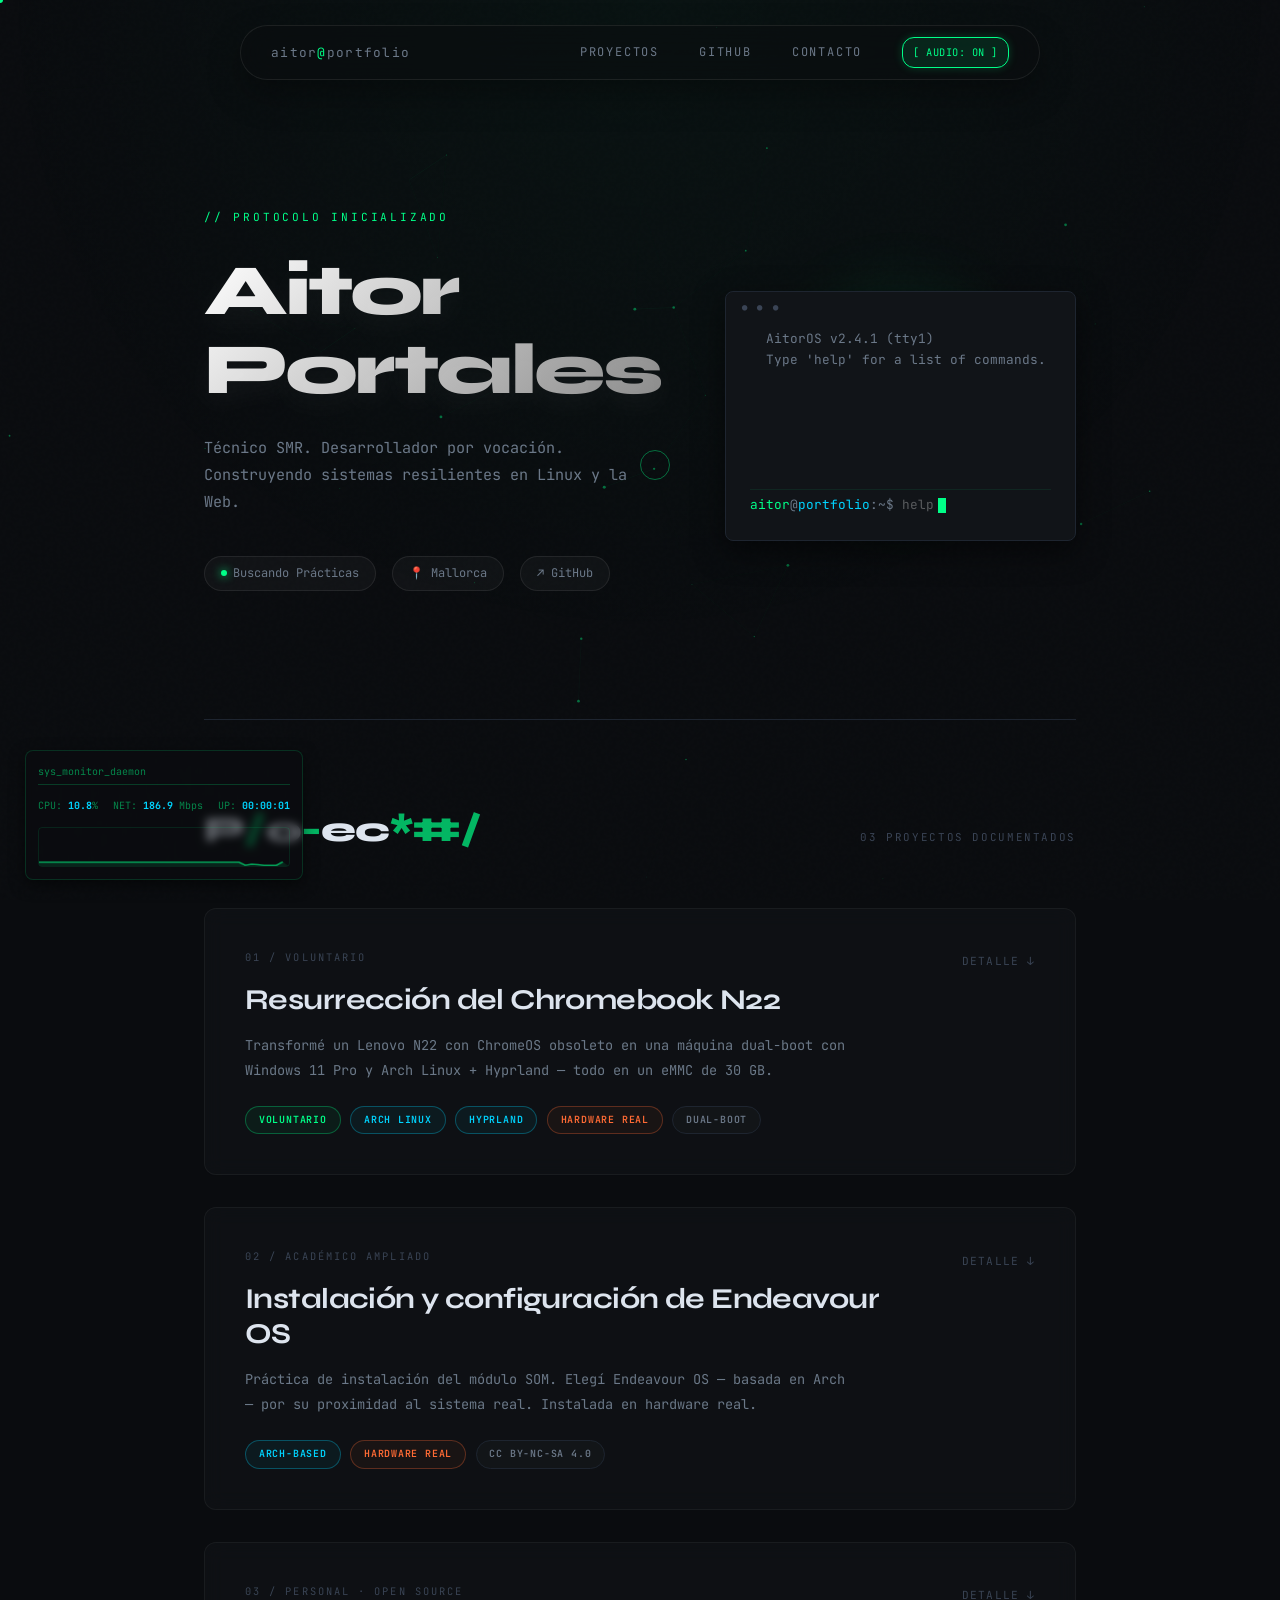
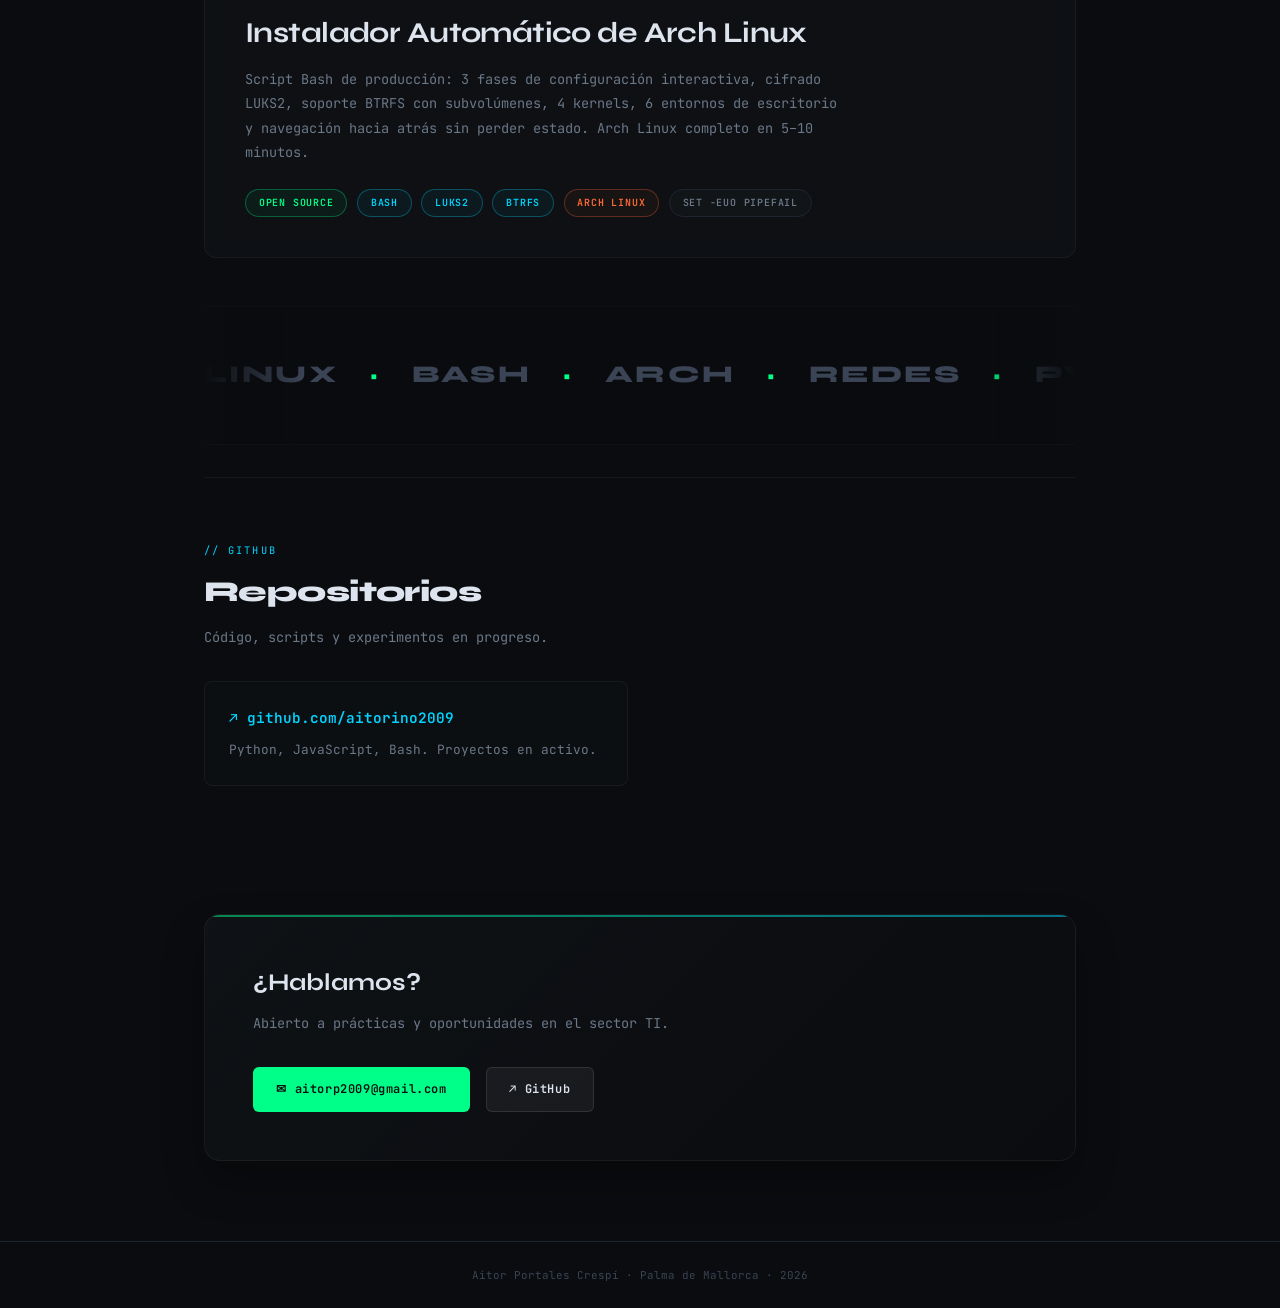
==== index.html @ fe751299 "feat: mejorada toda la página" ====
<!DOCTYPE html>
<html lang="es">
<head>
  <meta charset="UTF-8"/>
  <meta name="viewport" content="width=device-width, initial-scale=1.0"/>
  <meta name="description" content="Portfolio de Aitor Portales Crespí. Proyectos personales sobre Linux, Redes y Automatización.">
  <title>Aitor Portales — Proyectos</title>
  
  <link rel="icon" type="image/svg+xml" href="/favicon.svg">
  <link rel="preconnect" href="https://fonts.googleapis.com">
  <link rel="preconnect" href="https://fonts.gstatic.com" crossorigin>
  <link href="https://fonts.googleapis.com/css2?family=JetBrains+Mono:ital,wght@0,300;0,400;0,600;0,700;1,400&family=Syne:wght@400;700;800&display=swap" rel="stylesheet">
  
  <!-- Estilos del Proyecto (Vanilla) -->
  <link rel="stylesheet" href="./src/css/variables.css">
  <link rel="stylesheet" href="./src/css/base.css">
  <link rel="stylesheet" href="./src/css/components.css">
  <link rel="stylesheet" href="./src/css/animations.css">
</head>
<body>

<!-- Cursor Personalizado -->
<div class="cursor-dot" id="cursor-dot"></div>
<div class="cursor-ring" id="cursor-ring"></div>

<!-- Boot Sequence -->
<div class="boot-sequence" id="boot-sequence">
  <div class="boot-logs" id="boot-logs"></div>
</div>

<!-- Canvas Fondo Interactivo -->
<canvas id="bg-canvas"></canvas>

<nav class="nav-pill">
  <div class="nav-logo glitch-hover">aitor<span>@</span>portfolio</div>
  <div class="nav-right">
    <a href="#projects" class="scanner-link">Proyectos</a>
    <a href="#github" class="scanner-link">GitHub</a>
    <a href="#contact" class="scanner-link">Contacto</a>
    <button id="btn-sound" class="sound-toggle">[ AUDIO: ON ]</button>
  </div>
</nav>

<div class="wrap">

  <!-- HERO -->
  <div class="hero-clean">
    <div class="hero-content">
      <p class="hero-eyebrow fade-in d1">// Protocolo Inicializado</p>
      <h1 class="hero-name fade-in d2">Aitor Portales</h1>
      <p class="hero-sub fade-in d3">
        Técnico SMR. Desarrollador por vocación.<br>
        Construyendo sistemas resilientes en Linux y la Web.
      </p>
      
      <!-- Micro-Badges -->
      <div class="micro-badges-container fade-in d4">
        <span class="micro-badge"><span class="status-dot"></span> Buscando Prácticas</span>
        <span class="micro-badge">📍 Mallorca</span>
        <a href="https://github.com/aitorino2009" target="_blank" class="micro-badge badge-link">↗ GitHub</a>
      </div>
    </div>
    
    <!-- Terminal Interactiva -->
    <div class="terminal-isometric fade-in d4" style="animation-delay:0.7s" onclick="document.getElementById('cmd-input').focus()">
      <div class="terminal-prompt terminal-pristine" style="height: 250px; display: flex; flex-direction: column; cursor: text; overflow: hidden;">
        <div id="cmd-history" style="flex: 1; overflow-y: auto; scrollbar-width: thin; scrollbar-color: rgba(0,255,136,0.3) transparent;">
          <div class="t-line t-out" style="color: var(--muted); margin-bottom: 10px;">AitorOS v2.4.1 (tty1)<br>Type 'help' for a list of commands.</div>
        </div>
        <div class="t-line" style="flex-shrink: 0; padding-top: 4px; border-top: 1px solid rgba(0,255,136,0.08);">
          <span class="t-user">aitor</span><span class="t-at">@</span><span class="t-host">portfolio</span><span class="t-path">:~$</span>
          <span id="cmd-input" class="t-cmd" contenteditable="true" spellcheck="false" autocomplete="off" autocorrect="off"></span><span class="cursor"></span>
        </div>
      </div>
    </div>
  </div>

  <!-- HUD SYSADMIN -->
  <div id="sys-hud">
    <div class="hud-header">
      <span>sys_monitor_daemon</span>
    </div>
    <div class="hud-row">
      <div class="hud-box">CPU: <span id="hud-cpu" class="hud-val">12.4</span>%</div>
      <div class="hud-box">NET: <span id="hud-net" class="hud-val">84</span> Mbps</div>
      <div class="hud-box">UP: <span id="hud-up" class="hud-val">00:00:00</span></div>
    </div>
    <canvas id="hud-chart" width="200" height="40"></canvas>
  </div>

  <!-- PROJECTS -->
  <div id="projects">
    <div class="projects-header reveal">
      <h2 class="scramble">Proyectos</h2>
      <span class="projects-count">03 proyectos documentados</span>
    </div>

    <!-- PROJECT 01 -->
    <div class="project reveal" id="p1">
      <div class="project-top" onclick="toggleProject('p1')">
        <div>
          <p class="project-num">01 / voluntario</p>
          <h3 class="project-title">Resurrección del Chromebook N22</h3>
          <p class="project-oneliner">
            Transformé un Lenovo N22 con ChromeOS obsoleto en una máquina dual-boot
            con Windows 11 Pro y Arch Linux + Hyprland — todo en un eMMC de 30 GB.
          </p>
          <div class="project-badges">
            <span class="badge badge-green">Voluntario</span>
            <span class="badge badge-cyan">Arch Linux</span>
            <span class="badge badge-cyan">Hyprland</span>
            <span class="badge badge-orange">Hardware real</span>
            <span class="badge badge-dim">Dual-boot</span>
          </div>
        </div>
        <div class="project-toggle">
          detalle <span class="arrow">↓</span>
        </div>
      </div>

      <div class="project-detail">
        <div class="project-detail-inner">
          <div class="detail-block">
            <h4>El reto</h4>
            <p>
              Un Lenovo N22 con ChromeOS descontinuado que ya no recibía actualizaciones.
              El hardware seguía funcionando — el software lo limitaba.
              El objetivo: convertirlo en una máquina completamente funcional
              sin tirar el equipo.
            </p>
            <h4 class="mt">El problema técnico real</h4>
            <p>
              El disco es un <strong>eMMC soldado de solo 30 GB</strong>.
              Instalar <strong>Windows 11 Pro</strong> (con sus requisitos mínimos)
              y <strong>Arch Linux con Hyprland</strong> en ese espacio requirió
              una planificación cuidadosa del particionado y decidir qué
              instalar en cada sistema para que ambos fueran viables.
            </p>
          </div>
          <div class="detail-block">
            <h4>Proceso</h4>
            <ul>
              <li>Análisis del hardware y compatibilidad de drivers</li>
              <li>Desbloqueo del firmware del Chromebook</li>
              <li>Diseño del esquema de particionado en 30 GB</li>
              <li>Instalación de Windows 11 Pro con ajuste de espacio</li>
              <li>Instalación manual de <strong>Arch Linux</strong> desde cero</li>
              <li>Configuración de <strong>Hyprland</strong> como compositor Wayland</li>
              <li>Configuración del bootloader dual-boot</li>
            </ul>
            <h4 class="mt">Resultado</h4>
            <p>
              <strong>Funcionó perfectamente.</strong> Dual-boot operativo entre
              Windows 11 Pro y Arch Linux con Hyprland. Todo documentado.
            </p>
          </div>
        </div>
        
        <div class="project-footer">
          <div class="stack-pills">
            <span class="pill">Arch Linux</span>
            <span class="pill">Hyprland</span>
            <span class="pill">Windows 11</span>
            <span class="pill">eMMC</span>
            <span class="pill">dual-boot</span>
            <span class="pill">particionado</span>
            <span class="pill">firmware</span>
          </div>
          <a class="project-link" href="https://docs.google.com/document/d/1iiWD7zhe7ZtOto3Xele8JX4efWFJFII2Ccg9QgNet0E/edit?usp=sharing" target="_blank">Ver documentación →</a>
        </div>
      </div>
    </div>

    <!-- PROJECT 02 -->
    <div class="project reveal" id="p2">
      <div class="project-top" onclick="toggleProject('p2')">
        <div>
          <p class="project-num">02 / académico ampliado</p>
          <h3 class="project-title">Instalación y configuración de Endeavour OS</h3>
          <p class="project-oneliner">
            Práctica de instalación del módulo SOM. Elegí Endeavour OS
            — basada en Arch — por su proximidad al sistema real.
            Instalada en hardware real.
          </p>
          <div class="project-badges">
            <span class="badge badge-cyan">Arch-based</span>
            <span class="badge badge-orange">Hardware real</span>
            <span class="badge badge-dim">CC BY-NC-SA 4.0</span>
          </div>
        </div>
        <div class="project-toggle">
          detalle <span class="arrow">↓</span>
        </div>
      </div>

      <div class="project-detail">
        <div class="project-detail-inner">
          <div class="detail-block">
            <h4>Contexto</h4>
            <p>
              Práctica de instalación del módulo SOM (1º SMR).
              Opté por <strong>Endeavour OS</strong> — distribución Arch-based
              con instalador gráfico pero sin ocultar la estructura del sistema —
              por querer profundizar más allá del temario.
            </p>
            <h4 class="mt">Por qué Endeavour OS</h4>
            <p>
              Arch Linux puro requiere instalación completamente manual desde TTY.
              Endeavour mantiene esa filosofía con un instalador gráfico, ideal
              para profundizar en cómo funciona el sistema real sin perderse
              horas en el particionado.
            </p>
          </div>
          <div class="detail-block">
            <h4>Contenido del documento</h4>
            <ul>
              <li>Análisis de la distro y comparativa con otras opciones</li>
              <li>Proceso de instalación paso a paso con capturas</li>
              <li>Configuración del entorno post-instalación</li>
              <li>Licenciado bajo <strong>CC BY-NC-SA 4.0</strong></li>
            </ul>
            <h4 class="mt">Plataforma</h4>
            <p>Hardware real · Intel Core i5-7500 3.40GHz · 8 GB RAM</p>
          </div>
        </div>
        
        <div class="project-footer">
          <div class="stack-pills">
            <span class="pill">Endeavour OS</span>
            <span class="pill">Arch Linux</span>
            <span class="pill">Intel i5-7500</span>
            <span class="pill">hardware real</span>
            <span class="pill">configuración de entornos</span>
          </div>
          <a class="project-link" href="https://docs.google.com/document/d/1aArPYXXUv8zWFP5ljBWw6gfAL4fG3lOFqeuj2AVRWhA/edit?usp=sharing" target="_blank">Ver documentación →</a>
        </div>
      </div>
    </div>

    <!-- PROJECT 03 -->
    <div class="project reveal" id="p3">
      <div class="project-top" onclick="toggleProject('p3')">
        <div>
          <p class="project-num">03 / personal · open source</p>
          <h3 class="project-title">Instalador Automático de Arch Linux</h3>
          <p class="project-oneliner">
            Script Bash de producción: 3 fases de configuración interactiva, cifrado LUKS2,
            soporte BTRFS con subvolúmenes, 4 kernels, 6 entornos de escritorio y navegación
            hacia atrás sin perder estado. Arch Linux completo en 5–10 minutos.
          </p>
          <div class="project-badges">
            <span class="badge badge-green">Open Source</span>
            <span class="badge badge-cyan">Bash</span>
            <span class="badge badge-cyan">LUKS2</span>
            <span class="badge badge-cyan">BTRFS</span>
            <span class="badge badge-orange">Arch Linux</span>
            <span class="badge badge-dim">set -euo pipefail</span>
          </div>
        </div>
        <div class="project-toggle">
          detalle <span class="arrow">↓</span>
        </div>
      </div>

      <div class="project-detail">
        <div class="project-detail-inner">
          <div class="detail-block">
            <h4>El problema real</h4>
            <p>
              Instalar Arch Linux manualmente implica más de 30 comandos ejecutados en orden exacto:
              particionado, formateo, montaje, <code>pacstrap</code>, <code>arch-chroot</code>,
              configuración del bootloader, red, locale, zona horaria, usuarios...
              Un solo error en cualquier punto obliga a empezar desde cero.
              Hacerlo repetidamente en diferentes máquinas es tiempo perdido de forma sistemática.
            </p>
            <h4 class="mt">La solución: un instalador de producción</h4>
            <p>
              Un único archivo <code>install.sh</code> con <strong>set -euo pipefail</strong>
              (ejecución estricta, sin fallos silenciosos) que recorre tres fases de preguntas
              antes de tocar el disco. <strong>Cualquier pregunta admite <code>&lt;</code> + Enter
              para volver al paso anterior sin perder la configuración ya completada.</strong>
            </p>
          </div>

          <div class="detail-block">
            <h4>Fase 1 — Sistema Base (11 decisiones)</h4>
            <ul>
              <li><strong>Detección automática</strong> de discos con modelo y tamaño (<code>lsblk</code>)</li>
              <li><strong>UEFI vs BIOS/Legacy</strong> detectado automáticamente desde <code>/sys/firmware/efi</code></li>
              <li>Swap configurable con validación de formato (<code>8G</code>, <code>512M</code>) y comprobación de que cabe en el disco</li>
              <li><strong>Cifrado LUKS</strong> — LUKS2 + Argon2id para <code>systemd-boot</code>, LUKS1 + SHA-256 para GRUB (por compatibilidad). La swap cifrada usa <code>PARTUUID</code> para evitar arranques lentos</li>
              <li><strong>Sistema de archivos:</strong> <code>ext4</code> (clásico) o <code>btrfs</code> con subvolúmenes automáticos (<code>@</code>, <code>@home</code>, <code>@snapshots</code>, <code>@log</code>)</li>
              <li>Partición <code>/home</code> separada (solo ext4); el espacio restante se asigna automáticamente</li>
              <li>Hostname, zona horaria (validada contra <code>/usr/share/zoneinfo/</code>), idioma y distribución de teclado</li>
              <li><strong>Selección de kernel:</strong> <code>linux</code> · <code>linux-lts</code> · <code>linux-zen</code> · <code>linux-hardened</code></li>
              <li><strong>Bootloader:</strong> <code>GRUB</code> (UEFI + BIOS) · <code>systemd-boot</code> (solo UEFI)</li>
            </ul>
          </div>

          <div class="detail-block">
            <h4>Fase 2 — Usuario y Seguridad</h4>
            <ul>
              <li>Nombre de usuario con creación automática en grupos <code>wheel</code>, <code>audio</code>, <code>video</code>, <code>storage</code></li>
              <li>Contraseña de <code>root</code> y de usuario con entrada oculta y <strong>doble confirmación obligatoria</strong></li>
            </ul>
            <h4 class="mt">Fase 3 — Entorno Gráfico y Extras</h4>
            <ul>
              <li><strong>Driver de vídeo:</strong> Intel · AMD · NVIDIA · VirtualBox · VMware · Ninguno (servidor headless)</li>
              <li><strong>Entorno de escritorio:</strong> GNOME · KDE Plasma · XFCE · Hyprland · i3-wm · Todos · Ninguno</li>
              <li><strong>AUR helper:</strong> <code>paru</code> · <code>yay</code> · ninguno</li>
              <li><strong>Dotfiles:</strong> URL de repositorio git + script de instalación definido por el usuario</li>
              <li><strong>SSH:</strong> habilita <code>sshd</code> al arranque con un solo paso</li>
            </ul>
          </div>

          <div class="detail-block">
            <h4>Ingeniería interna destacada</h4>
            <ul>
              <li><strong>Máquina de estados:</strong> <code>HISTORIAL[]</code> + <code>PASO</code> permiten navegar hacia atrás sin perder datos de cada fase</li>
              <li><strong>UI coloreada completa:</strong> funciones <code>log()</code>, <code>warn()</code>, <code>error()</code>, <code>step()</code>, <code>pick()</code> con ANSI para una experiencia visual profesional en TTY</li>
              <li><strong>Validación real:</strong> verifica existencia del disco, formato de tamaños, que el swap no supera el espacio disponible y que las contraseñas coinciden</li>
              <li><strong>Zero configuración manual posterior:</strong> el sistema arranca completamente listo incluyendo entorno gráfico, AUR helper y dotfiles personales</li>
            </ul>
          </div>
        </div>

        <div class="project-footer">
          <div class="stack-pills">
            <span class="pill">Bash</span>
            <span class="pill">LUKS2 / Argon2id</span>
            <span class="pill">BTRFS subvols</span>
            <span class="pill">GRUB / systemd-boot</span>
            <span class="pill">pacstrap</span>
            <span class="pill">arch-chroot</span>
            <span class="pill">4 kernels</span>
            <span class="pill">Hyprland · KDE · GNOME</span>
            <span class="pill">paru / yay</span>
          </div>
          <a class="project-link" href="https://github.com/aitorino2009/Instalador-Arch-Linux" target="_blank">Ver código en GitHub →</a>
        </div>
      </div>
    </div>

  </div>

  <!-- TECH MARQUEE -->
  <div class="tech-marquee-container reveal">
    <div class="tech-marquee-track">
      <!-- Repetimos la lista 2 veces para que el scroll sea infinito continuo -->
      <div class="tech-marquee-content">
        <span>Linux</span> <span class="dot">•</span>
        <span>Bash</span> <span class="dot">•</span>
        <span>Arch</span> <span class="dot">•</span>
        <span>Redes</span> <span class="dot">•</span>
        <span>Python</span> <span class="dot">•</span>
        <span>Vanilla JS</span> <span class="dot">•</span>
        <span>Windows Server</span> <span class="dot">•</span>
        <span>Git</span> <span class="dot">•</span>
        <span>Docker</span> <span class="dot">•</span>
      </div>
      <div class="tech-marquee-content">
        <span>Linux</span> <span class="dot">•</span>
        <span>Bash</span> <span class="dot">•</span>
        <span>Arch</span> <span class="dot">•</span>
        <span>Redes</span> <span class="dot">•</span>
        <span>Python</span> <span class="dot">•</span>
        <span>Vanilla JS</span> <span class="dot">•</span>
        <span>Windows Server</span> <span class="dot">•</span>
        <span>Git</span> <span class="dot">•</span>
        <span>Docker</span> <span class="dot">•</span>
      </div>
    </div>
  </div>

  <!-- GITHUB -->
  <div id="github" class="reveal" style="padding: 4rem 0 2rem; border-top: 1px solid rgba(255,255,255,0.05); margin-top: 2rem;">
    <p class="section-label">// github</p>
    <h2 style="font-family:var(--font-sans); font-weight:800; font-size:1.8rem; letter-spacing:-0.02em; margin-bottom:0.6rem;">Repositorios</h2>
    <p style="color:var(--muted); font-size:0.85rem; margin-bottom:2rem;">Código, scripts y experimentos en progreso.</p>
    <div class="repos-grid">
      <a class="repo-card" href="https://github.com/aitorino2009" target="_blank">
        <p class="repo-name">↗ github.com/aitorino2009</p>
        <p class="repo-desc">Python, JavaScript, Bash. Proyectos en activo.</p>
      </a>
    </div>
  </div>

  <!-- CONTACT -->
  <div class="contact-strip reveal" id="contact">
    <div class="cs-text">
      <h3>¿Hablamos?</h3>
      <p>Abierto a prácticas y oportunidades en el sector TI.</p>
    </div>
    <div class="cs-links">
      <a class="btn btn-p" href="mailto:aitorp2009@gmail.com">✉ aitorp2009@gmail.com</a>
      <a class="btn btn-s" href="https://github.com/aitorino2009" target="_blank">↗ GitHub</a>
    </div>
  </div>

</div>

<footer>Aitor Portales Crespí · Palma de Mallorca · 2026</footer>

<!-- Script Principal -->
<script src="./src/js/main.js" defer></script>

</body>
</html>
---- src/css/variables.css ----
:root {
  --bg:       #0a0c0f;
  --surface:  #111418;
  --surface2: #181c22;
  --border:   #1e2530;
  --green:    #00ff88;
  --cyan:     #00d4ff;
  --orange:   #ff6b35;
  --muted:    #6b7888;
  --text:     #dde4ee;
  --dim:      #3a4455;
  
  --font-mono: 'JetBrains Mono', monospace;
  --font-sans: 'Syne', sans-serif;
}
---- src/css/base.css ----
*, *::before, *::after {
  box-sizing: border-box;
  margin: 0;
  padding: 0;
}

html {
  scroll-behavior: smooth;
}

body {
  background: var(--bg);
  color: var(--text);
  font-family: var(--font-mono);
  font-size: 13px;
  line-height: 1.7;
  overflow-x: hidden;
  position: relative;
}

/* Fondo de ruido sutil / textura para la "Obra Maestra" */
body::before {
  content: '';
  position: fixed;
  inset: 0;
  background-image: url("data:image/svg+xml,%3Csvg viewBox='0 0 256 256' xmlns='http://www.w3.org/2000/svg'%3E%3Cfilter id='n'%3E%3CfeTurbulence type='fractalNoise' baseFrequency='0.9' numOctaves='4' stitchTiles='stitch'/%3E%3C/filter%3E%3Crect width='100%25' height='100%25' filter='url(%23n)' opacity='0.03'/%3E%3C/svg%3E");
  pointer-events: none;
  z-index: -1;
  opacity: 0.4;
}

/* Efecto dinámico de gradiente oscuro en el fondo */
body::after {
  content: '';
  position: fixed;
  inset: 0;
  background: radial-gradient(circle at 50% 0%, rgba(0, 255, 136, 0.03) 0%, transparent 60%);
  pointer-events: none;
  z-index: -2;
}

.wrap {
  max-width: 920px;
  margin: 0 auto;
  padding: 0 1.5rem;
  position: relative;
  z-index: 1;
}

.section-label {
  font-size: 0.65rem;
  letter-spacing: 0.2em;
  text-transform: uppercase;
  color: var(--cyan);
  margin-bottom: 0.5rem;
}

footer {
  border-top: 1px solid var(--border);
  padding: 1.5rem;
  text-align: center;
  color: var(--dim);
  font-size: 0.68rem;
  position: relative;
  z-index: 1;
}

@media (max-width: 640px) {
  .wrap {
    padding: 0 1rem;
  }
}
---- src/css/components.css ----
/* Navegación - Floating Pill */
.nav-pill {
  position: fixed;
  top: 25px;
  left: 50%;
  transform: translateX(-50%);
  width: 90%;
  max-width: 800px;
  height: 55px;
  border-radius: 30px;
  background: rgba(10, 12, 15, 0.5);
  backdrop-filter: blur(20px);
  -webkit-backdrop-filter: blur(20px);
  border: 1px solid rgba(255, 255, 255, 0.08);
  box-shadow: 0 15px 35px rgba(0, 0, 0, 0.3);
  display: flex;
  align-items: center;
  justify-content: space-between;
  padding: 0 30px;
  z-index: 100;
}

.nav-logo {
  font-size: 0.8rem;
  letter-spacing: 0.1em;
  color: var(--muted);
  font-family: var(--font-mono);
  transition: all 0.3s;
}

.nav-logo span {
  color: var(--green);
}

.glitch-hover:hover {
  color: #fff;
  text-shadow:
    2px 0 0 rgba(0, 255, 136, 0.8),
    -2px 0 0 rgba(0, 212, 255, 0.8);
  animation: glitch-anim 0.3s infinite;
}

@keyframes glitch-anim {
  0% {
    transform: translate(0)
  }

  20% {
    transform: translate(-2px, 1px)
  }

  40% {
    transform: translate(-1px, -1px)
  }

  60% {
    transform: translate(2px, 1px)
  }

  80% {
    transform: translate(1px, -1px)
  }

  100% {
    transform: translate(0)
  }
}

.nav-right {
  display: flex;
  gap: 2.5rem;
}

.scanner-link {
  color: var(--muted);
  text-decoration: none;
  font-size: 0.75rem;
  letter-spacing: 0.15em;
  text-transform: uppercase;
  position: relative;
  transition: color 0.3s ease;
  padding: 5px 0;
}

.scanner-link::after {
  content: '';
  position: absolute;
  top: 0;
  /* Arriba para que parezca un escáner/HUD */
  left: 50%;
  width: 0;
  height: 2px;
  background: var(--green);
  transition: width 0.3s cubic-bezier(0.165, 0.84, 0.44, 1), left 0.3s cubic-bezier(0.165, 0.84, 0.44, 1);
  box-shadow: 0 2px 10px var(--green);
}

.scanner-link:hover {
  color: var(--text);
}

.scanner-link:hover::after {
  width: 100%;
  left: 0;
}

.sound-toggle {
  background: rgba(0, 255, 136, 0.1);
  border: 1px solid var(--green);
  color: var(--green);
  font-family: var(--font-mono);
  font-size: 0.65rem;
  padding: 4px 10px;
  border-radius: 12px;
  cursor: pointer;
  transition: all 0.3s;
  letter-spacing: 0.05em;
  box-shadow: 0 0 10px rgba(0, 255, 136, 0.2);
}

.sound-toggle:hover {
  background: var(--green);
  color: #000;
  box-shadow: 0 0 15px var(--green);
}

.sound-toggle.off {
  background: transparent;
  border-color: var(--muted);
  color: var(--muted);
  box-shadow: none;
}

/* Hero Despejado y Cinematográfico */
.hero-clean {
  padding: 180px 0 100px;
  display: grid;
  grid-template-columns: 1.2fr 1fr;
  gap: 4rem;
  align-items: center;
  border-bottom: 1px solid var(--border);
  min-height: 80vh;
}

.hero-eyebrow {
  font-size: 0.7rem;
  letter-spacing: 0.25em;
  text-transform: uppercase;
  color: var(--green);
  margin-bottom: 1.5rem;
}

.hero-name {
  font-family: var(--font-sans);
  font-weight: 800;
  font-size: clamp(3rem, 6vw, 4.5rem);
  line-height: 1.1;
  letter-spacing: -0.04em;
  margin-bottom: 1.5rem;
  background: linear-gradient(135deg, #ffffff 0%, #888888 100%);
  -webkit-background-clip: text;
  color: transparent;
  text-shadow: 0 10px 30px rgba(255, 255, 255, 0.05);
}

.hero-sub {
  color: var(--muted);
  font-size: 0.95rem;
  max-width: 450px;
  line-height: 1.8;
}

.micro-badges-container {
  display: flex;
  gap: 1rem;
  flex-wrap: wrap;
  margin-top: 2.5rem;
}

.micro-badge {
  display: inline-flex;
  align-items: center;
  padding: 0.4rem 1rem;
  border-radius: 30px;
  background: rgba(255, 255, 255, 0.03);
  border: 1px solid rgba(255, 255, 255, 0.08);
  font-size: 0.75rem;
  color: var(--muted);
  font-family: var(--font-mono);
  backdrop-filter: blur(5px);
  transition: all 0.3s;
}

.badge-link {
  text-decoration: none;
  cursor: none;
}

.badge-link:hover {
  border-color: var(--cyan);
  color: var(--cyan);
}

.status-dot {
  display: inline-block;
  width: 6px;
  height: 6px;
  background: var(--green);
  border-radius: 50%;
  margin-right: 6px;
  animation: pulse 2s ease infinite;
  box-shadow: 0 0 10px var(--green);
}

/* Terminal Isométrica */
.terminal-isometric {
  transform: perspective(1200px) rotateY(-12deg) rotateX(8deg) scale(0.95);
  transition: transform 0.6s cubic-bezier(0.165, 0.84, 0.44, 1);
  position: relative;
}

.terminal-isometric::before {
  content: '';
  position: absolute;
  inset: -20px;
  background: radial-gradient(circle at center, rgba(0, 255, 136, 0.15) 0%, transparent 60%);
  z-index: -1;
  filter: blur(20px);
}

.terminal-isometric:hover {
  transform: perspective(1200px) rotateY(-5deg) rotateX(4deg) scale(1);
}

/* Terminal Component */
.terminal-prompt {
  margin-top: 2rem;
  background: var(--surface);
  border: 1px solid var(--border);
  border-radius: 8px;
  padding: 1.5rem;
  font-size: 0.8rem;
  position: relative;
  box-shadow: 0 10px 30px rgba(0, 0, 0, 0.5);
  overflow: hidden;
}

.terminal-prompt::before {
  content: '● ● ●';
  position: absolute;
  top: 0.6rem;
  left: 1rem;
  color: var(--dim);
  font-size: 0.55rem;
  letter-spacing: 0.3em;
}

.t-line {
  padding-top: 0.75rem;
}

.t-user {
  color: var(--green);
}

.t-at {
  color: var(--muted);
}

.t-host {
  color: var(--cyan);
}

.t-path {
  color: var(--muted);
}

.t-cmd {
  color: var(--text);
}

.t-out {
  color: var(--muted);
  padding-left: 1rem;
}

.cursor {
  display: inline-block;
  width: 8px;
  height: 15px;
  background: var(--green);
  margin-left: 4px;
  animation: blink 1s step-end infinite;
  vertical-align: middle;
}

/* Projects Section */
.projects-header {
  padding: 5rem 0 3rem;
  display: flex;
  align-items: baseline;
  justify-content: space-between;
  gap: 1rem;
}

.projects-header h2 {
  font-family: var(--font-sans);
  font-weight: 800;
  font-size: clamp(1.6rem, 3vw, 2.2rem);
  letter-spacing: -0.02em;
}

.projects-count {
  font-size: 0.68rem;
  letter-spacing: 0.15em;
  color: var(--dim);
  text-transform: uppercase;
}

.project {
  border: 1px solid rgba(255, 255, 255, 0.05);
  border-radius: 12px;
  overflow: hidden;
  background: rgba(17, 20, 24, 0.6);
  backdrop-filter: blur(10px);
  transition: all 0.4s cubic-bezier(0.165, 0.84, 0.44, 1);
  margin-bottom: 2rem;
}

.project:hover {
  border-color: rgba(255, 255, 255, 0.15);
  transform: translateY(-4px);
  box-shadow: 0 20px 40px rgba(0, 0, 0, 0.4);
}

.project-top {
  padding: 2.5rem;
  display: grid;
  grid-template-columns: 1fr auto;
  gap: 2rem;
  align-items: start;
  cursor: pointer;
}

.project-num {
  font-size: 0.65rem;
  letter-spacing: 0.2em;
  color: var(--dim);
  margin-bottom: 1rem;
  text-transform: uppercase;
}

.project-title {
  font-family: var(--font-sans);
  font-weight: 700;
  font-size: clamp(1.2rem, 2.5vw, 1.8rem);
  letter-spacing: -0.02em;
  line-height: 1.2;
  margin-bottom: 1rem;
  transition: color 0.3s;
}

.project:hover .project-title {
  color: var(--cyan);
}

.project-oneliner {
  color: var(--muted);
  font-size: 0.85rem;
  line-height: 1.8;
  max-width: 600px;
}

.project-badges {
  display: flex;
  gap: 0.6rem;
  flex-wrap: wrap;
  margin-top: 1.5rem;
}

.badge {
  font-size: 0.62rem;
  letter-spacing: 0.08em;
  padding: 0.3rem 0.8rem;
  border-radius: 20px;
  border: 1px solid;
  text-transform: uppercase;
  font-weight: 600;
}

.badge-green {
  color: var(--green);
  border-color: rgba(0, 255, 136, 0.3);
  background: rgba(0, 255, 136, 0.05);
}

.badge-cyan {
  color: var(--cyan);
  border-color: rgba(0, 212, 255, 0.3);
  background: rgba(0, 212, 255, 0.05);
}

.badge-orange {
  color: var(--orange);
  border-color: rgba(255, 107, 53, 0.3);
  background: rgba(255, 107, 53, 0.05);
}

.badge-dim {
  color: var(--muted);
  border-color: var(--border);
  background: rgba(255, 255, 255, 0.02);
}

.project-toggle {
  display: flex;
  align-items: center;
  gap: 0.5rem;
  font-size: 0.7rem;
  color: var(--dim);
  letter-spacing: 0.1em;
  white-space: nowrap;
  padding-top: 0.2rem;
  transition: color 0.3s;
  user-select: none;
  text-transform: uppercase;
}

.project-toggle .arrow {
  display: inline-block;
  transition: transform 0.4s cubic-bezier(0.165, 0.84, 0.44, 1);
}

.project.open .project-toggle .arrow {
  transform: rotate(180deg);
}

.project.open .project-toggle {
  color: var(--green);
}

.project-detail {
  max-height: 0;
  overflow: hidden;
  transition: max-height 0.6s cubic-bezier(0.165, 0.84, 0.44, 1), opacity 0.4s;
  opacity: 0;
}

.project.open .project-detail {
  max-height: 1200px;
  opacity: 1;
}

.project-detail-inner {
  padding: 0 2.5rem 2.5rem;
  display: grid;
  grid-template-columns: 1fr 1fr;
  gap: 3rem;
}

.detail-block h4 {
  font-size: 0.65rem;
  letter-spacing: 0.18em;
  text-transform: uppercase;
  color: var(--cyan);
  margin-bottom: 1rem;
}

.detail-block p,
.detail-block li {
  color: var(--muted);
  font-size: 0.85rem;
  line-height: 1.85;
}

.detail-block ul {
  padding-left: 1.2rem;
}

.detail-block li {
  margin-bottom: 0.4rem;
}

.detail-block li::marker {
  color: var(--green);
}

.detail-block strong {
  color: var(--text);
}

.mt {
  margin-top: 1.5rem;
}

.project-footer {
  padding: 1.5rem 2.5rem;
  background: rgba(0, 0, 0, 0.2);
  border-top: 1px solid rgba(255, 255, 255, 0.05);
  display: flex;
  align-items: center;
  justify-content: space-between;
  gap: 1.5rem;
  flex-wrap: wrap;
}

.stack-pills {
  display: flex;
  gap: 0.5rem;
  flex-wrap: wrap;
}

.pill {
  font-size: 0.7rem;
  color: var(--dim);
  padding: 0.2rem 0.5rem;
  background: rgba(255, 255, 255, 0.02);
  border-radius: 4px;
}

.pill::before {
  content: '#';
  margin-right: 3px;
  color: var(--green);
  opacity: 0.5;
}

.project-link {
  font-size: 0.75rem;
  color: var(--text);
  text-decoration: none;
  letter-spacing: 0.05em;
  border: 1px solid rgba(255, 255, 255, 0.1);
  background: rgba(255, 255, 255, 0.03);
  border-radius: 6px;
  padding: 0.5rem 1.2rem;
  transition: all 0.3s;
  display: inline-flex;
  align-items: center;
  gap: 0.5rem;
}

.project-link:hover {
  border-color: var(--green);
  background: rgba(0, 255, 136, 0.05);
  color: var(--green);
  transform: translateX(4px);
}

/* Github Grid */
.repos-grid {
  display: grid;
  grid-template-columns: repeat(auto-fill, minmax(280px, 1fr));
  gap: 1.5rem;
  margin-top: 2rem;
}

.repo-card {
  background: rgba(17, 20, 24, 0.4);
  border: 1px solid rgba(255, 255, 255, 0.05);
  border-radius: 8px;
  padding: 1.5rem;
  text-decoration: none;
  display: block;
  transition: all 0.3s;
  backdrop-filter: blur(5px);
}

.repo-card:hover {
  border-color: var(--cyan);
  transform: translateY(-4px);
  background: rgba(17, 20, 24, 0.8);
  box-shadow: 0 10px 20px rgba(0, 212, 255, 0.1);
}

.repo-name {
  font-size: 0.9rem;
  color: var(--cyan);
  margin-bottom: 0.6rem;
  font-weight: 600;
  display: flex;
  align-items: center;
  gap: 0.5rem;
}

.repo-desc {
  font-size: 0.8rem;
  color: var(--muted);
  line-height: 1.6;
}

/* Contact Strip */
.contact-strip {
  margin: 6rem 0 5rem;
  padding: 3rem;
  border: 1px solid rgba(255, 255, 255, 0.05);
  border-radius: 16px;
  display: flex;
  align-items: center;
  justify-content: space-between;
  gap: 2rem;
  flex-wrap: wrap;
  background: linear-gradient(135deg, rgba(17, 20, 24, 0.8), rgba(10, 12, 15, 0.9));
  box-shadow: 0 20px 40px rgba(0, 0, 0, 0.3);
  position: relative;
  overflow: hidden;
}

.contact-strip::before {
  content: '';
  position: absolute;
  top: 0;
  left: 0;
  right: 0;
  height: 2px;
  background: linear-gradient(90deg, var(--green), var(--cyan));
  opacity: 0.5;
}

.cs-text h3 {
  font-family: var(--font-sans);
  font-weight: 700;
  font-size: 1.5rem;
  margin-bottom: 0.5rem;
}

.cs-text p {
  color: var(--muted);
  font-size: 0.85rem;
}

.cs-links {
  display: flex;
  gap: 1rem;
  flex-wrap: wrap;
}

.btn {
  display: inline-flex;
  align-items: center;
  gap: 0.5rem;
  padding: 0.7rem 1.4rem;
  border-radius: 6px;
  font-family: var(--font-mono);
  font-size: 0.75rem;
  letter-spacing: 0.05em;
  text-decoration: none;
  transition: all 0.3s cubic-bezier(0.165, 0.84, 0.44, 1);
  border: 1px solid transparent;
  font-weight: 600;
  position: relative;
  overflow: hidden;
}

.btn-p {
  background: var(--green);
  color: var(--bg);
}

.btn-p:hover {
  background: transparent;
  border-color: var(--green);
  color: var(--green);
  box-shadow: 0 0 20px rgba(0, 255, 136, 0.2);
}

.btn-s {
  background: rgba(255, 255, 255, 0.05);
  border-color: rgba(255, 255, 255, 0.1);
  color: var(--text);
}

.btn-s:hover {
  border-color: var(--cyan);
  color: var(--cyan);
  background: transparent;
}

/* =========================================
   FEATURES PREMIUM 15.000€
   ========================================= */

/* Cursor Personalizado */
body {
  cursor: none;
}

a,
button,
.project-top,
.btn {
  cursor: none;
}

.cursor-dot {
  position: fixed;
  top: 0;
  left: 0;
  width: 6px;
  height: 6px;
  background: var(--green);
  border-radius: 50%;
  pointer-events: none;
  z-index: 10000;
  transform: translate(-50%, -50%);
  transition: width 0.2s, height 0.2s, background-color 0.2s;
}

.cursor-ring {
  position: fixed;
  top: 0;
  left: 0;
  width: 30px;
  height: 30px;
  border: 1px solid rgba(0, 255, 136, 0.4);
  border-radius: 50%;
  pointer-events: none;
  z-index: 9999;
  transform: translate(-50%, -50%);
  transition: width 0.3s, height 0.3s, background-color 0.3s, border-color 0.3s;
}

.cursor-ring.hovered {
  width: 50px;
  height: 50px;
  background-color: rgba(0, 255, 136, 0.1);
  border-color: transparent;
  backdrop-filter: blur(2px);
}

/* Boot Sequence */
.boot-sequence {
  position: fixed;
  inset: 0;
  background: var(--bg);
  z-index: 99999;
  display: flex;
  flex-direction: column;
  justify-content: flex-end;
  padding: 2rem;
  font-family: var(--font-mono);
  color: var(--green);
  font-size: 0.85rem;
  opacity: 1;
  transition: opacity 0.5s ease-out;
}

.boot-sequence.hide {
  opacity: 0;
  pointer-events: none;
}

.boot-logs p {
  margin: 0.2rem 0;
  text-shadow: 0 0 5px var(--green);
}

/* Canvas Fondo */
#bg-canvas {
  position: fixed;
  inset: 0;
  z-index: -3;
  /* Detrás del ruido */
  pointer-events: none;
}

/* Tilt 3D Holográfico - Modificación de .project */
.project {
  position: relative;
  transform-style: preserve-3d;
  transition: transform 0.1s;
  /* Rápido para seguir al ratón */
  /* Variable CSS controlada por JS */
  --mouse-x: 50%;
  --mouse-y: 50%;
}

.project::before {
  content: '';
  position: absolute;
  inset: 0;
  background: radial-gradient(circle at var(--mouse-x) var(--mouse-y), rgba(255, 255, 255, 0.06) 0%, transparent 40%);
  border-radius: inherit;
  z-index: 2;
  pointer-events: none;
  opacity: 0;
  transition: opacity 0.3s;
}

.project:hover::before {
  opacity: 1;
}

/* Carrusel Tech Marquee */
.tech-marquee-container {
  overflow: hidden;
  padding: 3rem 0;
  background: rgba(10, 12, 15, 0.8);
  border-top: 1px solid rgba(255, 255, 255, 0.02);
  border-bottom: 1px solid rgba(255, 255, 255, 0.02);
  margin-top: 3rem;
  white-space: nowrap;
  position: relative;
}

.tech-marquee-container::before,
.tech-marquee-container::after {
  content: '';
  position: absolute;
  top: 0;
  bottom: 0;
  width: 100px;
  z-index: 2;
}

.tech-marquee-container::before {
  left: 0;
  background: linear-gradient(to right, var(--bg), transparent);
}

.tech-marquee-container::after {
  right: 0;
  background: linear-gradient(to left, var(--bg), transparent);
}

.tech-marquee-track {
  display: inline-flex;
  animation: marquee 20s linear infinite;
}

.tech-marquee-content {
  display: flex;
  align-items: center;
  gap: 2rem;
  padding-right: 2rem;
}

.tech-marquee-content span {
  font-family: var(--font-sans);
  font-weight: 800;
  font-size: 1.5rem;
  color: var(--dim);
  text-transform: uppercase;
  letter-spacing: 0.1em;
}

.tech-marquee-content .dot {
  color: var(--green);
  font-size: 1rem;
}

@keyframes marquee {
  0% {
    transform: translateX(0);
  }

  100% {
    transform: translateX(-50%);
  }
}

/* =========================================
   FEATURES SYSADMIN 75.000€
   ========================================= */

/* Terminal Interactiva Input */
#cmd-input {
  outline: none;
  border: none;
  font-family: var(--font-mono);
  color: #fff;
  display: inline-block;
  min-width: 10px;
  background: transparent;
  caret-color: transparent;
  /* Ocultamos el nativo para usar nuestro bloque */
}

.terminal-pristine #cmd-input:empty::before {
  content: 'help';
  color: rgba(255, 255, 255, 0.3);
  pointer-events: none;
}

#cmd-input:focus+.cursor {
  display: inline-block;
}

#cmd-history .out {
  color: var(--dim);
  margin-left: 10px;
  margin-bottom: 8px;
  line-height: 1.4;
}

/* Scramble Text Effect */
.scramble-dud {
  color: var(--green);
  opacity: 0.7;
}

/* HUD Sysadmin */
#sys-hud {
  position: fixed;
  bottom: 20px;
  left: 25px;
  font-family: var(--font-mono);
  font-size: 10px;
  color: rgba(0, 255, 136, 0.5);
  z-index: 90;
  /* Por debajo de la navbar */
  display: flex;
  flex-direction: column;
  gap: 8px;
  background: rgba(10, 12, 15, 0.6);
  padding: 12px;
  border-radius: 8px;
  border: 1px solid rgba(0, 255, 136, 0.15);
  backdrop-filter: blur(4px);
  box-shadow: 0 5px 15px rgba(0, 0, 0, 0.5);
  pointer-events: auto;
  /* Para el botón */
}

.hud-header {
  display: flex;
  justify-content: space-between;
  border-bottom: 1px solid rgba(0, 255, 136, 0.2);
  padding-bottom: 4px;
  margin-bottom: 4px;
}

.hud-btn {
  background: transparent;
  border: none;
  color: var(--cyan);
  font-family: inherit;
  font-size: 9px;
  cursor: pointer;
  transition: color 0.2s;
}

.hud-btn:hover {
  color: #fff;
}

.hud-row {
  display: flex;
  gap: 15px;
}

.hud-val {
  color: var(--cyan);
  font-weight: bold;
}

#hud-chart {
  margin-top: 5px;
  width: 100%;
  height: 40px;
  border: 1px solid rgba(0, 255, 136, 0.1);
  border-radius: 4px;
}

@media (max-width: 640px) {
  .hero {
    grid-template-columns: 1fr;
    gap: 2rem;
    padding: 120px 0 60px;
  }

  .hero-meta {
    display: none;
  }

  .project-top {
    grid-template-columns: 1fr;
    padding: 2rem;
  }

  .project-detail-inner {
    grid-template-columns: 1fr;
    padding: 0 2rem 2rem;
  }

  .nav-right {
    display: none;
  }

  .contact-strip {
    flex-direction: column;
    align-items: flex-start;
    padding: 2rem;
  }

  /* Desactivar cursor en móviles */
  body,
  a,
  button,
  .project-top,
  .btn {
    cursor: auto;
  }

  .cursor-dot,
  .cursor-ring {
    display: none;
  }
}
---- src/css/animations.css ----
/* Animaciones clave */

@keyframes blink {
  0%, 100% { opacity: 1; }
  50% { opacity: 0; }
}

@keyframes pulse {
  0%, 100% { opacity: 1; transform: scale(1); }
  50% { opacity: 0.5; transform: scale(0.9); }
}

@keyframes fadeUp {
  from {
    opacity: 0;
    transform: translateY(20px);
  }
  to {
    opacity: 1;
    transform: translateY(0);
  }
}

/* Clases de utilidad para animaciones iniciales */
.fade-in {
  opacity: 0;
  animation: fadeUp 0.8s cubic-bezier(0.165, 0.84, 0.44, 1) forwards;
}

.d1 { animation-delay: 0.1s; }
.d2 { animation-delay: 0.25s; }
.d3 { animation-delay: 0.4s; }
.d4 { animation-delay: 0.55s; }

/* Intersection Observer Scroll Reveal */
.reveal {
  opacity: 0;
  transform: translateY(30px);
  transition: all 0.8s cubic-bezier(0.165, 0.84, 0.44, 1);
}

.reveal.active {
  opacity: 1;
  transform: translateY(0);
}
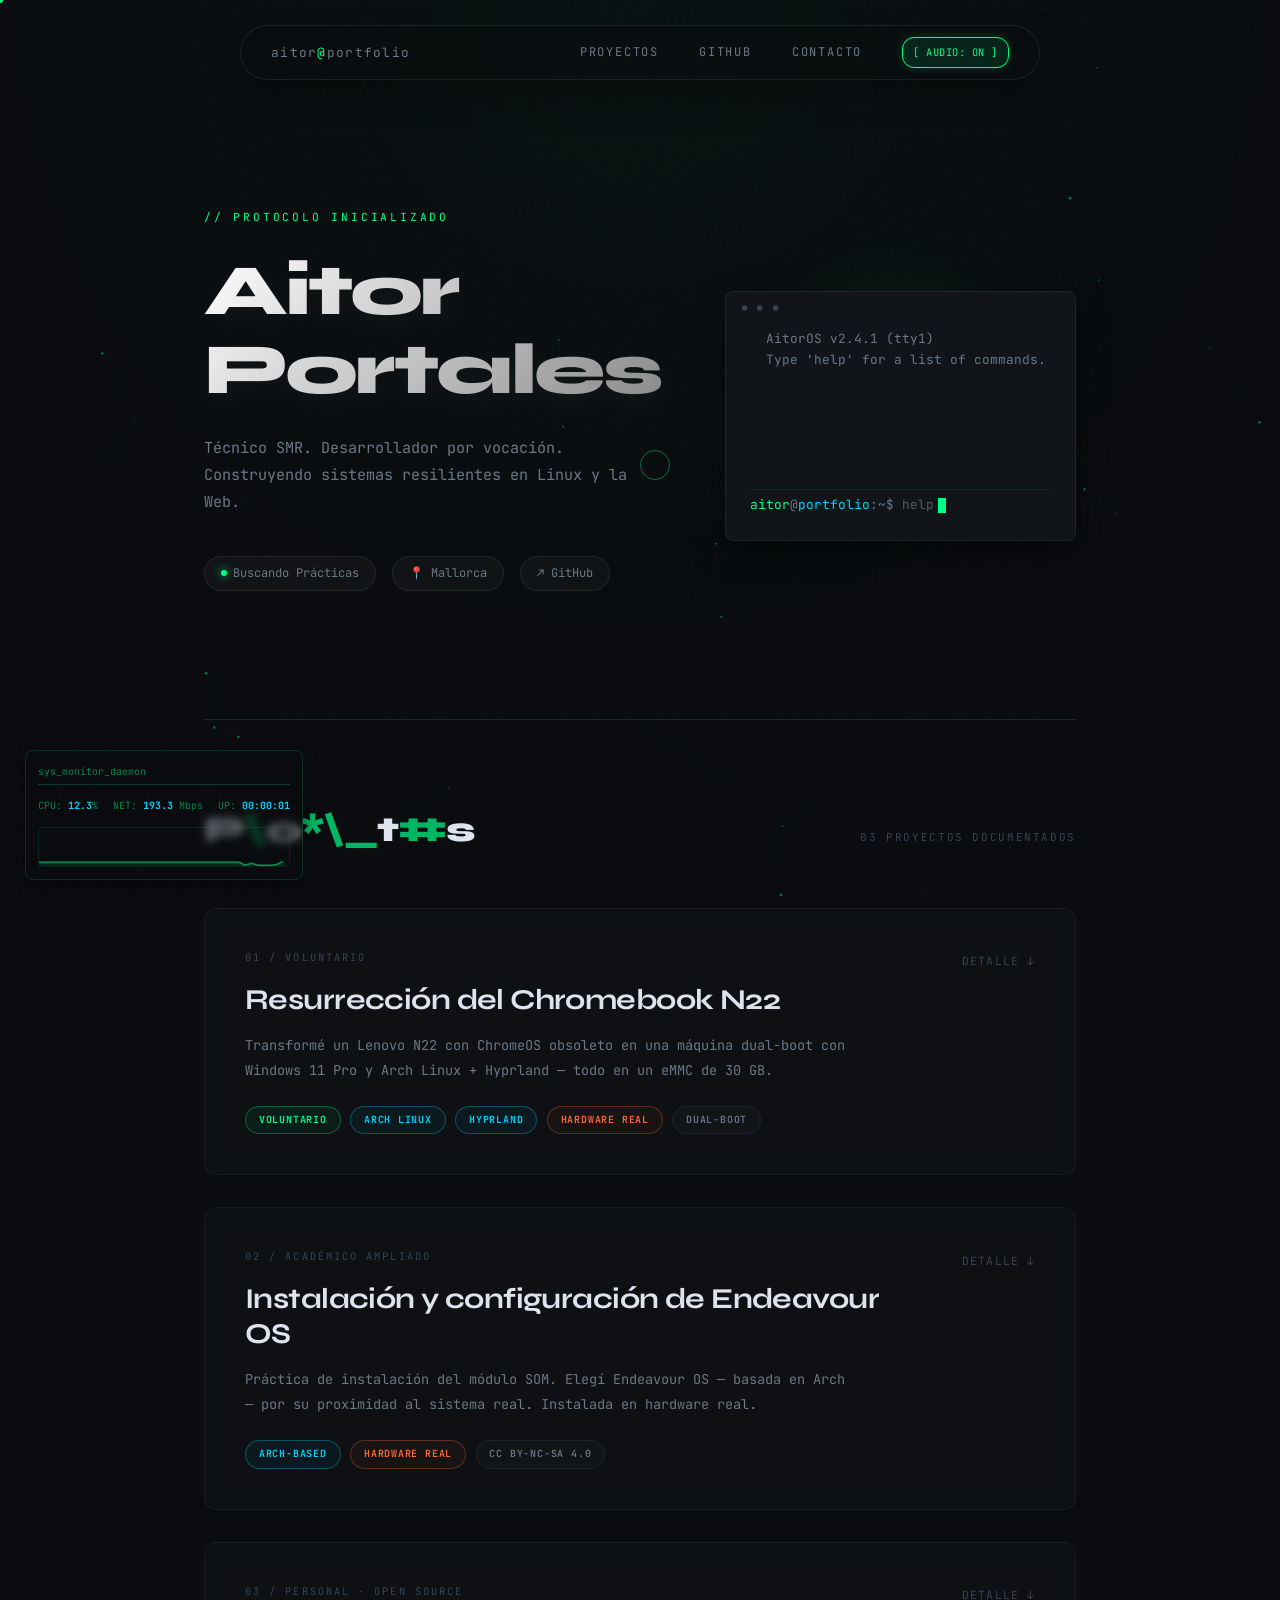
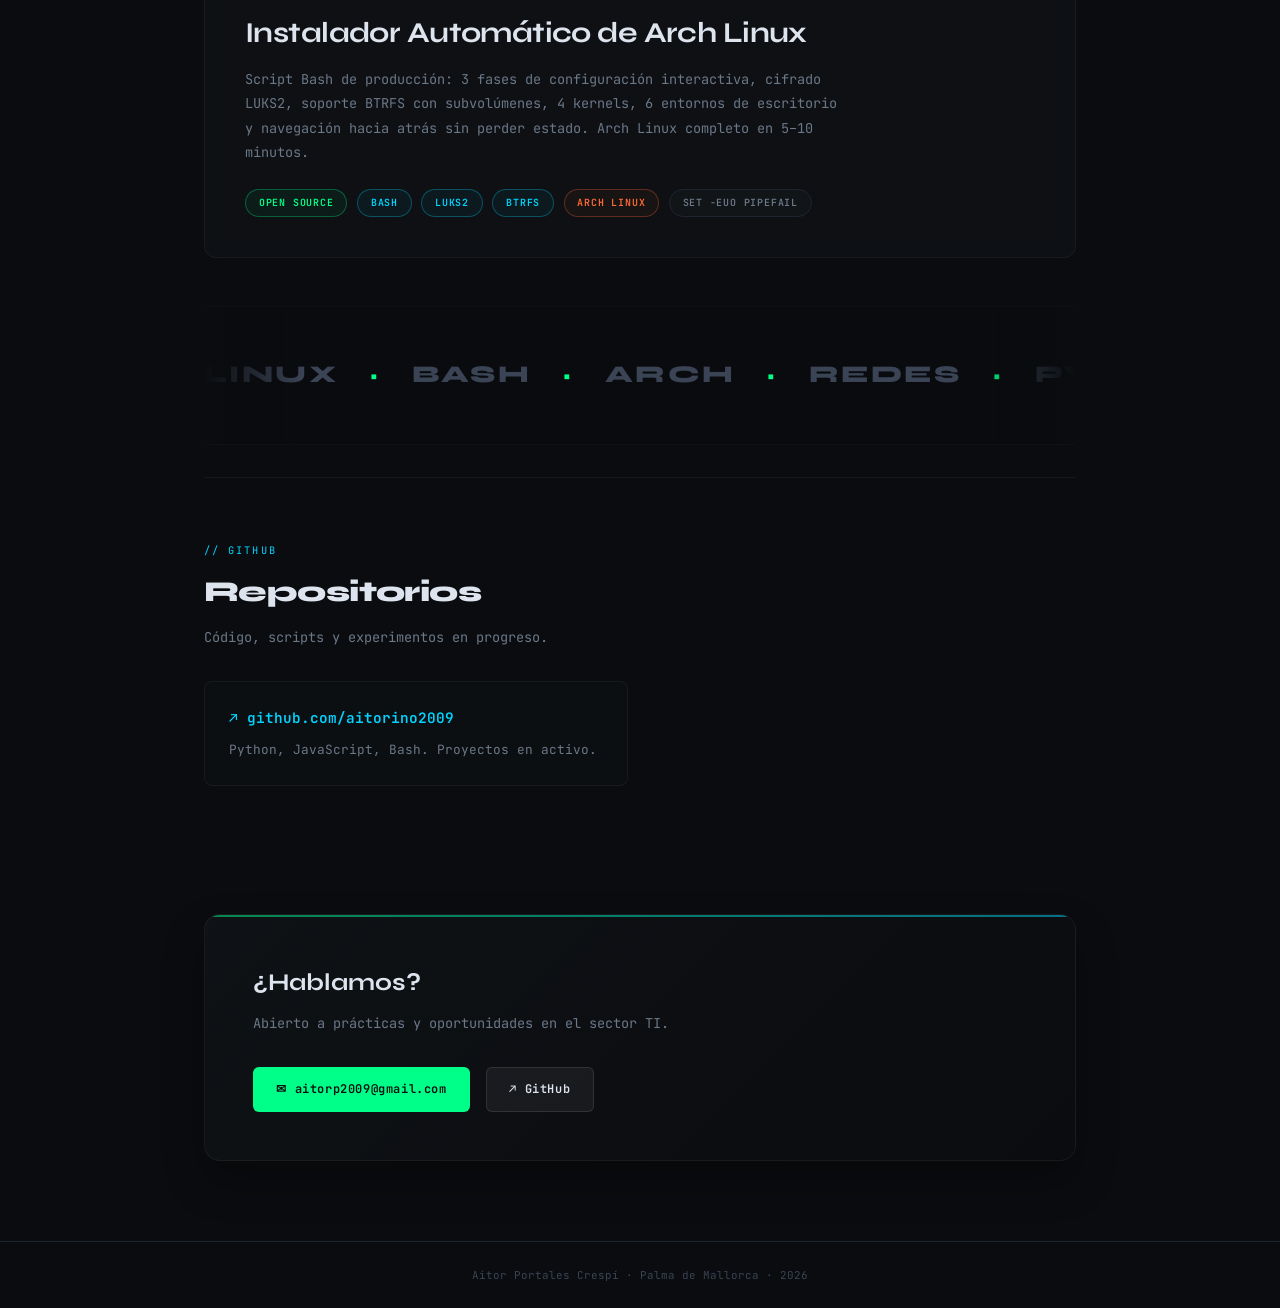
==== commit cdcec251: "feat: el correo se abre en otra pestaña" ====
--- a/index.html
+++ b/index.html
@@ -1,408 +1,449 @@
 <!DOCTYPE html>
 <html lang="es">
+
 <head>
-  <meta charset="UTF-8"/>
-  <meta name="viewport" content="width=device-width, initial-scale=1.0"/>
-  <meta name="description" content="Portfolio de Aitor Portales Crespí. Proyectos personales sobre Linux, Redes y Automatización.">
+  <meta charset="UTF-8" />
+  <meta name="viewport" content="width=device-width, initial-scale=1.0" />
+  <meta name="description"
+    content="Portfolio de Aitor Portales Crespí. Proyectos personales sobre Linux, Redes y Automatización.">
   <title>Aitor Portales — Proyectos</title>
-  
+
   <link rel="icon" type="image/svg+xml" href="/favicon.svg">
   <link rel="preconnect" href="https://fonts.googleapis.com">
   <link rel="preconnect" href="https://fonts.gstatic.com" crossorigin>
-  <link href="https://fonts.googleapis.com/css2?family=JetBrains+Mono:ital,wght@0,300;0,400;0,600;0,700;1,400&family=Syne:wght@400;700;800&display=swap" rel="stylesheet">
-  
+  <link
+    href="https://fonts.googleapis.com/css2?family=JetBrains+Mono:ital,wght@0,300;0,400;0,600;0,700;1,400&family=Syne:wght@400;700;800&display=swap"
+    rel="stylesheet">
+
   <!-- Estilos del Proyecto (Vanilla) -->
   <link rel="stylesheet" href="./src/css/variables.css">
   <link rel="stylesheet" href="./src/css/base.css">
   <link rel="stylesheet" href="./src/css/components.css">
   <link rel="stylesheet" href="./src/css/animations.css">
 </head>
+
 <body>
 
-<!-- Cursor Personalizado -->
-<div class="cursor-dot" id="cursor-dot"></div>
-<div class="cursor-ring" id="cursor-ring"></div>
-
-<!-- Boot Sequence -->
-<div class="boot-sequence" id="boot-sequence">
-  <div class="boot-logs" id="boot-logs"></div>
-</div>
-
-<!-- Canvas Fondo Interactivo -->
-<canvas id="bg-canvas"></canvas>
-
-<nav class="nav-pill">
-  <div class="nav-logo glitch-hover">aitor<span>@</span>portfolio</div>
-  <div class="nav-right">
-    <a href="#projects" class="scanner-link">Proyectos</a>
-    <a href="#github" class="scanner-link">GitHub</a>
-    <a href="#contact" class="scanner-link">Contacto</a>
-    <button id="btn-sound" class="sound-toggle">[ AUDIO: ON ]</button>
+  <!-- Cursor Personalizado -->
+  <div class="cursor-dot" id="cursor-dot"></div>
+  <div class="cursor-ring" id="cursor-ring"></div>
+
+  <!-- Boot Sequence -->
+  <div class="boot-sequence" id="boot-sequence">
+    <div class="boot-logs" id="boot-logs"></div>
   </div>
-</nav>
-
-<div class="wrap">
-
-  <!-- HERO -->
-  <div class="hero-clean">
-    <div class="hero-content">
-      <p class="hero-eyebrow fade-in d1">// Protocolo Inicializado</p>
-      <h1 class="hero-name fade-in d2">Aitor Portales</h1>
-      <p class="hero-sub fade-in d3">
-        Técnico SMR. Desarrollador por vocación.<br>
-        Construyendo sistemas resilientes en Linux y la Web.
+
+  <!-- Canvas Fondo Interactivo -->
+  <canvas id="bg-canvas"></canvas>
+
+  <nav class="nav-pill">
+    <div class="nav-logo glitch-hover">aitor<span>@</span>portfolio</div>
+    <div class="nav-right">
+      <a href="#projects" class="scanner-link">Proyectos</a>
+      <a href="#github" class="scanner-link">GitHub</a>
+      <a href="#contact" class="scanner-link">Contacto</a>
+      <button id="btn-sound" class="sound-toggle">[ AUDIO: ON ]</button>
+    </div>
+  </nav>
+
+  <div class="wrap">
+
+    <!-- HERO -->
+    <div class="hero-clean">
+      <div class="hero-content">
+        <p class="hero-eyebrow fade-in d1">// Protocolo Inicializado</p>
+        <h1 class="hero-name fade-in d2">Aitor Portales</h1>
+        <p class="hero-sub fade-in d3">
+          Técnico SMR. Desarrollador por vocación.<br>
+          Construyendo sistemas resilientes en Linux y la Web.
+        </p>
+
+        <!-- Micro-Badges -->
+        <div class="micro-badges-container fade-in d4">
+          <span class="micro-badge"><span class="status-dot"></span> Buscando Prácticas</span>
+          <span class="micro-badge">📍 Mallorca</span>
+          <a href="https://github.com/aitorino2009" target="_blank" class="micro-badge badge-link">↗ GitHub</a>
+        </div>
+      </div>
+
+      <!-- Terminal Interactiva -->
+      <div class="terminal-isometric fade-in d4" style="animation-delay:0.7s"
+        onclick="document.getElementById('cmd-input').focus()">
+        <div class="terminal-prompt terminal-pristine"
+          style="height: 250px; display: flex; flex-direction: column; cursor: text; overflow: hidden;">
+          <div id="cmd-history"
+            style="flex: 1; overflow-y: auto; scrollbar-width: thin; scrollbar-color: rgba(0,255,136,0.3) transparent;">
+            <div class="t-line t-out" style="color: var(--muted); margin-bottom: 10px;">AitorOS v2.4.1 (tty1)<br>Type
+              'help' for a list of commands.</div>
+          </div>
+          <div class="t-line" style="flex-shrink: 0; padding-top: 4px; border-top: 1px solid rgba(0,255,136,0.08);">
+            <span class="t-user">aitor</span><span class="t-at">@</span><span class="t-host">portfolio</span><span
+              class="t-path">:~$</span>
+            <span id="cmd-input" class="t-cmd" contenteditable="true" spellcheck="false" autocomplete="off"
+              autocorrect="off"></span><span class="cursor"></span>
+          </div>
+        </div>
+      </div>
+    </div>
+
+    <!-- HUD SYSADMIN -->
+    <div id="sys-hud">
+      <div class="hud-header">
+        <span>sys_monitor_daemon</span>
+      </div>
+      <div class="hud-row">
+        <div class="hud-box">CPU: <span id="hud-cpu" class="hud-val">12.4</span>%</div>
+        <div class="hud-box">NET: <span id="hud-net" class="hud-val">84</span> Mbps</div>
+        <div class="hud-box">UP: <span id="hud-up" class="hud-val">00:00:00</span></div>
+      </div>
+      <canvas id="hud-chart" width="200" height="40"></canvas>
+    </div>
+
+    <!-- PROJECTS -->
+    <div id="projects">
+      <div class="projects-header reveal">
+        <h2 class="scramble">Proyectos</h2>
+        <span class="projects-count">03 proyectos documentados</span>
+      </div>
+
+      <!-- PROJECT 01 -->
+      <div class="project reveal" id="p1">
+        <div class="project-top" onclick="toggleProject('p1')">
+          <div>
+            <p class="project-num">01 / voluntario</p>
+            <h3 class="project-title">Resurrección del Chromebook N22</h3>
+            <p class="project-oneliner">
+              Transformé un Lenovo N22 con ChromeOS obsoleto en una máquina dual-boot
+              con Windows 11 Pro y Arch Linux + Hyprland — todo en un eMMC de 30 GB.
+            </p>
+            <div class="project-badges">
+              <span class="badge badge-green">Voluntario</span>
+              <span class="badge badge-cyan">Arch Linux</span>
+              <span class="badge badge-cyan">Hyprland</span>
+              <span class="badge badge-orange">Hardware real</span>
+              <span class="badge badge-dim">Dual-boot</span>
+            </div>
+          </div>
+          <div class="project-toggle">
+            detalle <span class="arrow">↓</span>
+          </div>
+        </div>
+
+        <div class="project-detail">
+          <div class="project-detail-inner">
+            <div class="detail-block">
+              <h4>El reto</h4>
+              <p>
+                Un Lenovo N22 con ChromeOS descontinuado que ya no recibía actualizaciones.
+                El hardware seguía funcionando — el software lo limitaba.
+                El objetivo: convertirlo en una máquina completamente funcional
+                sin tirar el equipo.
+              </p>
+              <h4 class="mt">El problema técnico real</h4>
+              <p>
+                El disco es un <strong>eMMC soldado de solo 30 GB</strong>.
+                Instalar <strong>Windows 11 Pro</strong> (con sus requisitos mínimos)
+                y <strong>Arch Linux con Hyprland</strong> en ese espacio requirió
+                una planificación cuidadosa del particionado y decidir qué
+                instalar en cada sistema para que ambos fueran viables.
+              </p>
+            </div>
+            <div class="detail-block">
+              <h4>Proceso</h4>
+              <ul>
+                <li>Análisis del hardware y compatibilidad de drivers</li>
+                <li>Desbloqueo del firmware del Chromebook</li>
+                <li>Diseño del esquema de particionado en 30 GB</li>
+                <li>Instalación de Windows 11 Pro con ajuste de espacio</li>
+                <li>Instalación manual de <strong>Arch Linux</strong> desde cero</li>
+                <li>Configuración de <strong>Hyprland</strong> como compositor Wayland</li>
+                <li>Configuración del bootloader dual-boot</li>
+              </ul>
+              <h4 class="mt">Resultado</h4>
+              <p>
+                <strong>Funcionó perfectamente.</strong> Dual-boot operativo entre
+                Windows 11 Pro y Arch Linux con Hyprland. Todo documentado.
+              </p>
+            </div>
+          </div>
+
+          <div class="project-footer">
+            <div class="stack-pills">
+              <span class="pill">Arch Linux</span>
+              <span class="pill">Hyprland</span>
+              <span class="pill">Windows 11</span>
+              <span class="pill">eMMC</span>
+              <span class="pill">dual-boot</span>
+              <span class="pill">particionado</span>
+              <span class="pill">firmware</span>
+            </div>
+            <a class="project-link"
+              href="https://docs.google.com/document/d/1iiWD7zhe7ZtOto3Xele8JX4efWFJFII2Ccg9QgNet0E/edit?usp=sharing"
+              target="_blank">Ver documentación →</a>
+          </div>
+        </div>
+      </div>
+
+      <!-- PROJECT 02 -->
+      <div class="project reveal" id="p2">
+        <div class="project-top" onclick="toggleProject('p2')">
+          <div>
+            <p class="project-num">02 / académico ampliado</p>
+            <h3 class="project-title">Instalación y configuración de Endeavour OS</h3>
+            <p class="project-oneliner">
+              Práctica de instalación del módulo SOM. Elegí Endeavour OS
+              — basada en Arch — por su proximidad al sistema real.
+              Instalada en hardware real.
+            </p>
+            <div class="project-badges">
+              <span class="badge badge-cyan">Arch-based</span>
+              <span class="badge badge-orange">Hardware real</span>
+              <span class="badge badge-dim">CC BY-NC-SA 4.0</span>
+            </div>
+          </div>
+          <div class="project-toggle">
+            detalle <span class="arrow">↓</span>
+          </div>
+        </div>
+
+        <div class="project-detail">
+          <div class="project-detail-inner">
+            <div class="detail-block">
+              <h4>Contexto</h4>
+              <p>
+                Práctica de instalación del módulo SOM (1º SMR).
+                Opté por <strong>Endeavour OS</strong> — distribución Arch-based
+                con instalador gráfico pero sin ocultar la estructura del sistema —
+                por querer profundizar más allá del temario.
+              </p>
+              <h4 class="mt">Por qué Endeavour OS</h4>
+              <p>
+                Arch Linux puro requiere instalación completamente manual desde TTY.
+                Endeavour mantiene esa filosofía con un instalador gráfico, ideal
+                para profundizar en cómo funciona el sistema real sin perderse
+                horas en el particionado.
+              </p>
+            </div>
+            <div class="detail-block">
+              <h4>Contenido del documento</h4>
+              <ul>
+                <li>Análisis de la distro y comparativa con otras opciones</li>
+                <li>Proceso de instalación paso a paso con capturas</li>
+                <li>Configuración del entorno post-instalación</li>
+                <li>Licenciado bajo <strong>CC BY-NC-SA 4.0</strong></li>
+              </ul>
+              <h4 class="mt">Plataforma</h4>
+              <p>Hardware real · Intel Core i5-7500 3.40GHz · 8 GB RAM</p>
+            </div>
+          </div>
+
+          <div class="project-footer">
+            <div class="stack-pills">
+              <span class="pill">Endeavour OS</span>
+              <span class="pill">Arch Linux</span>
+              <span class="pill">Intel i5-7500</span>
+              <span class="pill">hardware real</span>
+              <span class="pill">configuración de entornos</span>
+            </div>
+            <a class="project-link"
+              href="https://docs.google.com/document/d/1aArPYXXUv8zWFP5ljBWw6gfAL4fG3lOFqeuj2AVRWhA/edit?usp=sharing"
+              target="_blank">Ver documentación →</a>
+          </div>
+        </div>
+      </div>
+
+      <!-- PROJECT 03 -->
+      <div class="project reveal" id="p3">
+        <div class="project-top" onclick="toggleProject('p3')">
+          <div>
+            <p class="project-num">03 / personal · open source</p>
+            <h3 class="project-title">Instalador Automático de Arch Linux</h3>
+            <p class="project-oneliner">
+              Script Bash de producción: 3 fases de configuración interactiva, cifrado LUKS2,
+              soporte BTRFS con subvolúmenes, 4 kernels, 6 entornos de escritorio y navegación
+              hacia atrás sin perder estado. Arch Linux completo en 5–10 minutos.
+            </p>
+            <div class="project-badges">
+              <span class="badge badge-green">Open Source</span>
+              <span class="badge badge-cyan">Bash</span>
+              <span class="badge badge-cyan">LUKS2</span>
+              <span class="badge badge-cyan">BTRFS</span>
+              <span class="badge badge-orange">Arch Linux</span>
+              <span class="badge badge-dim">set -euo pipefail</span>
+            </div>
+          </div>
+          <div class="project-toggle">
+            detalle <span class="arrow">↓</span>
+          </div>
+        </div>
+
+        <div class="project-detail">
+          <div class="project-detail-inner">
+            <div class="detail-block">
+              <h4>El problema real</h4>
+              <p>
+                Instalar Arch Linux manualmente implica más de 30 comandos ejecutados en orden exacto:
+                particionado, formateo, montaje, <code>pacstrap</code>, <code>arch-chroot</code>,
+                configuración del bootloader, red, locale, zona horaria, usuarios...
+                Y un solo error en cualquier punto te obliga a empezar desde cero.
+                Hacerlo repetidamente en diferentes máquinas es tiempo perdido de forma sistemática.
+              </p>
+              <h4 class="mt">La solución: un instalador de producción</h4>
+              <p>
+                Un único archivo <code>install.sh</code> con <strong>set -euo pipefail</strong>
+                (ejecución estricta, sin fallos silenciosos) que recorre tres fases de preguntas
+                antes de tocar el disco. <strong>Cualquier pregunta admite pulsar <code>&lt;</code> + Enter
+                  para volver al paso anterior sin perder la configuración ya completada.</strong>
+              </p>
+            </div>
+
+            <div class="detail-block">
+              <h4>Fase 1 — Sistema Base (11 decisiones)</h4>
+              <ul>
+                <li><strong>Detección automática</strong> de discos con modelo y tamaño (<code>lsblk</code>)</li>
+                <li><strong>UEFI vs BIOS/Legacy</strong> detectado automáticamente desde <code>/sys/firmware/efi</code>
+                </li>
+                <li>Swap configurable con validación de formato (<code>8G</code>, <code>512M</code>) y comprobación de
+                  que cabe en el disco</li>
+                <li><strong>Cifrado LUKS</strong> — LUKS2 + Argon2id para <code>systemd-boot</code>, LUKS1 + SHA-256
+                  para GRUB (por compatibilidad). La swap cifrada usa <code>PARTUUID</code> para evitar arranques lentos
+                </li>
+                <li><strong>Sistema de archivos:</strong> <code>ext4</code> (clásico) o <code>btrfs</code> con
+                  subvolúmenes automáticos (<code>@</code>, <code>@home</code>, <code>@snapshots</code>,
+                  <code>@log</code>)</li>
+                <li>Partición <code>/home</code> separada (solo ext4); el espacio restante se asigna automáticamente
+                </li>
+                <li>Hostname, zona horaria (validada contra <code>/usr/share/zoneinfo/</code>), idioma y distribución de
+                  teclado</li>
+                <li><strong>Selección de kernel:</strong> <code>linux</code> · <code>linux-lts</code> ·
+                  <code>linux-zen</code> · <code>linux-hardened</code></li>
+                <li><strong>Bootloader:</strong> <code>GRUB</code> (UEFI + BIOS) · <code>systemd-boot</code> (solo UEFI)
+                </li>
+              </ul>
+            </div>
+
+            <div class="detail-block">
+              <h4>Fase 2 — Usuario y Seguridad</h4>
+              <ul>
+                <li>Nombre de usuario con creación automática en grupos <code>wheel</code>, <code>audio</code>,
+                  <code>video</code>, <code>storage</code></li>
+                <li>Contraseña de <code>root</code> y de usuario con entrada oculta y <strong>doble confirmación
+                    obligatoria</strong></li>
+              </ul>
+              <h4 class="mt">Fase 3 — Entorno Gráfico y Extras</h4>
+              <ul>
+                <li><strong>Driver de vídeo:</strong> Intel · AMD · NVIDIA · VirtualBox · VMware · Ninguno (servidor
+                  headless)</li>
+                <li><strong>Entorno de escritorio:</strong> GNOME · KDE Plasma · XFCE · Hyprland · i3-wm · Todos ·
+                  Ninguno</li>
+                <li><strong>AUR helper:</strong> <code>paru</code> · <code>yay</code> · ninguno</li>
+                <li><strong>Dotfiles:</strong> URL de repositorio git + script de instalación definido por el usuario
+                </li>
+                <li><strong>SSH:</strong> habilita <code>sshd</code> al arranque con un solo paso</li>
+              </ul>
+            </div>
+
+            <div class="detail-block">
+              <h4>Ingeniería interna destacada</h4>
+              <ul>
+                <li><strong>Máquina de estados:</strong> <code>HISTORIAL[]</code> + <code>PASO</code> permiten navegar
+                  hacia atrás sin perder datos de cada fase</li>
+                <li><strong>UI coloreada completa:</strong> funciones <code>log()</code>, <code>warn()</code>,
+                  <code>error()</code>, <code>step()</code>, <code>pick()</code> con ANSI para una experiencia visual
+                  profesional en TTY</li>
+                <li><strong>Validación real:</strong> verifica existencia del disco, formato de tamaños, que el swap no
+                  supera el espacio disponible y que las contraseñas coinciden</li>
+                <li><strong>Zero configuración manual posterior:</strong> el sistema arranca completamente listo
+                  incluyendo entorno gráfico, AUR helper y dotfiles personales</li>
+              </ul>
+            </div>
+          </div>
+
+          <div class="project-footer">
+            <div class="stack-pills">
+              <span class="pill">Bash</span>
+              <span class="pill">LUKS2 / Argon2id</span>
+              <span class="pill">BTRFS subvols</span>
+              <span class="pill">GRUB / systemd-boot</span>
+              <span class="pill">pacstrap</span>
+              <span class="pill">arch-chroot</span>
+              <span class="pill">4 kernels</span>
+              <span class="pill">Hyprland · KDE · GNOME</span>
+              <span class="pill">paru / yay</span>
+            </div>
+            <a class="project-link" href="https://github.com/aitorino2009/Instalador-Arch-Linux" target="_blank">Ver
+              código en GitHub →</a>
+          </div>
+        </div>
+      </div>
+
+    </div>
+
+    <!-- TECH MARQUEE -->
+    <div class="tech-marquee-container reveal">
+      <div class="tech-marquee-track">
+        <!-- Repetimos la lista 2 veces para que el scroll sea infinito continuo -->
+        <div class="tech-marquee-content">
+          <span>Linux</span> <span class="dot">•</span>
+          <span>Bash</span> <span class="dot">•</span>
+          <span>Arch</span> <span class="dot">•</span>
+          <span>Redes</span> <span class="dot">•</span>
+          <span>Python</span> <span class="dot">•</span>
+          <span>Vanilla JS</span> <span class="dot">•</span>
+          <span>Windows Server</span> <span class="dot">•</span>
+          <span>Git</span> <span class="dot">•</span>
+          <span>Docker</span> <span class="dot">•</span>
+        </div>
+        <div class="tech-marquee-content">
+          <span>Linux</span> <span class="dot">•</span>
+          <span>Bash</span> <span class="dot">•</span>
+          <span>Arch</span> <span class="dot">•</span>
+          <span>Redes</span> <span class="dot">•</span>
+          <span>Python</span> <span class="dot">•</span>
+          <span>Vanilla JS</span> <span class="dot">•</span>
+          <span>Windows Server</span> <span class="dot">•</span>
+          <span>Git</span> <span class="dot">•</span>
+          <span>Docker</span> <span class="dot">•</span>
+        </div>
+      </div>
+    </div>
+
+    <!-- GITHUB -->
+    <div id="github" class="reveal"
+      style="padding: 4rem 0 2rem; border-top: 1px solid rgba(255,255,255,0.05); margin-top: 2rem;">
+      <p class="section-label">// github</p>
+      <h2
+        style="font-family:var(--font-sans); font-weight:800; font-size:1.8rem; letter-spacing:-0.02em; margin-bottom:0.6rem;">
+        Repositorios</h2>
+      <p style="color:var(--muted); font-size:0.85rem; margin-bottom:2rem;">Código, scripts y experimentos en progreso.
       </p>
-      
-      <!-- Micro-Badges -->
-      <div class="micro-badges-container fade-in d4">
-        <span class="micro-badge"><span class="status-dot"></span> Buscando Prácticas</span>
-        <span class="micro-badge">📍 Mallorca</span>
-        <a href="https://github.com/aitorino2009" target="_blank" class="micro-badge badge-link">↗ GitHub</a>
-      </div>
-    </div>
-    
-    <!-- Terminal Interactiva -->
-    <div class="terminal-isometric fade-in d4" style="animation-delay:0.7s" onclick="document.getElementById('cmd-input').focus()">
-      <div class="terminal-prompt terminal-pristine" style="height: 250px; display: flex; flex-direction: column; cursor: text; overflow: hidden;">
-        <div id="cmd-history" style="flex: 1; overflow-y: auto; scrollbar-width: thin; scrollbar-color: rgba(0,255,136,0.3) transparent;">
-          <div class="t-line t-out" style="color: var(--muted); margin-bottom: 10px;">AitorOS v2.4.1 (tty1)<br>Type 'help' for a list of commands.</div>
-        </div>
-        <div class="t-line" style="flex-shrink: 0; padding-top: 4px; border-top: 1px solid rgba(0,255,136,0.08);">
-          <span class="t-user">aitor</span><span class="t-at">@</span><span class="t-host">portfolio</span><span class="t-path">:~$</span>
-          <span id="cmd-input" class="t-cmd" contenteditable="true" spellcheck="false" autocomplete="off" autocorrect="off"></span><span class="cursor"></span>
-        </div>
-      </div>
-    </div>
+      <div class="repos-grid">
+        <a class="repo-card" href="https://github.com/aitorino2009" target="_blank">
+          <p class="repo-name">↗ github.com/aitorino2009</p>
+          <p class="repo-desc">Python, JavaScript, Bash. Proyectos en activo.</p>
+        </a>
+      </div>
+    </div>
+
+    <!-- CONTACT -->
+    <div class="contact-strip reveal" id="contact">
+      <div class="cs-text">
+        <h3>¿Hablamos?</h3>
+        <p>Abierto a prácticas y oportunidades en el sector TI.</p>
+      </div>
+      <div class="cs-links">
+        <a class="btn btn-p" href="mailto:aitorp2009@gmail.com" target="_blank">✉ aitorp2009@gmail.com</a>
+        <a class="btn btn-s" href="https://github.com/aitorino2009" target="_blank">↗ GitHub</a>
+      </div>
+    </div>
+
   </div>
 
-  <!-- HUD SYSADMIN -->
-  <div id="sys-hud">
-    <div class="hud-header">
-      <span>sys_monitor_daemon</span>
-    </div>
-    <div class="hud-row">
-      <div class="hud-box">CPU: <span id="hud-cpu" class="hud-val">12.4</span>%</div>
-      <div class="hud-box">NET: <span id="hud-net" class="hud-val">84</span> Mbps</div>
-      <div class="hud-box">UP: <span id="hud-up" class="hud-val">00:00:00</span></div>
-    </div>
-    <canvas id="hud-chart" width="200" height="40"></canvas>
-  </div>
-
-  <!-- PROJECTS -->
-  <div id="projects">
-    <div class="projects-header reveal">
-      <h2 class="scramble">Proyectos</h2>
-      <span class="projects-count">03 proyectos documentados</span>
-    </div>
-
-    <!-- PROJECT 01 -->
-    <div class="project reveal" id="p1">
-      <div class="project-top" onclick="toggleProject('p1')">
-        <div>
-          <p class="project-num">01 / voluntario</p>
-          <h3 class="project-title">Resurrección del Chromebook N22</h3>
-          <p class="project-oneliner">
-            Transformé un Lenovo N22 con ChromeOS obsoleto en una máquina dual-boot
-            con Windows 11 Pro y Arch Linux + Hyprland — todo en un eMMC de 30 GB.
-          </p>
-          <div class="project-badges">
-            <span class="badge badge-green">Voluntario</span>
-            <span class="badge badge-cyan">Arch Linux</span>
-            <span class="badge badge-cyan">Hyprland</span>
-            <span class="badge badge-orange">Hardware real</span>
-            <span class="badge badge-dim">Dual-boot</span>
-          </div>
-        </div>
-        <div class="project-toggle">
-          detalle <span class="arrow">↓</span>
-        </div>
-      </div>
-
-      <div class="project-detail">
-        <div class="project-detail-inner">
-          <div class="detail-block">
-            <h4>El reto</h4>
-            <p>
-              Un Lenovo N22 con ChromeOS descontinuado que ya no recibía actualizaciones.
-              El hardware seguía funcionando — el software lo limitaba.
-              El objetivo: convertirlo en una máquina completamente funcional
-              sin tirar el equipo.
-            </p>
-            <h4 class="mt">El problema técnico real</h4>
-            <p>
-              El disco es un <strong>eMMC soldado de solo 30 GB</strong>.
-              Instalar <strong>Windows 11 Pro</strong> (con sus requisitos mínimos)
-              y <strong>Arch Linux con Hyprland</strong> en ese espacio requirió
-              una planificación cuidadosa del particionado y decidir qué
-              instalar en cada sistema para que ambos fueran viables.
-            </p>
-          </div>
-          <div class="detail-block">
-            <h4>Proceso</h4>
-            <ul>
-              <li>Análisis del hardware y compatibilidad de drivers</li>
-              <li>Desbloqueo del firmware del Chromebook</li>
-              <li>Diseño del esquema de particionado en 30 GB</li>
-              <li>Instalación de Windows 11 Pro con ajuste de espacio</li>
-              <li>Instalación manual de <strong>Arch Linux</strong> desde cero</li>
-              <li>Configuración de <strong>Hyprland</strong> como compositor Wayland</li>
-              <li>Configuración del bootloader dual-boot</li>
-            </ul>
-            <h4 class="mt">Resultado</h4>
-            <p>
-              <strong>Funcionó perfectamente.</strong> Dual-boot operativo entre
-              Windows 11 Pro y Arch Linux con Hyprland. Todo documentado.
-            </p>
-          </div>
-        </div>
-        
-        <div class="project-footer">
-          <div class="stack-pills">
-            <span class="pill">Arch Linux</span>
-            <span class="pill">Hyprland</span>
-            <span class="pill">Windows 11</span>
-            <span class="pill">eMMC</span>
-            <span class="pill">dual-boot</span>
-            <span class="pill">particionado</span>
-            <span class="pill">firmware</span>
-          </div>
-          <a class="project-link" href="https://docs.google.com/document/d/1iiWD7zhe7ZtOto3Xele8JX4efWFJFII2Ccg9QgNet0E/edit?usp=sharing" target="_blank">Ver documentación →</a>
-        </div>
-      </div>
-    </div>
-
-    <!-- PROJECT 02 -->
-    <div class="project reveal" id="p2">
-      <div class="project-top" onclick="toggleProject('p2')">
-        <div>
-          <p class="project-num">02 / académico ampliado</p>
-          <h3 class="project-title">Instalación y configuración de Endeavour OS</h3>
-          <p class="project-oneliner">
-            Práctica de instalación del módulo SOM. Elegí Endeavour OS
-            — basada en Arch — por su proximidad al sistema real.
-            Instalada en hardware real.
-          </p>
-          <div class="project-badges">
-            <span class="badge badge-cyan">Arch-based</span>
-            <span class="badge badge-orange">Hardware real</span>
-            <span class="badge badge-dim">CC BY-NC-SA 4.0</span>
-          </div>
-        </div>
-        <div class="project-toggle">
-          detalle <span class="arrow">↓</span>
-        </div>
-      </div>
-
-      <div class="project-detail">
-        <div class="project-detail-inner">
-          <div class="detail-block">
-            <h4>Contexto</h4>
-            <p>
-              Práctica de instalación del módulo SOM (1º SMR).
-              Opté por <strong>Endeavour OS</strong> — distribución Arch-based
-              con instalador gráfico pero sin ocultar la estructura del sistema —
-              por querer profundizar más allá del temario.
-            </p>
-            <h4 class="mt">Por qué Endeavour OS</h4>
-            <p>
-              Arch Linux puro requiere instalación completamente manual desde TTY.
-              Endeavour mantiene esa filosofía con un instalador gráfico, ideal
-              para profundizar en cómo funciona el sistema real sin perderse
-              horas en el particionado.
-            </p>
-          </div>
-          <div class="detail-block">
-            <h4>Contenido del documento</h4>
-            <ul>
-              <li>Análisis de la distro y comparativa con otras opciones</li>
-              <li>Proceso de instalación paso a paso con capturas</li>
-              <li>Configuración del entorno post-instalación</li>
-              <li>Licenciado bajo <strong>CC BY-NC-SA 4.0</strong></li>
-            </ul>
-            <h4 class="mt">Plataforma</h4>
-            <p>Hardware real · Intel Core i5-7500 3.40GHz · 8 GB RAM</p>
-          </div>
-        </div>
-        
-        <div class="project-footer">
-          <div class="stack-pills">
-            <span class="pill">Endeavour OS</span>
-            <span class="pill">Arch Linux</span>
-            <span class="pill">Intel i5-7500</span>
-            <span class="pill">hardware real</span>
-            <span class="pill">configuración de entornos</span>
-          </div>
-          <a class="project-link" href="https://docs.google.com/document/d/1aArPYXXUv8zWFP5ljBWw6gfAL4fG3lOFqeuj2AVRWhA/edit?usp=sharing" target="_blank">Ver documentación →</a>
-        </div>
-      </div>
-    </div>
-
-    <!-- PROJECT 03 -->
-    <div class="project reveal" id="p3">
-      <div class="project-top" onclick="toggleProject('p3')">
-        <div>
-          <p class="project-num">03 / personal · open source</p>
-          <h3 class="project-title">Instalador Automático de Arch Linux</h3>
-          <p class="project-oneliner">
-            Script Bash de producción: 3 fases de configuración interactiva, cifrado LUKS2,
-            soporte BTRFS con subvolúmenes, 4 kernels, 6 entornos de escritorio y navegación
-            hacia atrás sin perder estado. Arch Linux completo en 5–10 minutos.
-          </p>
-          <div class="project-badges">
-            <span class="badge badge-green">Open Source</span>
-            <span class="badge badge-cyan">Bash</span>
-            <span class="badge badge-cyan">LUKS2</span>
-            <span class="badge badge-cyan">BTRFS</span>
-            <span class="badge badge-orange">Arch Linux</span>
-            <span class="badge badge-dim">set -euo pipefail</span>
-          </div>
-        </div>
-        <div class="project-toggle">
-          detalle <span class="arrow">↓</span>
-        </div>
-      </div>
-
-      <div class="project-detail">
-        <div class="project-detail-inner">
-          <div class="detail-block">
-            <h4>El problema real</h4>
-            <p>
-              Instalar Arch Linux manualmente implica más de 30 comandos ejecutados en orden exacto:
-              particionado, formateo, montaje, <code>pacstrap</code>, <code>arch-chroot</code>,
-              configuración del bootloader, red, locale, zona horaria, usuarios...
-              Un solo error en cualquier punto obliga a empezar desde cero.
-              Hacerlo repetidamente en diferentes máquinas es tiempo perdido de forma sistemática.
-            </p>
-            <h4 class="mt">La solución: un instalador de producción</h4>
-            <p>
-              Un único archivo <code>install.sh</code> con <strong>set -euo pipefail</strong>
-              (ejecución estricta, sin fallos silenciosos) que recorre tres fases de preguntas
-              antes de tocar el disco. <strong>Cualquier pregunta admite <code>&lt;</code> + Enter
-              para volver al paso anterior sin perder la configuración ya completada.</strong>
-            </p>
-          </div>
-
-          <div class="detail-block">
-            <h4>Fase 1 — Sistema Base (11 decisiones)</h4>
-            <ul>
-              <li><strong>Detección automática</strong> de discos con modelo y tamaño (<code>lsblk</code>)</li>
-              <li><strong>UEFI vs BIOS/Legacy</strong> detectado automáticamente desde <code>/sys/firmware/efi</code></li>
-              <li>Swap configurable con validación de formato (<code>8G</code>, <code>512M</code>) y comprobación de que cabe en el disco</li>
-              <li><strong>Cifrado LUKS</strong> — LUKS2 + Argon2id para <code>systemd-boot</code>, LUKS1 + SHA-256 para GRUB (por compatibilidad). La swap cifrada usa <code>PARTUUID</code> para evitar arranques lentos</li>
-              <li><strong>Sistema de archivos:</strong> <code>ext4</code> (clásico) o <code>btrfs</code> con subvolúmenes automáticos (<code>@</code>, <code>@home</code>, <code>@snapshots</code>, <code>@log</code>)</li>
-              <li>Partición <code>/home</code> separada (solo ext4); el espacio restante se asigna automáticamente</li>
-              <li>Hostname, zona horaria (validada contra <code>/usr/share/zoneinfo/</code>), idioma y distribución de teclado</li>
-              <li><strong>Selección de kernel:</strong> <code>linux</code> · <code>linux-lts</code> · <code>linux-zen</code> · <code>linux-hardened</code></li>
-              <li><strong>Bootloader:</strong> <code>GRUB</code> (UEFI + BIOS) · <code>systemd-boot</code> (solo UEFI)</li>
-            </ul>
-          </div>
-
-          <div class="detail-block">
-            <h4>Fase 2 — Usuario y Seguridad</h4>
-            <ul>
-              <li>Nombre de usuario con creación automática en grupos <code>wheel</code>, <code>audio</code>, <code>video</code>, <code>storage</code></li>
-              <li>Contraseña de <code>root</code> y de usuario con entrada oculta y <strong>doble confirmación obligatoria</strong></li>
-            </ul>
-            <h4 class="mt">Fase 3 — Entorno Gráfico y Extras</h4>
-            <ul>
-              <li><strong>Driver de vídeo:</strong> Intel · AMD · NVIDIA · VirtualBox · VMware · Ninguno (servidor headless)</li>
-              <li><strong>Entorno de escritorio:</strong> GNOME · KDE Plasma · XFCE · Hyprland · i3-wm · Todos · Ninguno</li>
-              <li><strong>AUR helper:</strong> <code>paru</code> · <code>yay</code> · ninguno</li>
-              <li><strong>Dotfiles:</strong> URL de repositorio git + script de instalación definido por el usuario</li>
-              <li><strong>SSH:</strong> habilita <code>sshd</code> al arranque con un solo paso</li>
-            </ul>
-          </div>
-
-          <div class="detail-block">
-            <h4>Ingeniería interna destacada</h4>
-            <ul>
-              <li><strong>Máquina de estados:</strong> <code>HISTORIAL[]</code> + <code>PASO</code> permiten navegar hacia atrás sin perder datos de cada fase</li>
-              <li><strong>UI coloreada completa:</strong> funciones <code>log()</code>, <code>warn()</code>, <code>error()</code>, <code>step()</code>, <code>pick()</code> con ANSI para una experiencia visual profesional en TTY</li>
-              <li><strong>Validación real:</strong> verifica existencia del disco, formato de tamaños, que el swap no supera el espacio disponible y que las contraseñas coinciden</li>
-              <li><strong>Zero configuración manual posterior:</strong> el sistema arranca completamente listo incluyendo entorno gráfico, AUR helper y dotfiles personales</li>
-            </ul>
-          </div>
-        </div>
-
-        <div class="project-footer">
-          <div class="stack-pills">
-            <span class="pill">Bash</span>
-            <span class="pill">LUKS2 / Argon2id</span>
-            <span class="pill">BTRFS subvols</span>
-            <span class="pill">GRUB / systemd-boot</span>
-            <span class="pill">pacstrap</span>
-            <span class="pill">arch-chroot</span>
-            <span class="pill">4 kernels</span>
-            <span class="pill">Hyprland · KDE · GNOME</span>
-            <span class="pill">paru / yay</span>
-          </div>
-          <a class="project-link" href="https://github.com/aitorino2009/Instalador-Arch-Linux" target="_blank">Ver código en GitHub →</a>
-        </div>
-      </div>
-    </div>
-
-  </div>
-
-  <!-- TECH MARQUEE -->
-  <div class="tech-marquee-container reveal">
-    <div class="tech-marquee-track">
-      <!-- Repetimos la lista 2 veces para que el scroll sea infinito continuo -->
-      <div class="tech-marquee-content">
-        <span>Linux</span> <span class="dot">•</span>
-        <span>Bash</span> <span class="dot">•</span>
-        <span>Arch</span> <span class="dot">•</span>
-        <span>Redes</span> <span class="dot">•</span>
-        <span>Python</span> <span class="dot">•</span>
-        <span>Vanilla JS</span> <span class="dot">•</span>
-        <span>Windows Server</span> <span class="dot">•</span>
-        <span>Git</span> <span class="dot">•</span>
-        <span>Docker</span> <span class="dot">•</span>
-      </div>
-      <div class="tech-marquee-content">
-        <span>Linux</span> <span class="dot">•</span>
-        <span>Bash</span> <span class="dot">•</span>
-        <span>Arch</span> <span class="dot">•</span>
-        <span>Redes</span> <span class="dot">•</span>
-        <span>Python</span> <span class="dot">•</span>
-        <span>Vanilla JS</span> <span class="dot">•</span>
-        <span>Windows Server</span> <span class="dot">•</span>
-        <span>Git</span> <span class="dot">•</span>
-        <span>Docker</span> <span class="dot">•</span>
-      </div>
-    </div>
-  </div>
-
-  <!-- GITHUB -->
-  <div id="github" class="reveal" style="padding: 4rem 0 2rem; border-top: 1px solid rgba(255,255,255,0.05); margin-top: 2rem;">
-    <p class="section-label">// github</p>
-    <h2 style="font-family:var(--font-sans); font-weight:800; font-size:1.8rem; letter-spacing:-0.02em; margin-bottom:0.6rem;">Repositorios</h2>
-    <p style="color:var(--muted); font-size:0.85rem; margin-bottom:2rem;">Código, scripts y experimentos en progreso.</p>
-    <div class="repos-grid">
-      <a class="repo-card" href="https://github.com/aitorino2009" target="_blank">
-        <p class="repo-name">↗ github.com/aitorino2009</p>
-        <p class="repo-desc">Python, JavaScript, Bash. Proyectos en activo.</p>
-      </a>
-    </div>
-  </div>
-
-  <!-- CONTACT -->
-  <div class="contact-strip reveal" id="contact">
-    <div class="cs-text">
-      <h3>¿Hablamos?</h3>
-      <p>Abierto a prácticas y oportunidades en el sector TI.</p>
-    </div>
-    <div class="cs-links">
-      <a class="btn btn-p" href="mailto:aitorp2009@gmail.com">✉ aitorp2009@gmail.com</a>
-      <a class="btn btn-s" href="https://github.com/aitorino2009" target="_blank">↗ GitHub</a>
-    </div>
-  </div>
-
-</div>
-
-<footer>Aitor Portales Crespí · Palma de Mallorca · 2026</footer>
-
-<!-- Script Principal -->
-<script src="./src/js/main.js" defer></script>
+  <footer>Aitor Portales Crespí · Palma de Mallorca · 2026</footer>
+
+  <!-- Script Principal -->
+  <script src="./src/js/main.js" defer></script>
 
 </body>
-</html>
+
+</html>
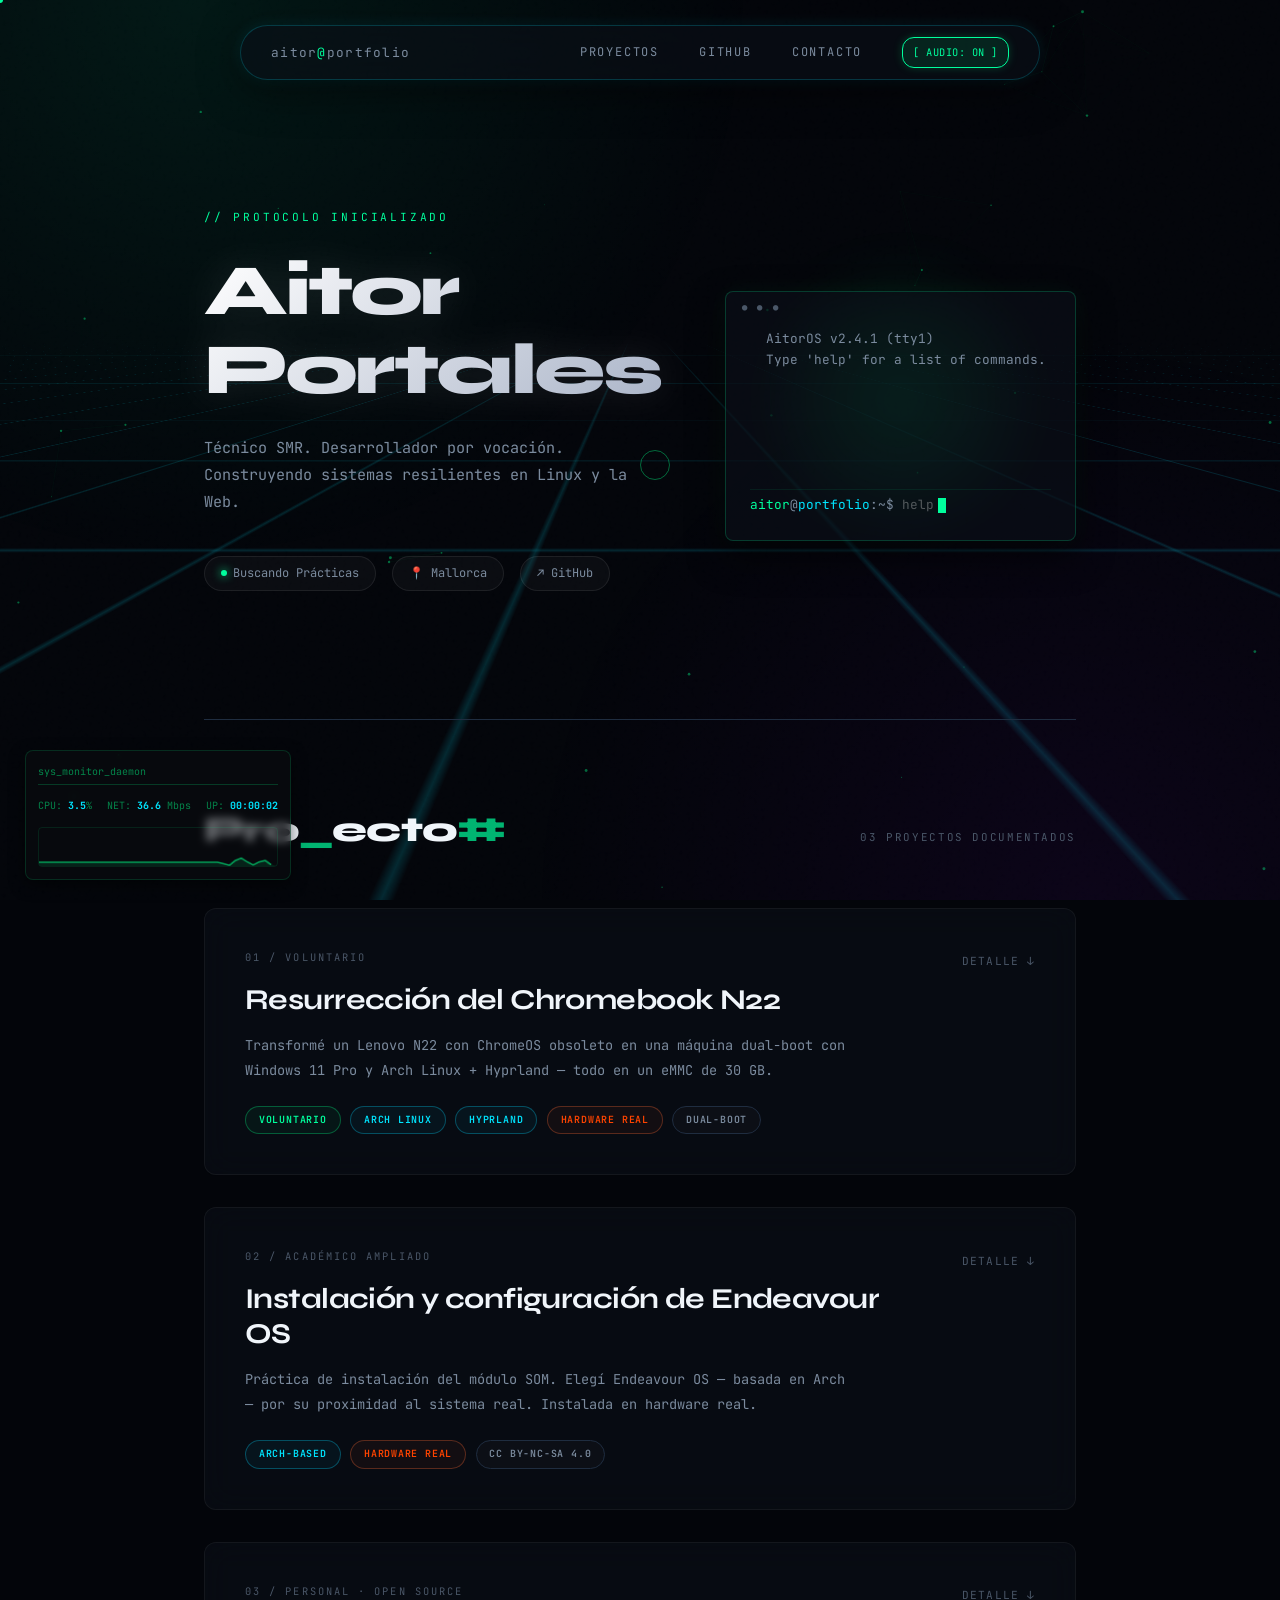
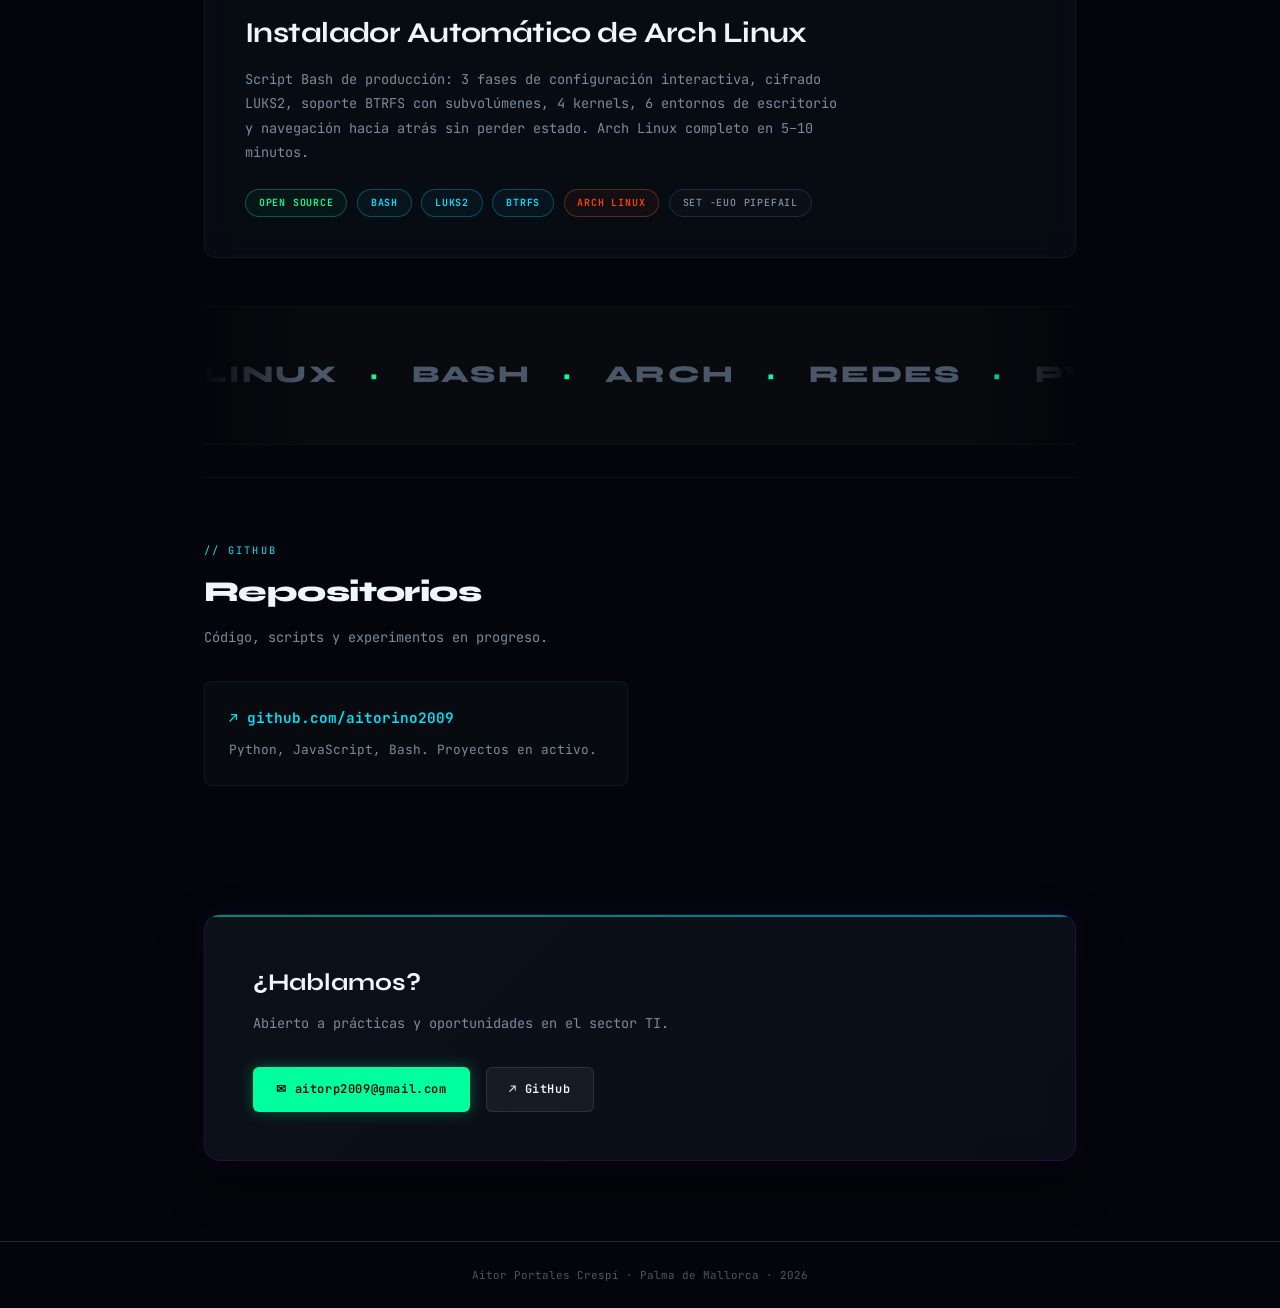
==== commit 45faf428: "feat: mejora del fondo y estética de la página" ====
--- a/index.html
+++ b/index.html
@@ -32,6 +32,14 @@
   <div class="boot-sequence" id="boot-sequence">
     <div class="boot-logs" id="boot-logs"></div>
   </div>
+
+  <!-- Grid 3D en Movimiento -->
+  <div class="grid-3d-container">
+    <div class="grid-3d" id="grid-3d"></div>
+  </div>
+
+  <!-- Hologramas de Proyectos -->
+  <div id="project-holograms"></div>
 
   <!-- Canvas Fondo Interactivo -->
   <canvas id="bg-canvas"></canvas>
--- a/src/css/variables.css
+++ b/src/css/variables.css
@@ -1,14 +1,18 @@
 :root {
-  --bg:       #0a0c0f;
-  --surface:  #111418;
-  --surface2: #181c22;
-  --border:   #1e2530;
-  --green:    #00ff88;
-  --cyan:     #00d4ff;
-  --orange:   #ff6b35;
-  --muted:    #6b7888;
-  --text:     #dde4ee;
-  --dim:      #3a4455;
+  --bg:       #03050a;
+  --surface:  #0a0f18;
+  --surface2: #121a28;
+  --border:   #1f2d40;
+  --green:    #00ff9d;
+  --green-rgb: 0, 255, 157;
+  --cyan:     #00e5ff;
+  --cyan-rgb: 0, 229, 255;
+  --purple:   #9d00ff;
+  --purple-rgb: 157, 0, 255;
+  --orange:   #ff4400;
+  --muted:    #7b8b9e;
+  --text:     #f0f5fa;
+  --dim:      #4a5768;
   
   --font-mono: 'JetBrains Mono', monospace;
   --font-sans: 'Syne', sans-serif;
--- a/src/css/base.css
+++ b/src/css/base.css
@@ -18,7 +18,7 @@
   position: relative;
 }
 
-/* Fondo de ruido sutil / textura para la "Obra Maestra" */
+/* Fondo de ruido sutil */
 body::before {
   content: '';
   position: fixed;
@@ -26,15 +26,82 @@
   background-image: url("data:image/svg+xml,%3Csvg viewBox='0 0 256 256' xmlns='http://www.w3.org/2000/svg'%3E%3Cfilter id='n'%3E%3CfeTurbulence type='fractalNoise' baseFrequency='0.9' numOctaves='4' stitchTiles='stitch'/%3E%3C/filter%3E%3Crect width='100%25' height='100%25' filter='url(%23n)' opacity='0.03'/%3E%3C/svg%3E");
   pointer-events: none;
   z-index: -1;
-  opacity: 0.4;
+  opacity: 0.5;
 }
 
-/* Efecto dinámico de gradiente oscuro en el fondo */
+/* Grid 3D interactivo */
+.grid-3d-container {
+  position: fixed;
+  inset: 0;
+  perspective: 500px;
+  pointer-events: none;
+  z-index: -3; /* Detrás de todo excepto el canvas de partículas */
+  overflow: hidden;
+}
+
+.grid-3d {
+  position: absolute;
+  width: 200vw;
+  height: 200vh;
+  left: -50vw;
+  bottom: -40vh;
+  background-image: 
+    linear-gradient(rgba(var(--cyan-rgb), 0.2) 1px, transparent 1px),
+    linear-gradient(90deg, rgba(var(--cyan-rgb), 0.2) 1px, transparent 1px);
+  background-size: 60px 60px;
+  transform: rotateX(75deg);
+  transform-origin: center center;
+  mask-image: linear-gradient(to top, rgba(0,0,0,1) 10%, rgba(0,0,0,0) 70%);
+  -webkit-mask-image: linear-gradient(to top, rgba(0,0,0,1) 10%, rgba(0,0,0,0) 70%);
+  will-change: background-position;
+}
+
+/* Hologramas de Proyectos */
+#project-holograms {
+  position: fixed;
+  inset: 0;
+  z-index: -2; /* Encima del grid, debajo del canvas */
+  pointer-events: none;
+  display: flex;
+  justify-content: center;
+  align-items: center;
+  opacity: 0;
+  transition: opacity 1.5s ease-in-out;
+}
+
+#project-holograms.active {
+  opacity: 1;
+}
+
+.hologram-icon {
+  position: absolute;
+  opacity: 0.08;
+  filter: blur(2px) drop-shadow(0 0 20px var(--cyan));
+  animation: floatHologram 12s infinite ease-in-out alternate;
+}
+
+.hologram-icon path {
+  fill: currentColor;
+}
+
+.holo-1 { top: 15%; left: 15%; animation-delay: 0s; width: 350px; height: 350px; color: var(--cyan); }
+.holo-2 { bottom: 15%; right: 10%; animation-delay: -3s; width: 450px; height: 450px; color: var(--green); filter: blur(4px) drop-shadow(0 0 30px var(--green)); opacity: 0.05; }
+.holo-3 { top: 40%; right: 25%; animation-delay: -7s; width: 250px; height: 250px; color: var(--purple); opacity: 0.04; }
+
+@keyframes floatHologram {
+  0% { transform: translateY(0) rotate(0deg) scale(1); }
+  50% { transform: translateY(-40px) rotate(5deg) scale(1.05); }
+  100% { transform: translateY(20px) rotate(-3deg) scale(0.95); }
+}
+
+/* Efecto dinámico de gradiente oscuro/cibernético en el fondo */
 body::after {
   content: '';
   position: fixed;
   inset: 0;
-  background: radial-gradient(circle at 50% 0%, rgba(0, 255, 136, 0.03) 0%, transparent 60%);
+  background: 
+    radial-gradient(circle at 15% 0%, rgba(var(--green-rgb), 0.08) 0%, transparent 40%),
+    radial-gradient(circle at 85% 100%, rgba(var(--purple-rgb), 0.06) 0%, transparent 40%);
   pointer-events: none;
   z-index: -2;
 }
--- a/src/css/components.css
+++ b/src/css/components.css
@@ -8,11 +8,11 @@
   max-width: 800px;
   height: 55px;
   border-radius: 30px;
-  background: rgba(10, 12, 15, 0.5);
-  backdrop-filter: blur(20px);
-  -webkit-backdrop-filter: blur(20px);
-  border: 1px solid rgba(255, 255, 255, 0.08);
-  box-shadow: 0 15px 35px rgba(0, 0, 0, 0.3);
+  background: rgba(10, 15, 24, 0.6);
+  backdrop-filter: blur(30px);
+  -webkit-backdrop-filter: blur(30px);
+  border: 1px solid rgba(0, 229, 255, 0.2);
+  box-shadow: 0 10px 40px rgba(0, 0, 0, 0.5), 0 0 15px rgba(0, 229, 255, 0.1);
   display: flex;
   align-items: center;
   justify-content: space-between;
@@ -157,10 +157,10 @@
   line-height: 1.1;
   letter-spacing: -0.04em;
   margin-bottom: 1.5rem;
-  background: linear-gradient(135deg, #ffffff 0%, #888888 100%);
+  background: linear-gradient(135deg, #ffffff 0%, #aab4c8 100%);
   -webkit-background-clip: text;
   color: transparent;
-  text-shadow: 0 10px 30px rgba(255, 255, 255, 0.05);
+  filter: drop-shadow(0 0 20px rgba(255, 255, 255, 0.1));
 }
 
 .hero-sub {
@@ -235,13 +235,14 @@
 /* Terminal Component */
 .terminal-prompt {
   margin-top: 2rem;
-  background: var(--surface);
-  border: 1px solid var(--border);
+  background: rgba(10, 15, 24, 0.7);
+  backdrop-filter: blur(15px);
+  border: 1px solid rgba(0, 255, 157, 0.2);
   border-radius: 8px;
   padding: 1.5rem;
   font-size: 0.8rem;
   position: relative;
-  box-shadow: 0 10px 30px rgba(0, 0, 0, 0.5);
+  box-shadow: 0 15px 35px rgba(0, 0, 0, 0.6), 0 0 25px rgba(0, 255, 157, 0.05);
   overflow: hidden;
 }
 
@@ -321,16 +322,17 @@
   border: 1px solid rgba(255, 255, 255, 0.05);
   border-radius: 12px;
   overflow: hidden;
-  background: rgba(17, 20, 24, 0.6);
-  backdrop-filter: blur(10px);
+  background: rgba(15, 20, 30, 0.4);
+  backdrop-filter: blur(15px);
   transition: all 0.4s cubic-bezier(0.165, 0.84, 0.44, 1);
   margin-bottom: 2rem;
 }
 
 .project:hover {
-  border-color: rgba(255, 255, 255, 0.15);
+  border-color: rgba(0, 229, 255, 0.3);
   transform: translateY(-4px);
-  box-shadow: 0 20px 40px rgba(0, 0, 0, 0.4);
+  box-shadow: 0 20px 40px rgba(0, 0, 0, 0.6), 0 0 30px rgba(0, 229, 255, 0.15);
+  background: rgba(15, 20, 30, 0.6);
 }
 
 .project-top {
@@ -593,17 +595,18 @@
 .contact-strip {
   margin: 6rem 0 5rem;
   padding: 3rem;
-  border: 1px solid rgba(255, 255, 255, 0.05);
+  border: 1px solid rgba(157, 0, 255, 0.2);
   border-radius: 16px;
   display: flex;
   align-items: center;
   justify-content: space-between;
   gap: 2rem;
   flex-wrap: wrap;
-  background: linear-gradient(135deg, rgba(17, 20, 24, 0.8), rgba(10, 12, 15, 0.9));
-  box-shadow: 0 20px 40px rgba(0, 0, 0, 0.3);
+  background: linear-gradient(135deg, rgba(15, 20, 30, 0.8), rgba(10, 15, 24, 0.9));
+  box-shadow: 0 20px 40px rgba(0, 0, 0, 0.5), 0 0 30px rgba(157, 0, 255, 0.1);
   position: relative;
   overflow: hidden;
+  backdrop-filter: blur(15px);
 }
 
 .contact-strip::before {
@@ -655,13 +658,14 @@
 .btn-p {
   background: var(--green);
   color: var(--bg);
+  box-shadow: 0 0 15px rgba(var(--green-rgb), 0.3);
 }
 
 .btn-p:hover {
   background: transparent;
   border-color: var(--green);
   color: var(--green);
-  box-shadow: 0 0 20px rgba(0, 255, 136, 0.2);
+  box-shadow: 0 0 25px rgba(var(--green-rgb), 0.4), inset 0 0 10px rgba(var(--green-rgb), 0.2);
 }
 
 .btn-s {
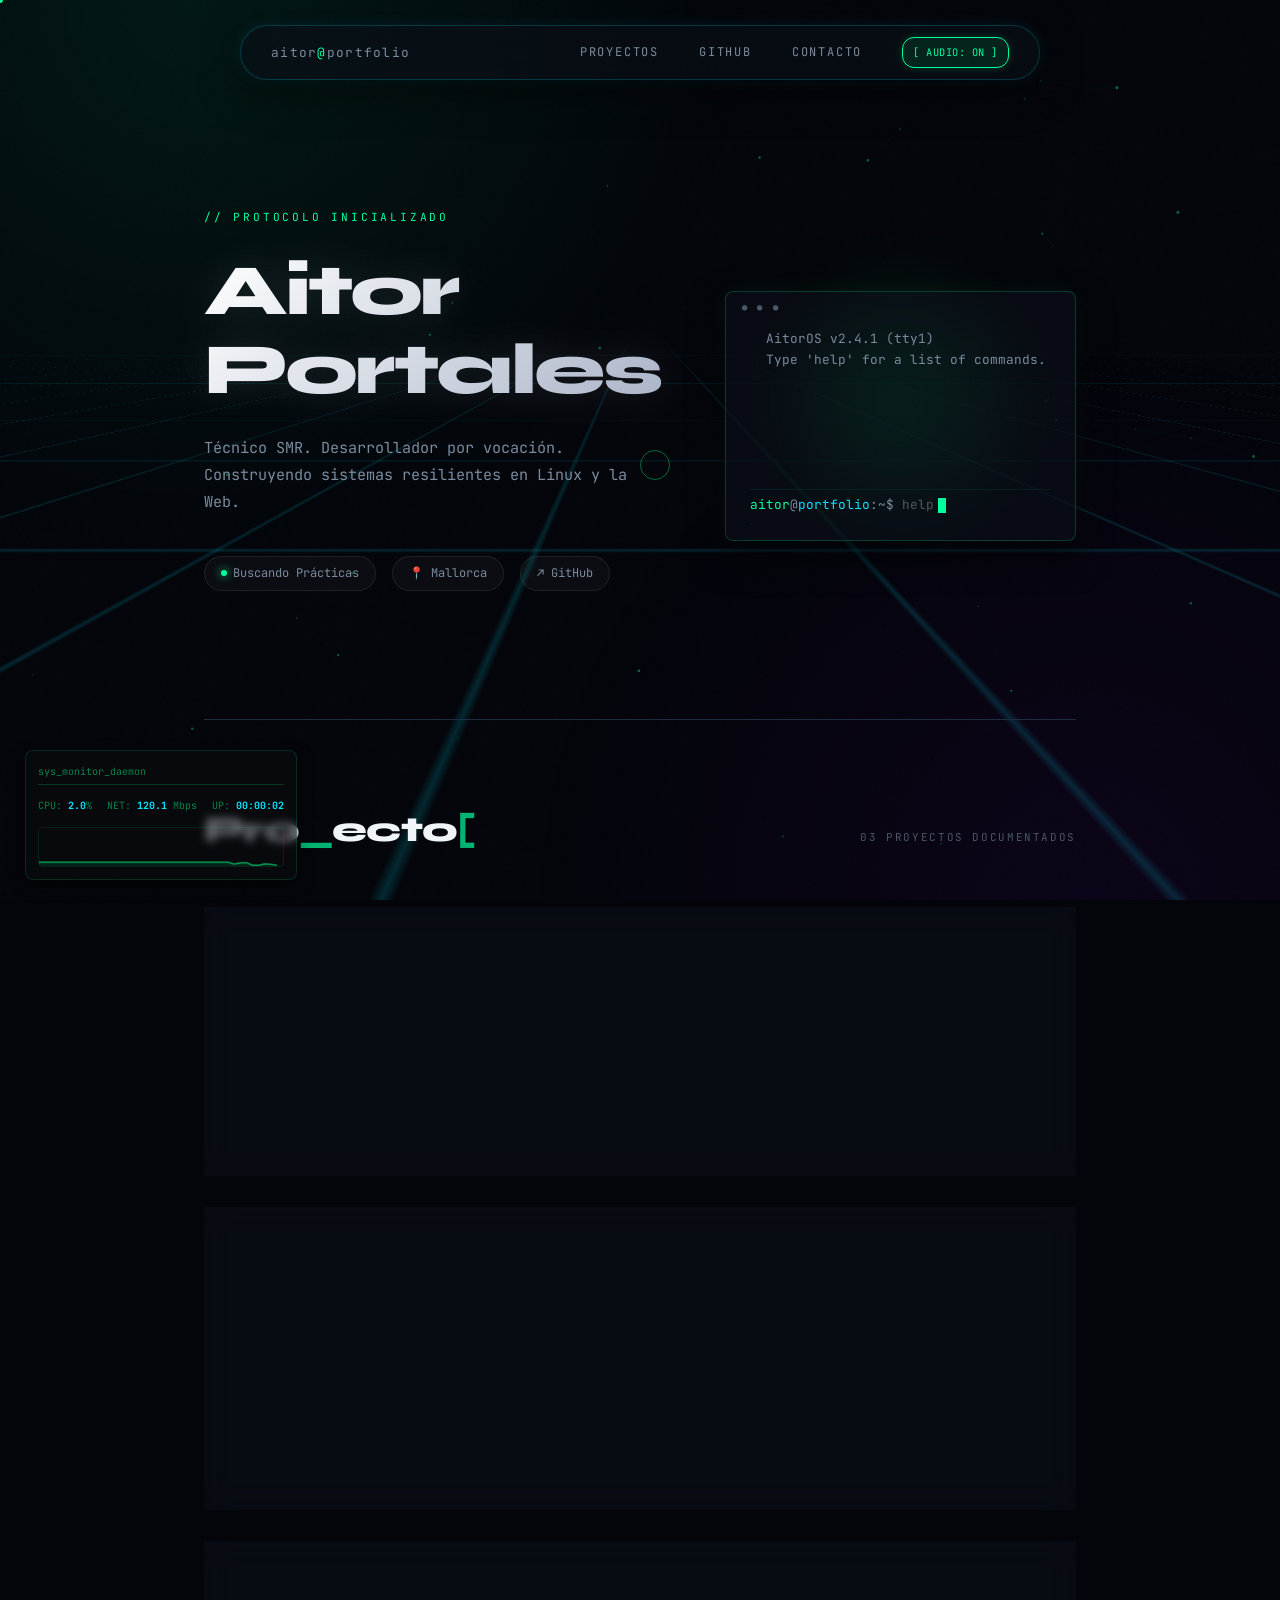
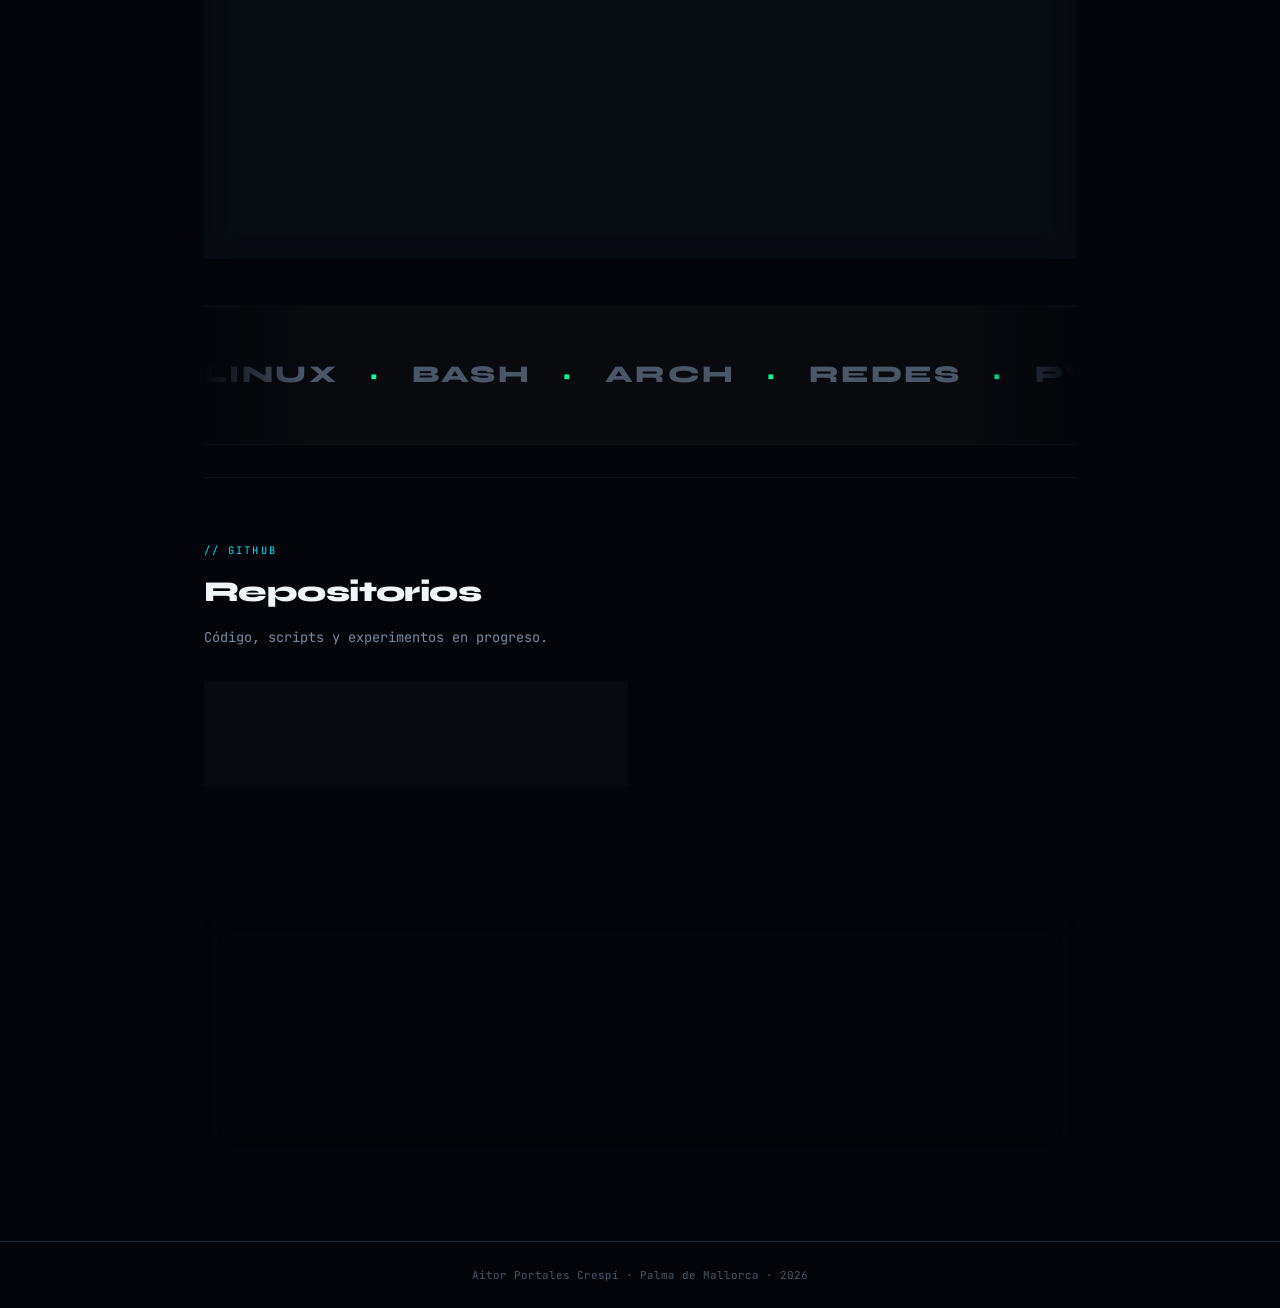
==== commit 978ed5f1: "fix: arreglo de animación en comando cd" ====
--- a/index.html
+++ b/index.html
@@ -200,11 +200,11 @@
             <h3 class="project-title">Instalación y configuración de Endeavour OS</h3>
             <p class="project-oneliner">
               Práctica de instalación del módulo SOM. Elegí Endeavour OS
-              — basada en Arch — por su proximidad al sistema real.
+              (basada en Arch) por su proximidad al sistema real.
               Instalada en hardware real.
             </p>
             <div class="project-badges">
-              <span class="badge badge-cyan">Arch-based</span>
+              <span class="badge badge-cyan">Arch Linux</span>
               <span class="badge badge-orange">Hardware real</span>
               <span class="badge badge-dim">CC BY-NC-SA 4.0</span>
             </div>
@@ -220,16 +220,16 @@
               <h4>Contexto</h4>
               <p>
                 Práctica de instalación del módulo SOM (1º SMR).
-                Opté por <strong>Endeavour OS</strong> — distribución Arch-based
-                con instalador gráfico pero sin ocultar la estructura del sistema —
+                Opté por <strong>Endeavour OS</strong>, una distribución basada en
+                Arch Linux, con instalador gráfico pero sin ocultar la estructura del sistema
                 por querer profundizar más allá del temario.
               </p>
               <h4 class="mt">Por qué Endeavour OS</h4>
               <p>
-                Arch Linux puro requiere instalación completamente manual desde TTY.
+                Arch Linux puro requiere una instalación completamente manual desde la TTY.
                 Endeavour mantiene esa filosofía con un instalador gráfico, ideal
-                para profundizar en cómo funciona el sistema real sin perderse
-                horas en el particionado.
+                para profundizar en cómo funciona el sistema real sin perder horas
+                en el particionado.
               </p>
             </div>
             <div class="detail-block">
@@ -267,9 +267,9 @@
             <p class="project-num">03 / personal · open source</p>
             <h3 class="project-title">Instalador Automático de Arch Linux</h3>
             <p class="project-oneliner">
-              Script Bash de producción: 3 fases de configuración interactiva, cifrado LUKS2,
+              Script en Bash de producción: 3 fases de configuración interactiva, cifrado LUKS2,
               soporte BTRFS con subvolúmenes, 4 kernels, 6 entornos de escritorio y navegación
-              hacia atrás sin perder estado. Arch Linux completo en 5–10 minutos.
+              hacia atrás sin perder estado. Arch Linux completamente instalado en 5–10 minutos.
             </p>
             <div class="project-badges">
               <span class="badge badge-green">Open Source</span>
@@ -293,14 +293,14 @@
                 Instalar Arch Linux manualmente implica más de 30 comandos ejecutados en orden exacto:
                 particionado, formateo, montaje, <code>pacstrap</code>, <code>arch-chroot</code>,
                 configuración del bootloader, red, locale, zona horaria, usuarios...
-                Y un solo error en cualquier punto te obliga a empezar desde cero.
+                Y un solo error en cualquier punto te obliga a empezar casi desde cero.
                 Hacerlo repetidamente en diferentes máquinas es tiempo perdido de forma sistemática.
               </p>
               <h4 class="mt">La solución: un instalador de producción</h4>
               <p>
                 Un único archivo <code>install.sh</code> con <strong>set -euo pipefail</strong>
                 (ejecución estricta, sin fallos silenciosos) que recorre tres fases de preguntas
-                antes de tocar el disco. <strong>Cualquier pregunta admite pulsar <code>&lt;</code> + Enter
+                antes de tocar el disco. <strong>Cualquier pregunta te permite pulsar <code>&lt;</code> + Enter
                   para volver al paso anterior sin perder la configuración ya completada.</strong>
               </p>
             </div>
@@ -318,13 +318,15 @@
                 </li>
                 <li><strong>Sistema de archivos:</strong> <code>ext4</code> (clásico) o <code>btrfs</code> con
                   subvolúmenes automáticos (<code>@</code>, <code>@home</code>, <code>@snapshots</code>,
-                  <code>@log</code>)</li>
+                  <code>@log</code>)
+                </li>
                 <li>Partición <code>/home</code> separada (solo ext4); el espacio restante se asigna automáticamente
                 </li>
                 <li>Hostname, zona horaria (validada contra <code>/usr/share/zoneinfo/</code>), idioma y distribución de
                   teclado</li>
                 <li><strong>Selección de kernel:</strong> <code>linux</code> · <code>linux-lts</code> ·
-                  <code>linux-zen</code> · <code>linux-hardened</code></li>
+                  <code>linux-zen</code> · <code>linux-hardened</code>
+                </li>
                 <li><strong>Bootloader:</strong> <code>GRUB</code> (UEFI + BIOS) · <code>systemd-boot</code> (solo UEFI)
                 </li>
               </ul>
@@ -334,7 +336,8 @@
               <h4>Fase 2 — Usuario y Seguridad</h4>
               <ul>
                 <li>Nombre de usuario con creación automática en grupos <code>wheel</code>, <code>audio</code>,
-                  <code>video</code>, <code>storage</code></li>
+                  <code>video</code>, <code>storage</code>
+                </li>
                 <li>Contraseña de <code>root</code> y de usuario con entrada oculta y <strong>doble confirmación
                     obligatoria</strong></li>
               </ul>
@@ -358,11 +361,12 @@
                   hacia atrás sin perder datos de cada fase</li>
                 <li><strong>UI coloreada completa:</strong> funciones <code>log()</code>, <code>warn()</code>,
                   <code>error()</code>, <code>step()</code>, <code>pick()</code> con ANSI para una experiencia visual
-                  profesional en TTY</li>
+                  profesional en TTY
+                </li>
                 <li><strong>Validación real:</strong> verifica existencia del disco, formato de tamaños, que el swap no
                   supera el espacio disponible y que las contraseñas coinciden</li>
-                <li><strong>Zero configuración manual posterior:</strong> el sistema arranca completamente listo
-                  incluyendo entorno gráfico, AUR helper y dotfiles personales</li>
+                <li><strong>Cero configuración manual posterior:</strong> el sistema arranca completamente listo
+                  incluyendo el entorno gráfico, el gestor de paquetes del AUR y los dotfiles personales</li>
               </ul>
             </div>
           </div>
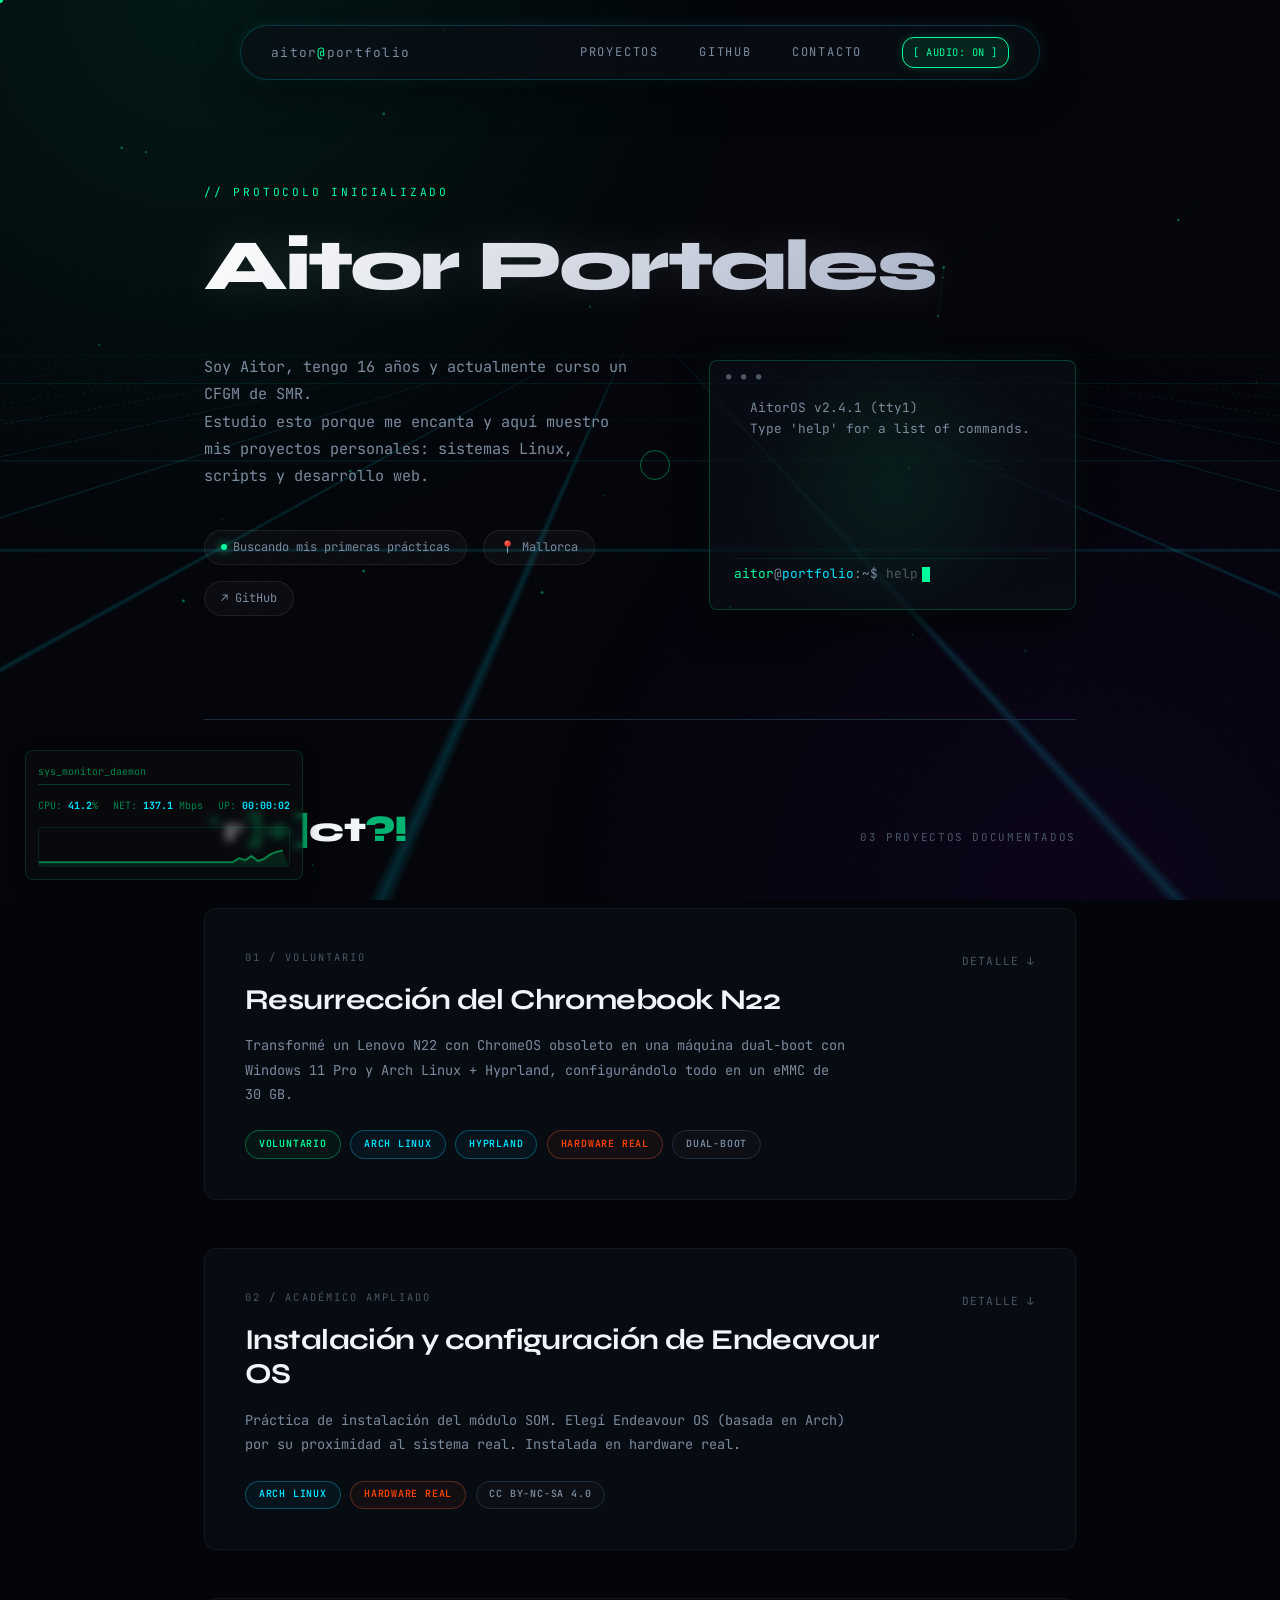
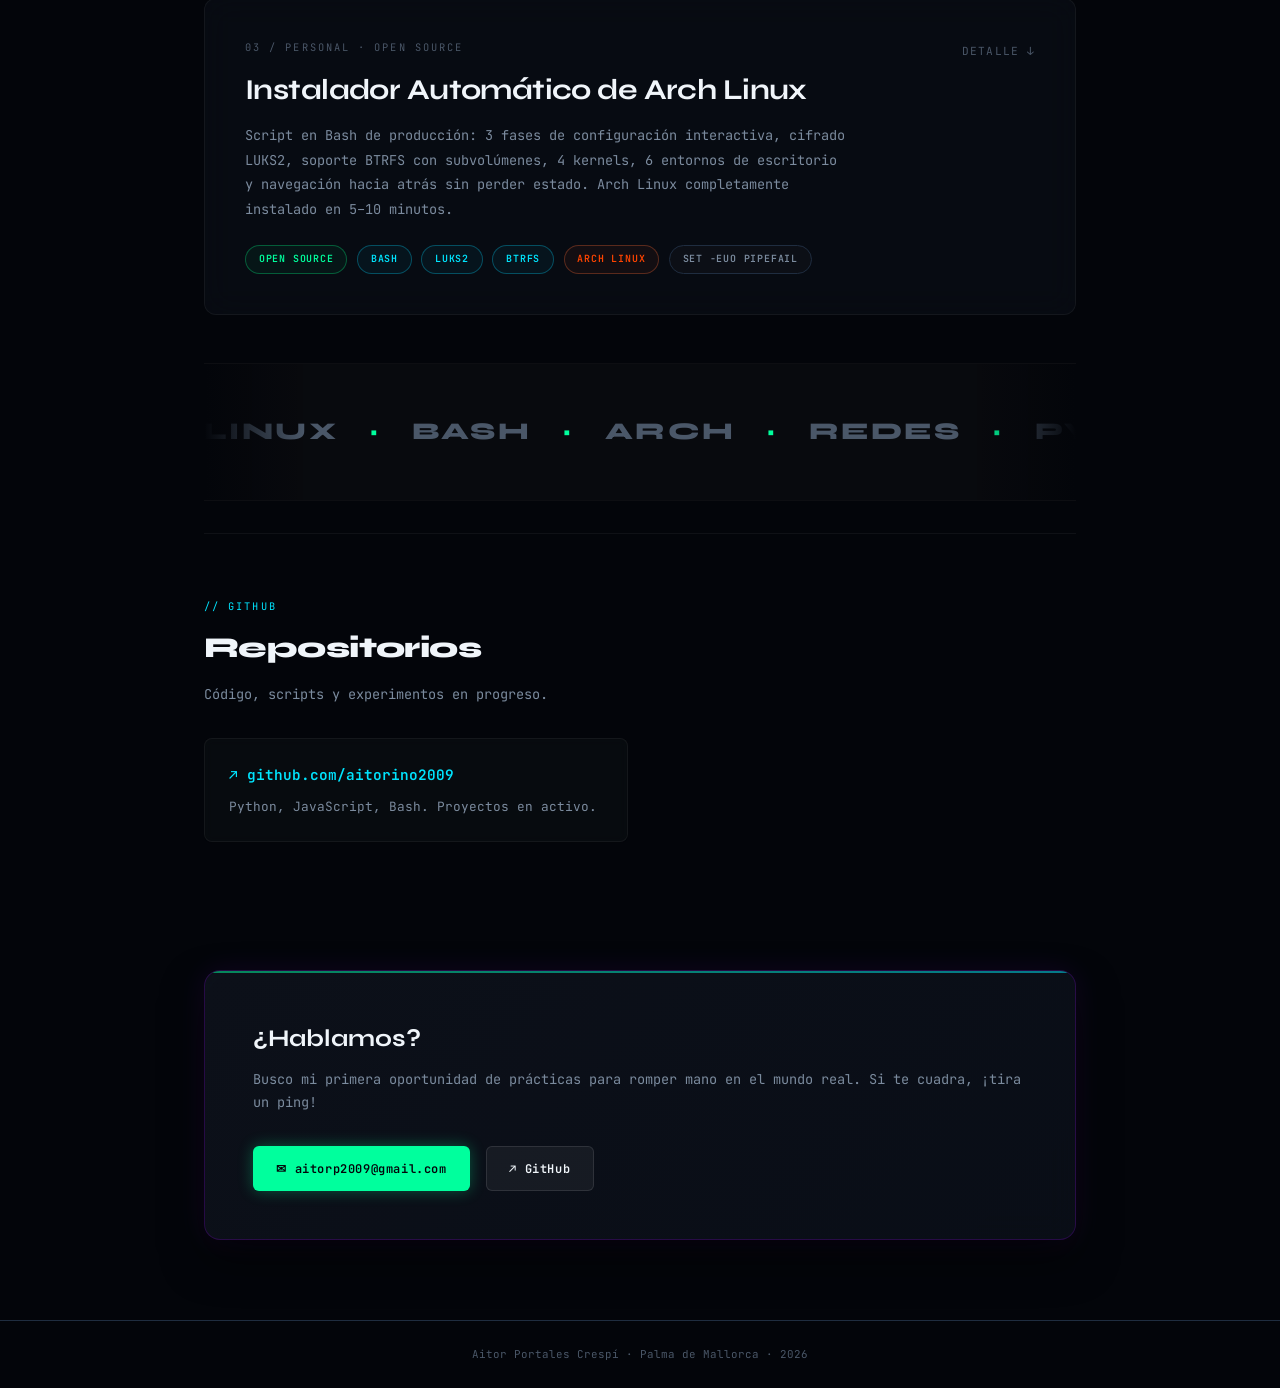
==== commit b9592148: "feat: redacción y documentación de textos y proyectos realista" ====
--- a/index.html
+++ b/index.html
@@ -58,21 +58,25 @@
 
     <!-- HERO -->
     <div class="hero-clean">
-      <div class="hero-content">
+      <div class="hero-header">
         <p class="hero-eyebrow fade-in d1">// Protocolo Inicializado</p>
         <h1 class="hero-name fade-in d2">Aitor Portales</h1>
-        <p class="hero-sub fade-in d3">
-          Técnico SMR. Desarrollador por vocación.<br>
-          Construyendo sistemas resilientes en Linux y la Web.
-        </p>
-
-        <!-- Micro-Badges -->
-        <div class="micro-badges-container fade-in d4">
-          <span class="micro-badge"><span class="status-dot"></span> Buscando Prácticas</span>
-          <span class="micro-badge">📍 Mallorca</span>
-          <a href="https://github.com/aitorino2009" target="_blank" class="micro-badge badge-link">↗ GitHub</a>
-        </div>
-      </div>
+      </div>
+
+      <div class="hero-body">
+        <div class="hero-content">
+          <p class="hero-sub fade-in d3">
+            Soy Aitor, tengo 16 años y actualmente curso un CFGM de SMR.<br>
+            Estudio esto porque me encanta y aquí muestro mis proyectos personales: sistemas Linux, scripts y desarrollo web.
+          </p>
+
+          <!-- Micro-Badges -->
+          <div class="micro-badges-container fade-in d4">
+            <span class="micro-badge"><span class="status-dot"></span> Buscando mis primeras prácticas</span>
+            <span class="micro-badge">📍 Mallorca</span>
+            <a href="https://github.com/aitorino2009" target="_blank" class="micro-badge badge-link">↗ GitHub</a>
+          </div>
+        </div>
 
       <!-- Terminal Interactiva -->
       <div class="terminal-isometric fade-in d4" style="animation-delay:0.7s"
@@ -93,6 +97,7 @@
         </div>
       </div>
     </div>
+  </div>
 
     <!-- HUD SYSADMIN -->
     <div id="sys-hud">
@@ -122,7 +127,7 @@
             <h3 class="project-title">Resurrección del Chromebook N22</h3>
             <p class="project-oneliner">
               Transformé un Lenovo N22 con ChromeOS obsoleto en una máquina dual-boot
-              con Windows 11 Pro y Arch Linux + Hyprland — todo en un eMMC de 30 GB.
+              con Windows 11 Pro y Arch Linux + Hyprland, configurándolo todo en un eMMC de 30 GB.
             </p>
             <div class="project-badges">
               <span class="badge badge-green">Voluntario</span>
@@ -441,7 +446,7 @@
     <div class="contact-strip reveal" id="contact">
       <div class="cs-text">
         <h3>¿Hablamos?</h3>
-        <p>Abierto a prácticas y oportunidades en el sector TI.</p>
+        <p>Busco mi primera oportunidad de prácticas para romper mano en el mundo real. Si te cuadra, ¡tira un ping!</p>
       </div>
       <div class="cs-links">
         <a class="btn btn-p" href="mailto:aitorp2009@gmail.com" target="_blank">✉ aitorp2009@gmail.com</a>
--- a/src/css/components.css
+++ b/src/css/components.css
@@ -134,12 +134,21 @@
 /* Hero Despejado y Cinematográfico */
 .hero-clean {
   padding: 180px 0 100px;
+  display: flex;
+  flex-direction: column;
+  align-items: flex-start;
+  gap: 3rem;
+  border-bottom: 1px solid var(--border);
+  min-height: 80vh;
+  justify-content: center;
+}
+
+.hero-body {
   display: grid;
   grid-template-columns: 1.2fr 1fr;
   gap: 4rem;
   align-items: center;
-  border-bottom: 1px solid var(--border);
-  min-height: 80vh;
+  width: 100%;
 }
 
 .hero-eyebrow {
@@ -156,11 +165,12 @@
   font-size: clamp(3rem, 6vw, 4.5rem);
   line-height: 1.1;
   letter-spacing: -0.04em;
-  margin-bottom: 1.5rem;
+  margin-bottom: 0;
   background: linear-gradient(135deg, #ffffff 0%, #aab4c8 100%);
   -webkit-background-clip: text;
   color: transparent;
   filter: drop-shadow(0 0 20px rgba(255, 255, 255, 0.1));
+  white-space: nowrap;
 }
 
 .hero-sub {
@@ -168,6 +178,7 @@
   font-size: 0.95rem;
   max-width: 450px;
   line-height: 1.8;
+  margin-top: 0;
 }
 
 .micro-badges-container {
@@ -234,7 +245,7 @@
 
 /* Terminal Component */
 .terminal-prompt {
-  margin-top: 2rem;
+  margin-top: 0;
   background: rgba(10, 15, 24, 0.7);
   backdrop-filter: blur(15px);
   border: 1px solid rgba(0, 255, 157, 0.2);
@@ -325,7 +336,7 @@
   background: rgba(15, 20, 30, 0.4);
   backdrop-filter: blur(15px);
   transition: all 0.4s cubic-bezier(0.165, 0.84, 0.44, 1);
-  margin-bottom: 2rem;
+  margin-bottom: 3rem;
 }
 
 .project:hover {
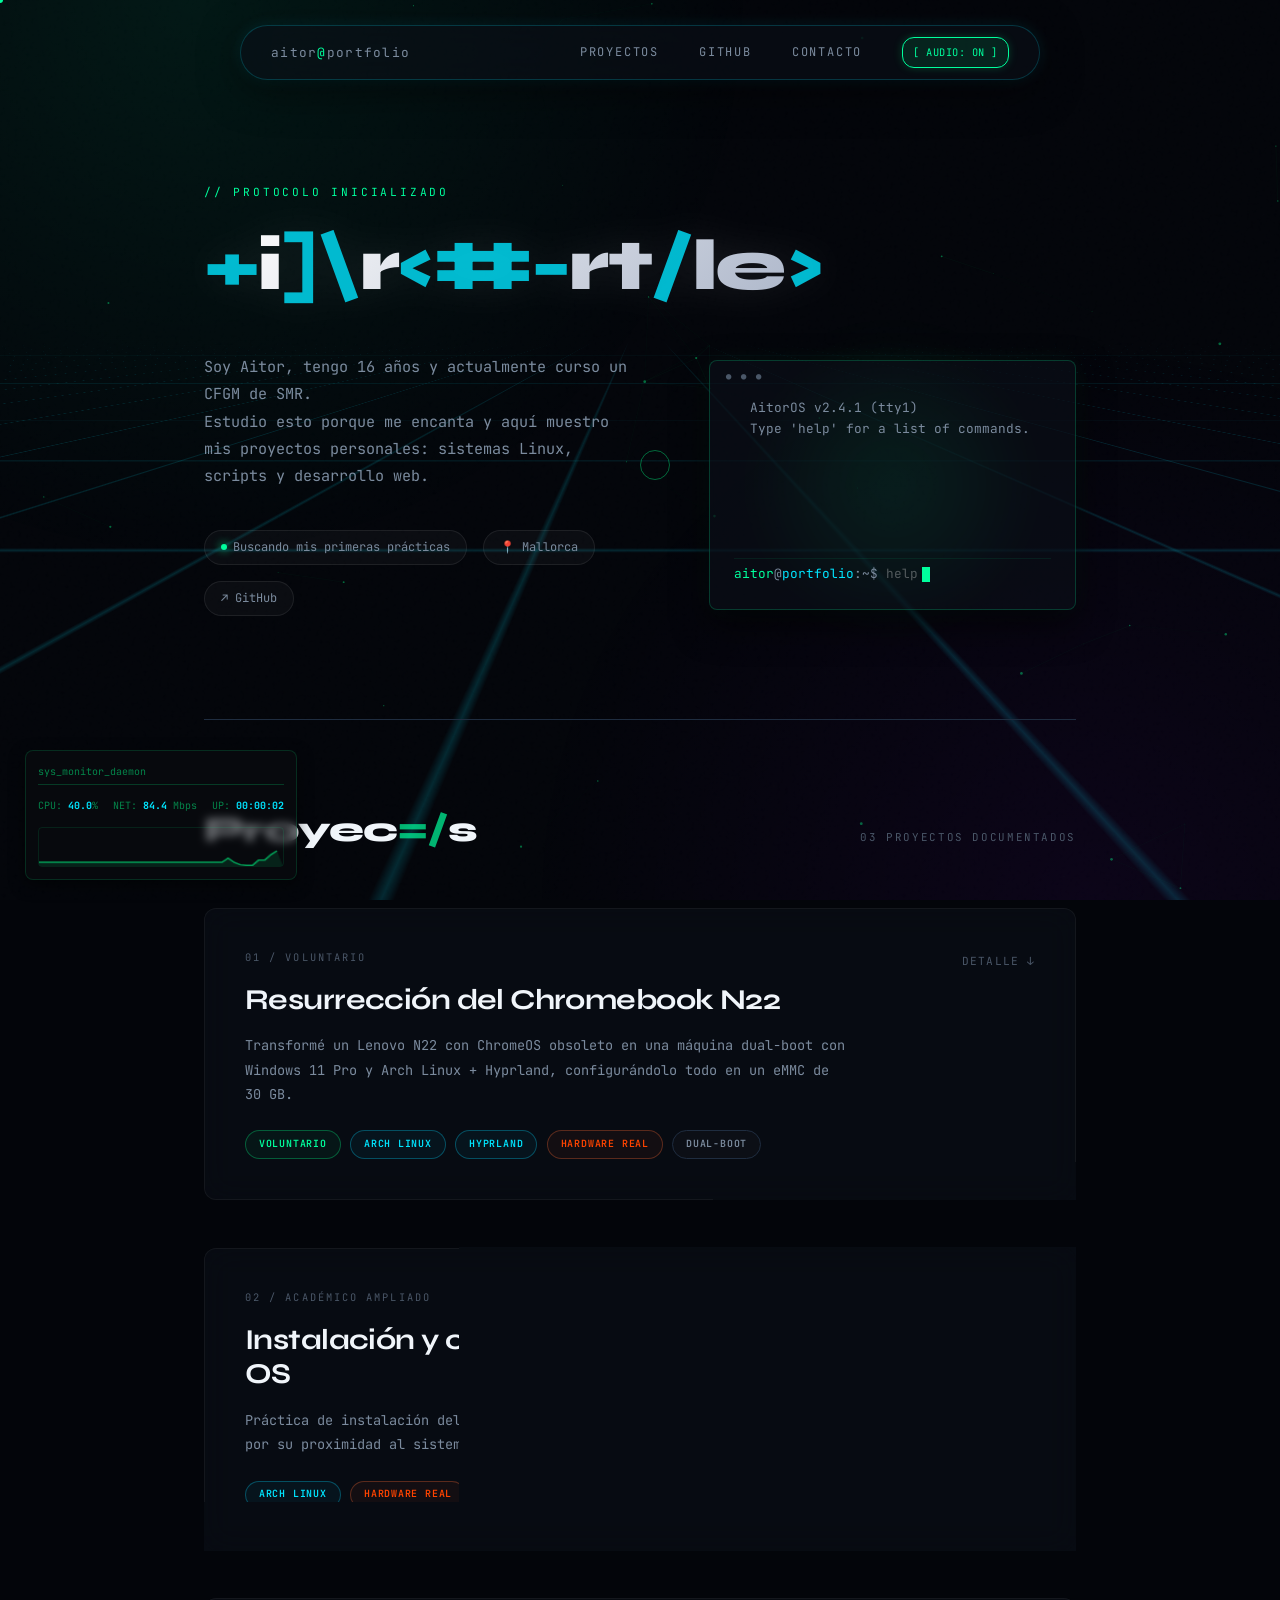
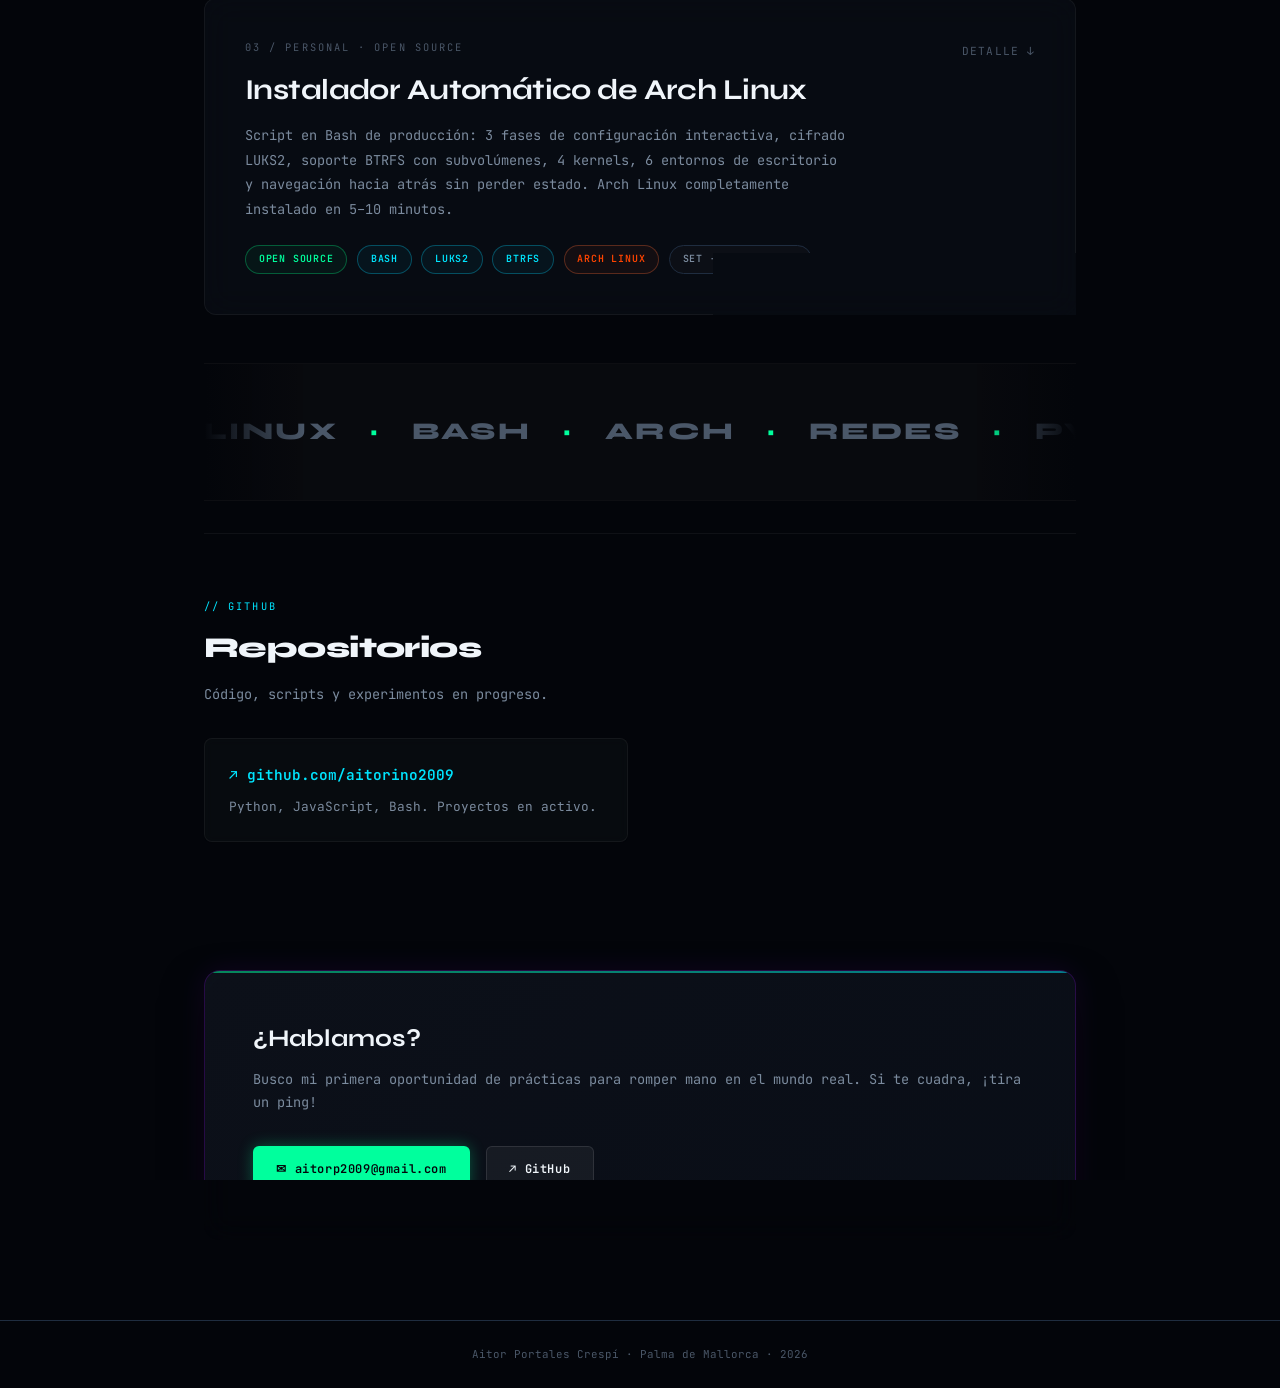
==== commit 45cce871: "feat: animación scramble text" ====
--- a/index.html
+++ b/index.html
@@ -60,7 +60,7 @@
     <div class="hero-clean">
       <div class="hero-header">
         <p class="hero-eyebrow fade-in d1">// Protocolo Inicializado</p>
-        <h1 class="hero-name fade-in d2">Aitor Portales</h1>
+        <h1 class="hero-name scramble-hero" data-scramble-text="Aitor Portales">Aitor Portales</h1>
       </div>
 
       <div class="hero-body">
@@ -115,7 +115,7 @@
     <!-- PROJECTS -->
     <div id="projects">
       <div class="projects-header reveal">
-        <h2 class="scramble">Proyectos</h2>
+        <h2 class="scramble" data-scramble-text="Proyectos">Proyectos</h2>
         <span class="projects-count">03 proyectos documentados</span>
       </div>
 
@@ -147,35 +147,27 @@
             <div class="detail-block">
               <h4>El reto</h4>
               <p>
-                Un Lenovo N22 con ChromeOS descontinuado que ya no recibía actualizaciones.
-                El hardware seguía funcionando — el software lo limitaba.
-                El objetivo: convertirlo en una máquina completamente funcional
-                sin tirar el equipo.
-              </p>
-              <h4 class="mt">El problema técnico real</h4>
-              <p>
-                El disco es un <strong>eMMC soldado de solo 30 GB</strong>.
-                Instalar <strong>Windows 11 Pro</strong> (con sus requisitos mínimos)
-                y <strong>Arch Linux con Hyprland</strong> en ese espacio requirió
-                una planificación cuidadosa del particionado y decidir qué
-                instalar en cada sistema para que ambos fueran viables.
+                Tenía un Lenovo N22 con ChromeOS descontinuado que ya no recibía actualizaciones. El hardware seguía funcionando, pero el software lo limitaba. Mi objetivo era convertirlo en una máquina completamente funcional para evitar tirarlo.
+              </p>
+              <h4 class="mt">El problema técnico</h4>
+              <p>
+                El disco es un <strong>eMMC soldado de solo 30 GB</strong>. Instalar <strong>Windows 11 Pro</strong> y <strong>Arch Linux con Hyprland</strong> en ese espacio tan reducido me obligó a planificar cuidadosamente el particionado y a decidir qué instalar en cada sistema para que ambos fueran viables.
               </p>
             </div>
             <div class="detail-block">
               <h4>Proceso</h4>
               <ul>
-                <li>Análisis del hardware y compatibilidad de drivers</li>
-                <li>Desbloqueo del firmware del Chromebook</li>
-                <li>Diseño del esquema de particionado en 30 GB</li>
-                <li>Instalación de Windows 11 Pro con ajuste de espacio</li>
-                <li>Instalación manual de <strong>Arch Linux</strong> desde cero</li>
-                <li>Configuración de <strong>Hyprland</strong> como compositor Wayland</li>
-                <li>Configuración del bootloader dual-boot</li>
+                <li>Analicé el hardware y la compatibilidad de los drivers.</li>
+                <li>Desbloqueé el firmware del Chromebook.</li>
+                <li>Diseñé el esquema de particionado en los 30 GB disponibles.</li>
+                <li>Instalé Windows 11 Pro, ajustando el espacio al máximo.</li>
+                <li>Instalé manualmente <strong>Arch Linux</strong> desde cero.</li>
+                <li>Configuré <strong>Hyprland</strong> como el compositor Wayland.</li>
+                <li>Configuré el bootloader para gestionar el arranque dual.</li>
               </ul>
               <h4 class="mt">Resultado</h4>
               <p>
-                <strong>Funcionó perfectamente.</strong> Dual-boot operativo entre
-                Windows 11 Pro y Arch Linux con Hyprland. Todo documentado.
+                El equipo funciona con un sistema dual-boot completamente operativo entre Windows 11 Pro y Arch Linux con Hyprland. He documentado todo el proceso.
               </p>
             </div>
           </div>
@@ -224,29 +216,23 @@
             <div class="detail-block">
               <h4>Contexto</h4>
               <p>
-                Práctica de instalación del módulo SOM (1º SMR).
-                Opté por <strong>Endeavour OS</strong>, una distribución basada en
-                Arch Linux, con instalador gráfico pero sin ocultar la estructura del sistema
-                por querer profundizar más allá del temario.
+                Para una práctica de instalación del módulo SOM en 1º de SMR, elegí <strong>Endeavour OS</strong>. Es una distribución basada en Arch Linux que ofrece un instalador gráfico, pero sin llegar a ocultar la estructura interna del sistema operativo. La escogí para poder profundizar más allá del temario básico.
               </p>
               <h4 class="mt">Por qué Endeavour OS</h4>
               <p>
-                Arch Linux puro requiere una instalación completamente manual desde la TTY.
-                Endeavour mantiene esa filosofía con un instalador gráfico, ideal
-                para profundizar en cómo funciona el sistema real sin perder horas
-                en el particionado.
-              </p>
-            </div>
-            <div class="detail-block">
-              <h4>Contenido del documento</h4>
-              <ul>
-                <li>Análisis de la distro y comparativa con otras opciones</li>
-                <li>Proceso de instalación paso a paso con capturas</li>
-                <li>Configuración del entorno post-instalación</li>
-                <li>Licenciado bajo <strong>CC BY-NC-SA 4.0</strong></li>
+                Aunque Arch Linux puro requiere una instalación manual desde la TTY, Endeavour mantiene la misma filosofía pero agiliza el proceso con su instalador gráfico. Esto me permitió estudiar cómo funciona el sistema real por debajo sin tener que invertir horas extra configurando el particionado a mano.
+              </p>
+            </div>
+            <div class="detail-block">
+              <h4>Contenido de la documentación</h4>
+              <ul>
+                <li>Realicé un análisis de la distribución y la comparé con otras opciones.</li>
+                <li>Documenté el proceso de instalación paso a paso, incluyendo las capturas de pantalla.</li>
+                <li>Añadí la configuración del entorno post-instalación.</li>
+                <li>Publiqué todo el material bajo la licencia <strong>CC BY-NC-SA 4.0</strong>.</li>
               </ul>
               <h4 class="mt">Plataforma</h4>
-              <p>Hardware real · Intel Core i5-7500 3.40GHz · 8 GB RAM</p>
+              <p>Equipo físico con un procesador Intel Core i5-7500 a 3.40GHz y 8 GB de memoria RAM.</p>
             </div>
           </div>
 
@@ -293,85 +279,54 @@
         <div class="project-detail">
           <div class="project-detail-inner">
             <div class="detail-block">
-              <h4>El problema real</h4>
-              <p>
-                Instalar Arch Linux manualmente implica más de 30 comandos ejecutados en orden exacto:
-                particionado, formateo, montaje, <code>pacstrap</code>, <code>arch-chroot</code>,
-                configuración del bootloader, red, locale, zona horaria, usuarios...
-                Y un solo error en cualquier punto te obliga a empezar casi desde cero.
-                Hacerlo repetidamente en diferentes máquinas es tiempo perdido de forma sistemática.
-              </p>
-              <h4 class="mt">La solución: un instalador de producción</h4>
-              <p>
-                Un único archivo <code>install.sh</code> con <strong>set -euo pipefail</strong>
-                (ejecución estricta, sin fallos silenciosos) que recorre tres fases de preguntas
-                antes de tocar el disco. <strong>Cualquier pregunta te permite pulsar <code>&lt;</code> + Enter
-                  para volver al paso anterior sin perder la configuración ya completada.</strong>
-              </p>
-            </div>
-
-            <div class="detail-block">
-              <h4>Fase 1 — Sistema Base (11 decisiones)</h4>
-              <ul>
-                <li><strong>Detección automática</strong> de discos con modelo y tamaño (<code>lsblk</code>)</li>
-                <li><strong>UEFI vs BIOS/Legacy</strong> detectado automáticamente desde <code>/sys/firmware/efi</code>
-                </li>
-                <li>Swap configurable con validación de formato (<code>8G</code>, <code>512M</code>) y comprobación de
-                  que cabe en el disco</li>
-                <li><strong>Cifrado LUKS</strong> — LUKS2 + Argon2id para <code>systemd-boot</code>, LUKS1 + SHA-256
-                  para GRUB (por compatibilidad). La swap cifrada usa <code>PARTUUID</code> para evitar arranques lentos
-                </li>
-                <li><strong>Sistema de archivos:</strong> <code>ext4</code> (clásico) o <code>btrfs</code> con
-                  subvolúmenes automáticos (<code>@</code>, <code>@home</code>, <code>@snapshots</code>,
-                  <code>@log</code>)
-                </li>
-                <li>Partición <code>/home</code> separada (solo ext4); el espacio restante se asigna automáticamente
-                </li>
-                <li>Hostname, zona horaria (validada contra <code>/usr/share/zoneinfo/</code>), idioma y distribución de
-                  teclado</li>
-                <li><strong>Selección de kernel:</strong> <code>linux</code> · <code>linux-lts</code> ·
-                  <code>linux-zen</code> · <code>linux-hardened</code>
-                </li>
-                <li><strong>Bootloader:</strong> <code>GRUB</code> (UEFI + BIOS) · <code>systemd-boot</code> (solo UEFI)
-                </li>
-              </ul>
-            </div>
-
-            <div class="detail-block">
-              <h4>Fase 2 — Usuario y Seguridad</h4>
-              <ul>
-                <li>Nombre de usuario con creación automática en grupos <code>wheel</code>, <code>audio</code>,
-                  <code>video</code>, <code>storage</code>
-                </li>
-                <li>Contraseña de <code>root</code> y de usuario con entrada oculta y <strong>doble confirmación
-                    obligatoria</strong></li>
-              </ul>
-              <h4 class="mt">Fase 3 — Entorno Gráfico y Extras</h4>
-              <ul>
-                <li><strong>Driver de vídeo:</strong> Intel · AMD · NVIDIA · VirtualBox · VMware · Ninguno (servidor
-                  headless)</li>
-                <li><strong>Entorno de escritorio:</strong> GNOME · KDE Plasma · XFCE · Hyprland · i3-wm · Todos ·
-                  Ninguno</li>
-                <li><strong>AUR helper:</strong> <code>paru</code> · <code>yay</code> · ninguno</li>
-                <li><strong>Dotfiles:</strong> URL de repositorio git + script de instalación definido por el usuario
-                </li>
-                <li><strong>SSH:</strong> habilita <code>sshd</code> al arranque con un solo paso</li>
-              </ul>
-            </div>
-
-            <div class="detail-block">
-              <h4>Ingeniería interna destacada</h4>
-              <ul>
-                <li><strong>Máquina de estados:</strong> <code>HISTORIAL[]</code> + <code>PASO</code> permiten navegar
-                  hacia atrás sin perder datos de cada fase</li>
-                <li><strong>UI coloreada completa:</strong> funciones <code>log()</code>, <code>warn()</code>,
-                  <code>error()</code>, <code>step()</code>, <code>pick()</code> con ANSI para una experiencia visual
-                  profesional en TTY
-                </li>
-                <li><strong>Validación real:</strong> verifica existencia del disco, formato de tamaños, que el swap no
-                  supera el espacio disponible y que las contraseñas coinciden</li>
-                <li><strong>Cero configuración manual posterior:</strong> el sistema arranca completamente listo
-                  incluyendo el entorno gráfico, el gestor de paquetes del AUR y los dotfiles personales</li>
+              <h4>El problema</h4>
+              <p>
+                Instalar Arch Linux a mano requiere introducir más de 30 comandos en un orden exacto: el particionado, el formateo, el montaje, <code>pacstrap</code>, <code>arch-chroot</code>, la configuración del gestor de arranque, la red, la zona horaria y los usuarios. Un solo error te obliga a empezar casi desde cero. Como instalo el sistema frecuentemente, necesitaba automatizar este proceso.
+              </p>
+              <h4 class="mt">La solución</h4>
+              <p>
+                Escribí un archivo <code>install.sh</code> utilizando <strong>set -euo pipefail</strong> para asegurar una ejecución estricta y sin fallos silenciosos. El script recorre tres fases de configuración interactiva antes de aplicar cualquier cambio en el disco duro. <strong>En cualquier pregunta del proceso, puedes pulsar <code>&lt;</code> y Enter para regresar al paso anterior sin perder los datos de las fases ya completadas.</strong>
+              </p>
+            </div>
+
+            <div class="detail-block">
+              <h4>Fase 1: El Sistema Base (11 decisiones)</h4>
+              <ul>
+                <li><strong>Detección automática</strong> de los discos mediante <code>lsblk</code>.</li>
+                <li><strong>Detección del firmware</strong> (UEFI o BIOS/Legacy) leyendo directamente desde <code>/sys/firmware/efi</code>.</li>
+                <li>Configuración del tamaño de la partición Swap, comprobando que quepa físicamente en el disco.</li>
+                <li><strong>Cifrado mediante LUKS:</strong> LUKS2 con Argon2id para <code>systemd-boot</code>, y LUKS1 con SHA-256 para GRUB por compatibilidad. La partición Swap cifrada utiliza el <code>PARTUUID</code> para evitar arranques lentos.</li>
+                <li><strong>Elección del sistema de archivos:</strong> <code>ext4</code> clásico o <code>btrfs</code>, creando automáticamente los subvolúmenes <code>@</code>, <code>@home</code>, <code>@snapshots</code> y <code>@log</code>.</li>
+                <li>Creación de una partición <code>/home</code> separada si se usa ext4, calculando el espacio restante de forma dinámica.</li>
+                <li>Configuración del nombre del equipo, el idioma, la distribución del teclado y la zona horaria (validando esta última contra los archivos en <code>/usr/share/zoneinfo/</code>).</li>
+                <li><strong>Selección del kernel:</strong> <code>linux</code>, <code>linux-lts</code>, <code>linux-zen</code> o <code>linux-hardened</code>.</li>
+                <li><strong>Selección del gestor de arranque:</strong> <code>GRUB</code> o <code>systemd-boot</code>.</li>
+              </ul>
+            </div>
+
+            <div class="detail-block">
+              <h4>Fase 2: Usuarios y Seguridad</h4>
+              <ul>
+                <li>Creación del usuario principal y asignación automática a los grupos <code>wheel</code>, <code>audio</code>, <code>video</code> y <code>storage</code>.</li>
+                <li>Establecimiento de las contraseñas para <code>root</code> y para el usuario, ocultando la entrada y exigiendo una <strong>doble confirmación</strong>.</li>
+              </ul>
+              <h4 class="mt">Fase 3: Entorno Gráfico y Paquetes Extra</h4>
+              <ul>
+                <li><strong>Selección de los drivers de vídeo:</strong> Intel, AMD, NVIDIA, VirtualBox, VMware o ninguno para servidores.</li>
+                <li><strong>Instalación del entorno de escritorio:</strong> GNOME, KDE Plasma, XFCE, Hyprland, i3-wm o ninguno.</li>
+                <li><strong>Instalación del gestor de paquetes AUR:</strong> <code>paru</code> o <code>yay</code>.</li>
+                <li><strong>Descarga de Dotfiles:</strong> Pide la URL de un repositorio Git y el nombre del script de instalación del usuario.</li>
+                <li><strong>Servicio SSH:</strong> Permite habilitar el demonio <code>sshd</code> para que arranque con el sistema.</li>
+              </ul>
+            </div>
+
+            <div class="detail-block">
+              <h4>Arquitectura del script</h4>
+              <ul>
+                <li><strong>Máquina de estados:</strong> Las variables <code>HISTORIAL[]</code> y <code>PASO</code> permiten retroceder de paso sin perder los datos ya introducidos.</li>
+                <li><strong>Interfaz visual mediante colores ANSI:</strong> Implementé las funciones <code>log()</code>, <code>warn()</code>, <code>error()</code>, <code>step()</code> y <code>pick()</code> para mejorar la legibilidad en la consola TTY.</li>
+                <li><strong>Validación de los datos:</strong> El script verifica que el disco exista realmente, que las contraseñas coincidan y que el tamaño indicado para la partición Swap no exceda la capacidad del disco.</li>
+                <li><strong>Cero configuración posterior:</strong> Al terminar el script, el sistema arranca listo para usarse, incluyendo el entorno gráfico, el gestor AUR y las configuraciones personales del usuario.</li>
               </ul>
             </div>
           </div>
--- a/src/css/components.css
+++ b/src/css/components.css
@@ -460,7 +460,7 @@
 }
 
 .project.open .project-detail {
-  max-height: 1200px;
+  max-height: 6000px;
   opacity: 1;
 }
 
@@ -469,6 +469,7 @@
   display: grid;
   grid-template-columns: 1fr 1fr;
   gap: 3rem;
+  align-items: start;
 }
 
 .detail-block h4 {
@@ -914,6 +915,16 @@
   opacity: 0.7;
 }
 
+/* El h1 del hero empieza invisible; JS lo hace visible justo antes de animar */
+.scramble-hero {
+  opacity: 0;
+}
+/* En el hero, los duds van en cian para contrastar con el gradiente blanco del nombre */
+.hero-name .scramble-dud {
+  color: var(--cyan);
+  opacity: 0.8;
+}
+
 /* HUD Sysadmin */
 #sys-hud {
   position: fixed;
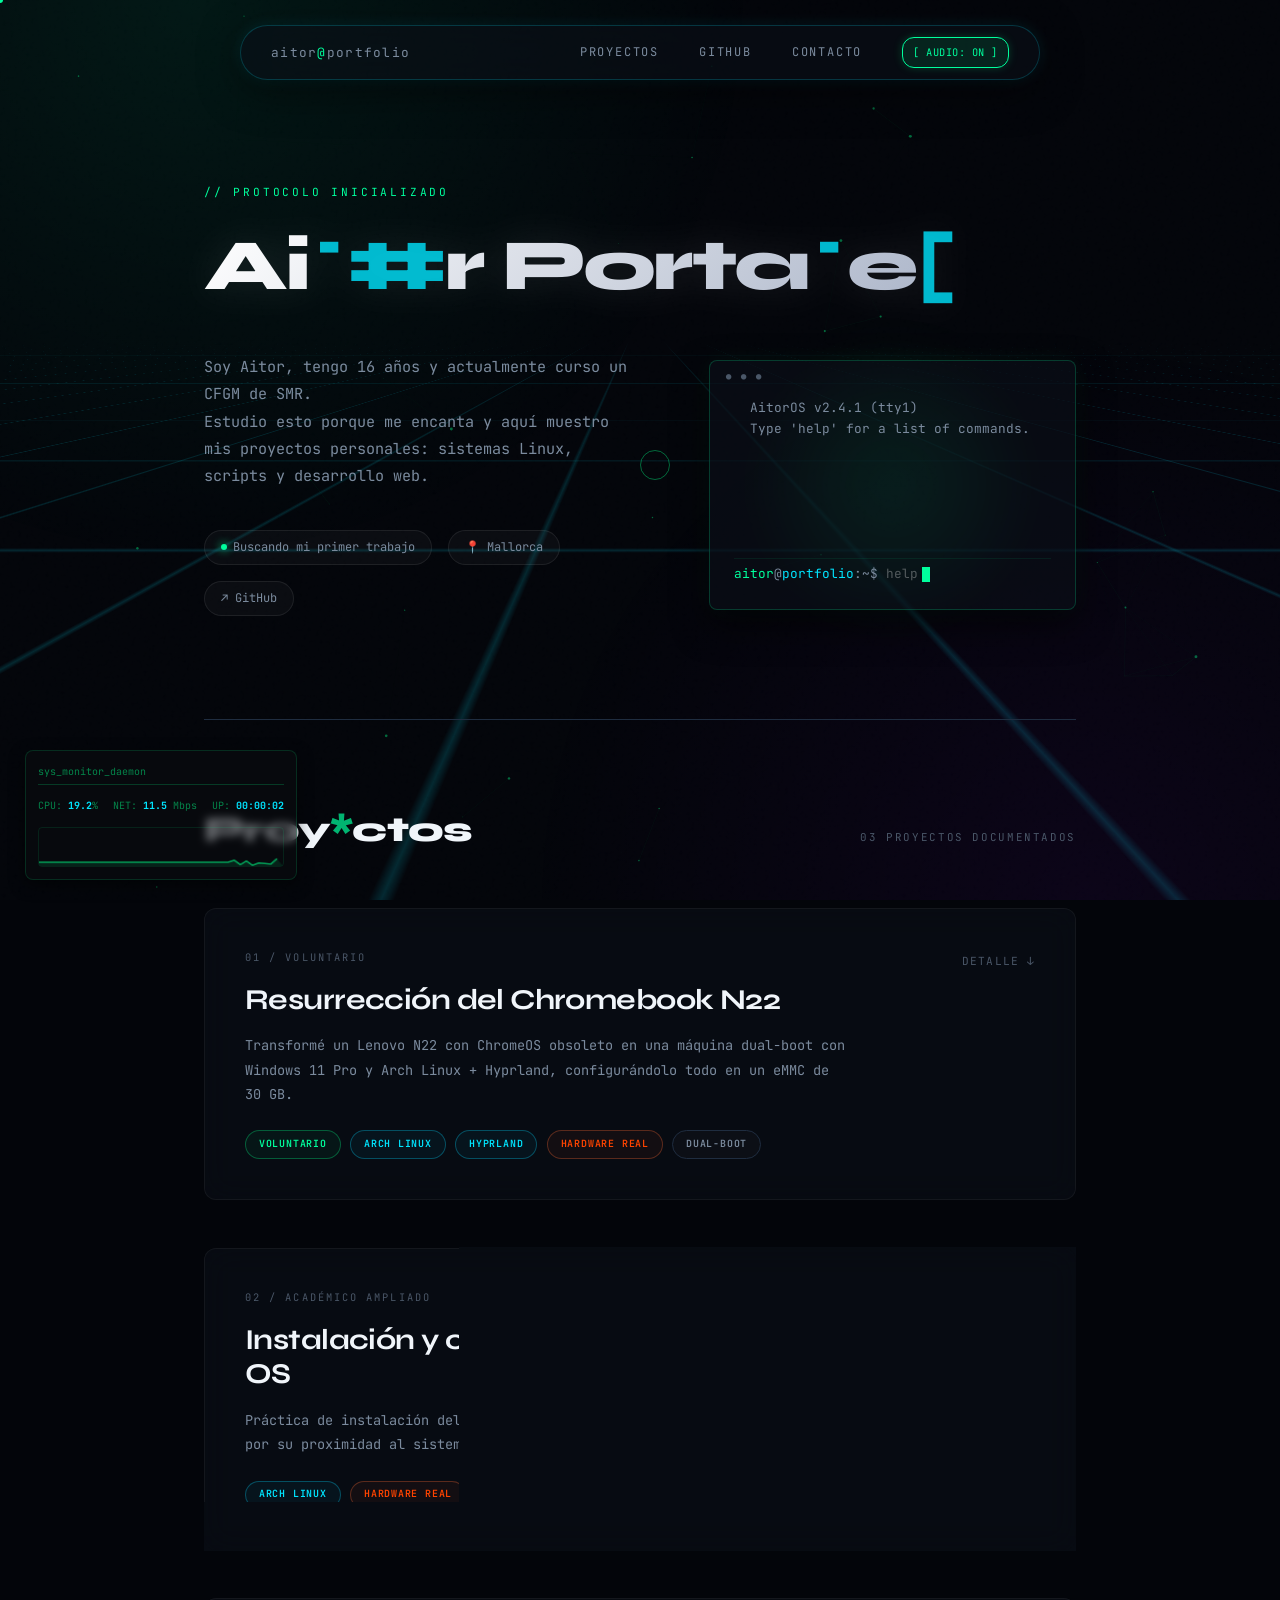
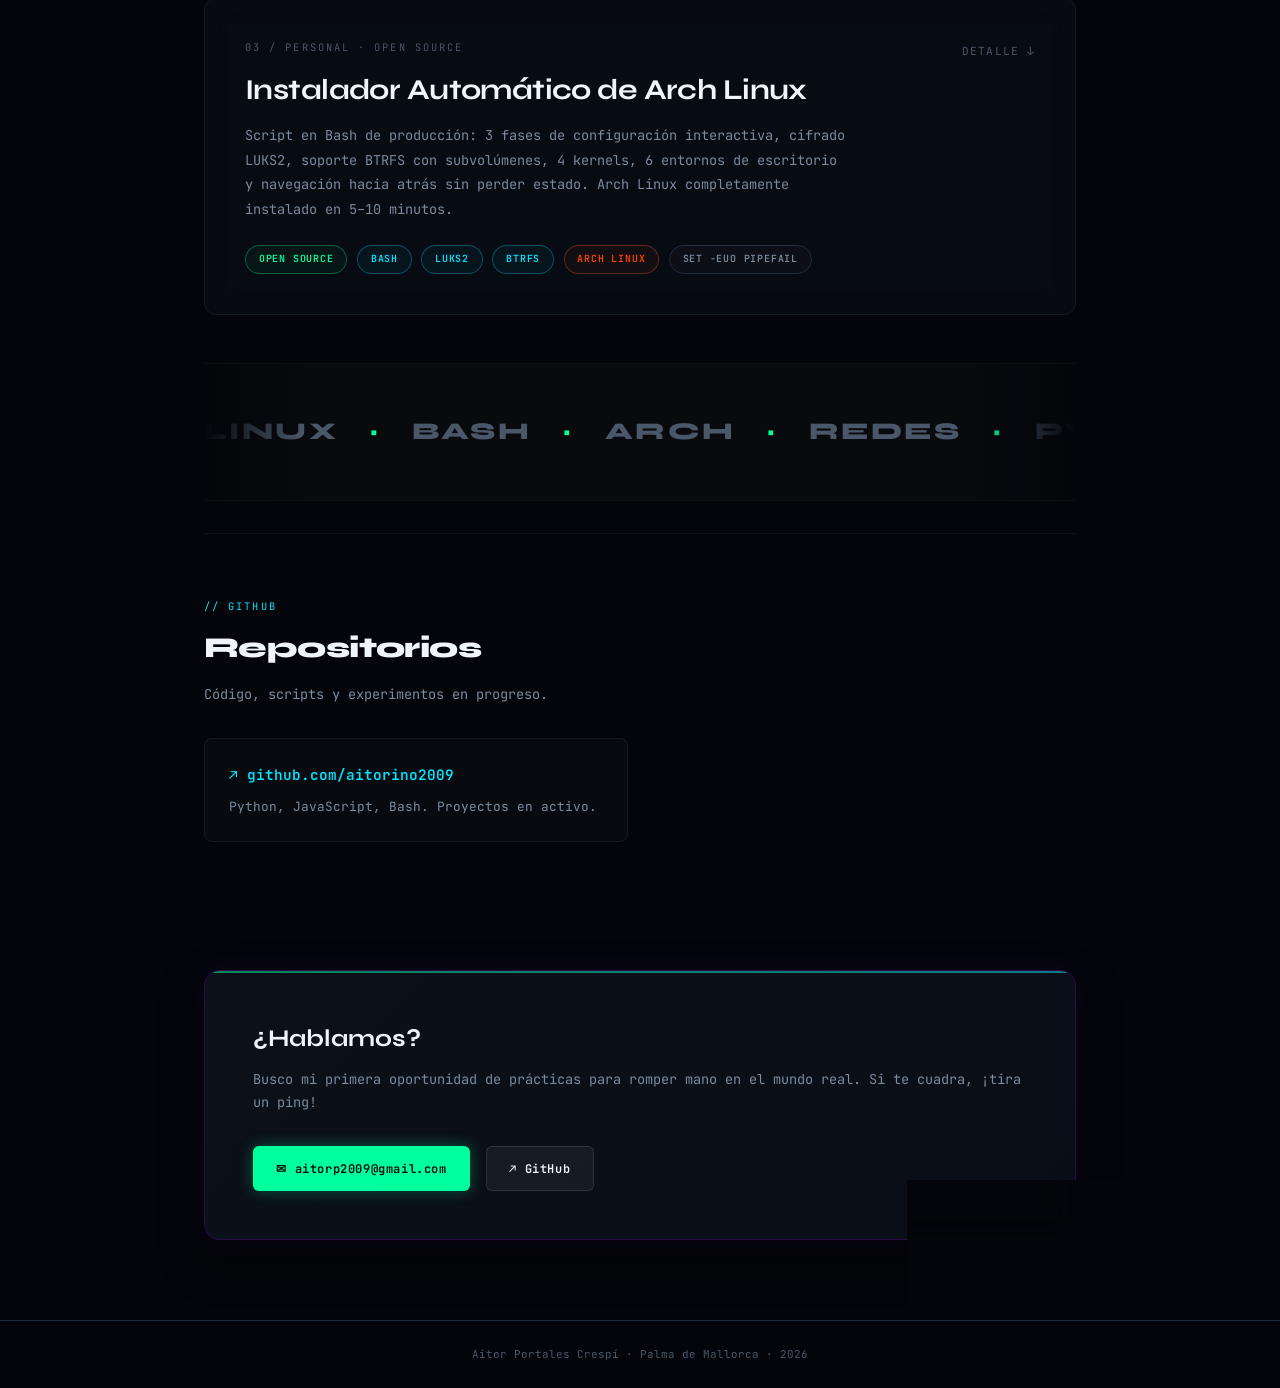
==== commit e740a815: "feat: sustitución de prácticas por trabajo" ====
--- a/index.html
+++ b/index.html
@@ -72,7 +72,7 @@
 
           <!-- Micro-Badges -->
           <div class="micro-badges-container fade-in d4">
-            <span class="micro-badge"><span class="status-dot"></span> Buscando mis primeras prácticas</span>
+            <span class="micro-badge"><span class="status-dot"></span> Buscando mi primer trabajo</span>
             <span class="micro-badge">📍 Mallorca</span>
             <a href="https://github.com/aitorino2009" target="_blank" class="micro-badge badge-link">↗ GitHub</a>
           </div>
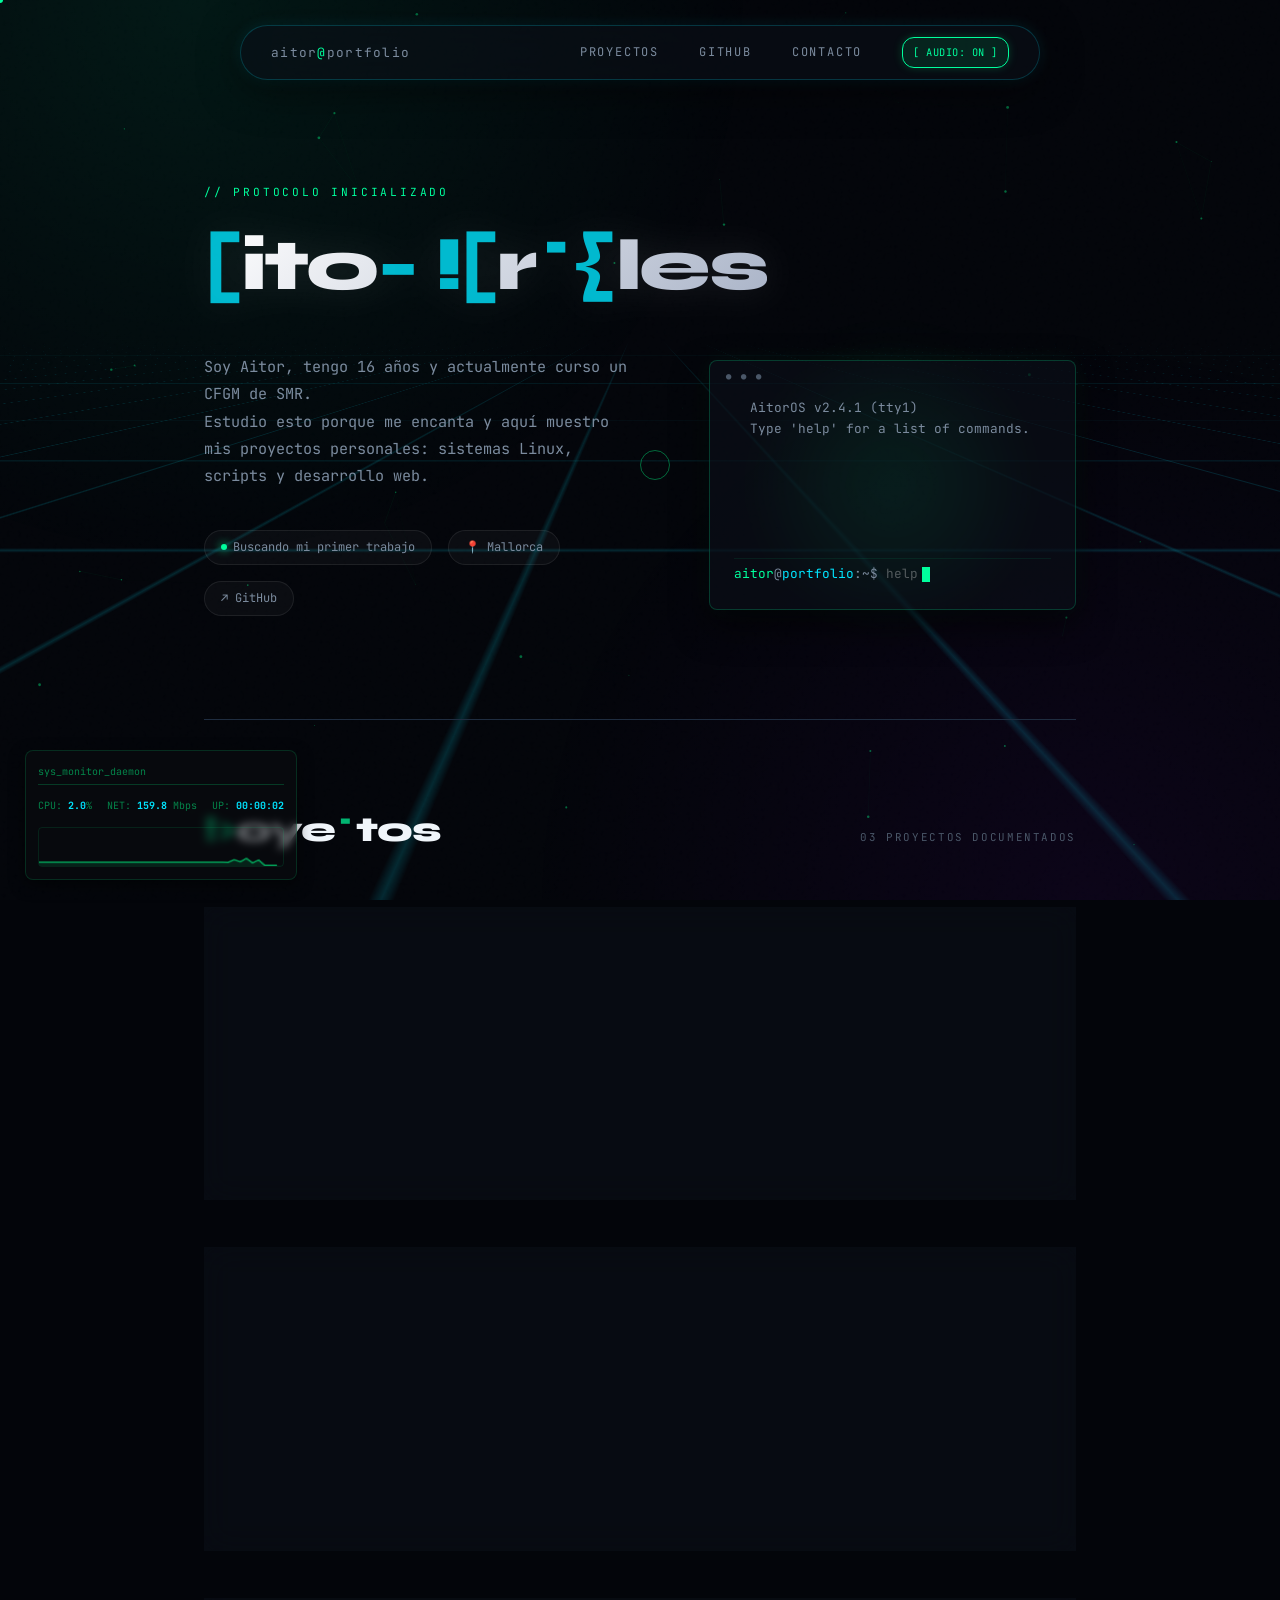
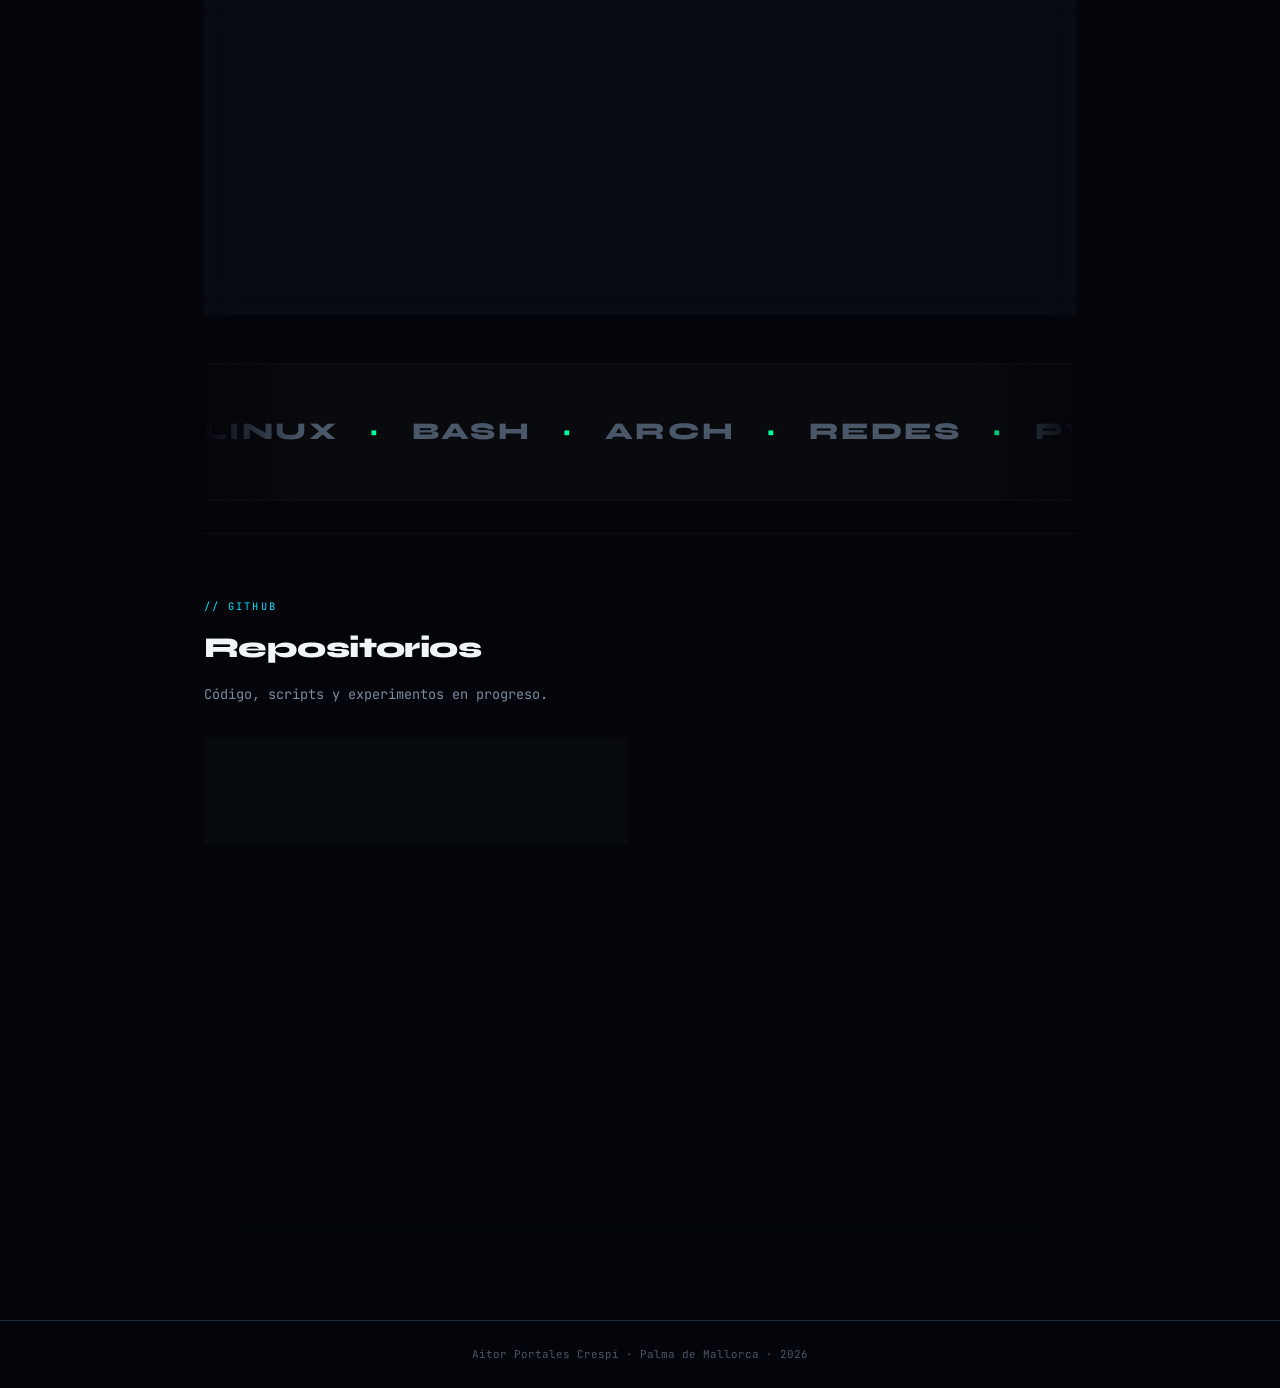
==== commit c6c42e5e: "feat: correo predefinido" ====
--- a/index.html
+++ b/index.html
@@ -67,7 +67,8 @@
         <div class="hero-content">
           <p class="hero-sub fade-in d3">
             Soy Aitor, tengo 16 años y actualmente curso un CFGM de SMR.<br>
-            Estudio esto porque me encanta y aquí muestro mis proyectos personales: sistemas Linux, scripts y desarrollo web.
+            Estudio esto porque me encanta y aquí muestro mis proyectos personales: sistemas Linux, scripts y desarrollo
+            web.
           </p>
 
           <!-- Micro-Badges -->
@@ -78,26 +79,26 @@
           </div>
         </div>
 
-      <!-- Terminal Interactiva -->
-      <div class="terminal-isometric fade-in d4" style="animation-delay:0.7s"
-        onclick="document.getElementById('cmd-input').focus()">
-        <div class="terminal-prompt terminal-pristine"
-          style="height: 250px; display: flex; flex-direction: column; cursor: text; overflow: hidden;">
-          <div id="cmd-history"
-            style="flex: 1; overflow-y: auto; scrollbar-width: thin; scrollbar-color: rgba(0,255,136,0.3) transparent;">
-            <div class="t-line t-out" style="color: var(--muted); margin-bottom: 10px;">AitorOS v2.4.1 (tty1)<br>Type
-              'help' for a list of commands.</div>
-          </div>
-          <div class="t-line" style="flex-shrink: 0; padding-top: 4px; border-top: 1px solid rgba(0,255,136,0.08);">
-            <span class="t-user">aitor</span><span class="t-at">@</span><span class="t-host">portfolio</span><span
-              class="t-path">:~$</span>
-            <span id="cmd-input" class="t-cmd" contenteditable="true" spellcheck="false" autocomplete="off"
-              autocorrect="off"></span><span class="cursor"></span>
-          </div>
-        </div>
-      </div>
-    </div>
-  </div>
+        <!-- Terminal Interactiva -->
+        <div class="terminal-isometric fade-in d4" style="animation-delay:0.7s"
+          onclick="document.getElementById('cmd-input').focus()">
+          <div class="terminal-prompt terminal-pristine"
+            style="height: 250px; display: flex; flex-direction: column; cursor: text; overflow: hidden;">
+            <div id="cmd-history"
+              style="flex: 1; overflow-y: auto; scrollbar-width: thin; scrollbar-color: rgba(0,255,136,0.3) transparent;">
+              <div class="t-line t-out" style="color: var(--muted); margin-bottom: 10px;">AitorOS v2.4.1 (tty1)<br>Type
+                'help' for a list of commands.</div>
+            </div>
+            <div class="t-line" style="flex-shrink: 0; padding-top: 4px; border-top: 1px solid rgba(0,255,136,0.08);">
+              <span class="t-user">aitor</span><span class="t-at">@</span><span class="t-host">portfolio</span><span
+                class="t-path">:~$</span>
+              <span id="cmd-input" class="t-cmd" contenteditable="true" spellcheck="false" autocomplete="off"
+                autocorrect="off"></span><span class="cursor"></span>
+            </div>
+          </div>
+        </div>
+      </div>
+    </div>
 
     <!-- HUD SYSADMIN -->
     <div id="sys-hud">
@@ -147,11 +148,15 @@
             <div class="detail-block">
               <h4>El reto</h4>
               <p>
-                Tenía un Lenovo N22 con ChromeOS descontinuado que ya no recibía actualizaciones. El hardware seguía funcionando, pero el software lo limitaba. Mi objetivo era convertirlo en una máquina completamente funcional para evitar tirarlo.
+                Tenía un Lenovo N22 con ChromeOS descontinuado que ya no recibía actualizaciones. El hardware seguía
+                funcionando, pero el software lo limitaba. Mi objetivo era convertirlo en una máquina completamente
+                funcional para evitar tirarlo.
               </p>
               <h4 class="mt">El problema técnico</h4>
               <p>
-                El disco es un <strong>eMMC soldado de solo 30 GB</strong>. Instalar <strong>Windows 11 Pro</strong> y <strong>Arch Linux con Hyprland</strong> en ese espacio tan reducido me obligó a planificar cuidadosamente el particionado y a decidir qué instalar en cada sistema para que ambos fueran viables.
+                El disco es un <strong>eMMC soldado de solo 30 GB</strong>. Instalar <strong>Windows 11 Pro</strong> y
+                <strong>Arch Linux con Hyprland</strong> en ese espacio tan reducido me obligó a planificar
+                cuidadosamente el particionado y a decidir qué instalar en cada sistema para que ambos fueran viables.
               </p>
             </div>
             <div class="detail-block">
@@ -167,7 +172,8 @@
               </ul>
               <h4 class="mt">Resultado</h4>
               <p>
-                El equipo funciona con un sistema dual-boot completamente operativo entre Windows 11 Pro y Arch Linux con Hyprland. He documentado todo el proceso.
+                El equipo funciona con un sistema dual-boot completamente operativo entre Windows 11 Pro y Arch Linux
+                con Hyprland. He documentado todo el proceso.
               </p>
             </div>
           </div>
@@ -216,11 +222,15 @@
             <div class="detail-block">
               <h4>Contexto</h4>
               <p>
-                Para una práctica de instalación del módulo SOM en 1º de SMR, elegí <strong>Endeavour OS</strong>. Es una distribución basada en Arch Linux que ofrece un instalador gráfico, pero sin llegar a ocultar la estructura interna del sistema operativo. La escogí para poder profundizar más allá del temario básico.
+                Para una práctica de instalación del módulo SOM en 1º de SMR, elegí <strong>Endeavour OS</strong>. Es
+                una distribución basada en Arch Linux que ofrece un instalador gráfico, pero sin llegar a ocultar la
+                estructura interna del sistema operativo. La escogí para poder profundizar más allá del temario básico.
               </p>
               <h4 class="mt">Por qué Endeavour OS</h4>
               <p>
-                Aunque Arch Linux puro requiere una instalación manual desde la TTY, Endeavour mantiene la misma filosofía pero agiliza el proceso con su instalador gráfico. Esto me permitió estudiar cómo funciona el sistema real por debajo sin tener que invertir horas extra configurando el particionado a mano.
+                Aunque Arch Linux puro requiere una instalación manual desde la TTY, Endeavour mantiene la misma
+                filosofía pero agiliza el proceso con su instalador gráfico. Esto me permitió estudiar cómo funciona el
+                sistema real por debajo sin tener que invertir horas extra configurando el particionado a mano.
               </p>
             </div>
             <div class="detail-block">
@@ -281,11 +291,18 @@
             <div class="detail-block">
               <h4>El problema</h4>
               <p>
-                Instalar Arch Linux a mano requiere introducir más de 30 comandos en un orden exacto: el particionado, el formateo, el montaje, <code>pacstrap</code>, <code>arch-chroot</code>, la configuración del gestor de arranque, la red, la zona horaria y los usuarios. Un solo error te obliga a empezar casi desde cero. Como instalo el sistema frecuentemente, necesitaba automatizar este proceso.
+                Instalar Arch Linux a mano requiere introducir más de 30 comandos en un orden exacto: el particionado,
+                el formateo, el montaje, <code>pacstrap</code>, <code>arch-chroot</code>, la configuración del gestor de
+                arranque, la red, la zona horaria y los usuarios. Un solo error te obliga a empezar casi desde cero.
+                Como instalo el sistema frecuentemente, necesitaba automatizar este proceso.
               </p>
               <h4 class="mt">La solución</h4>
               <p>
-                Escribí un archivo <code>install.sh</code> utilizando <strong>set -euo pipefail</strong> para asegurar una ejecución estricta y sin fallos silenciosos. El script recorre tres fases de configuración interactiva antes de aplicar cualquier cambio en el disco duro. <strong>En cualquier pregunta del proceso, puedes pulsar <code>&lt;</code> y Enter para regresar al paso anterior sin perder los datos de las fases ya completadas.</strong>
+                Escribí un archivo <code>install.sh</code> utilizando <strong>set -euo pipefail</strong> para asegurar
+                una ejecución estricta y sin fallos silenciosos. El script recorre tres fases de configuración
+                interactiva antes de aplicar cualquier cambio en el disco duro. <strong>En cualquier pregunta del
+                  proceso, puedes pulsar <code>&lt;</code> y Enter para regresar al paso anterior sin perder los datos
+                  de las fases ya completadas.</strong>
               </p>
             </div>
 
@@ -293,40 +310,67 @@
               <h4>Fase 1: El Sistema Base (11 decisiones)</h4>
               <ul>
                 <li><strong>Detección automática</strong> de los discos mediante <code>lsblk</code>.</li>
-                <li><strong>Detección del firmware</strong> (UEFI o BIOS/Legacy) leyendo directamente desde <code>/sys/firmware/efi</code>.</li>
+                <li><strong>Detección del firmware</strong> (UEFI o BIOS/Legacy) leyendo directamente desde
+                  <code>/sys/firmware/efi</code>.
+                </li>
                 <li>Configuración del tamaño de la partición Swap, comprobando que quepa físicamente en el disco.</li>
-                <li><strong>Cifrado mediante LUKS:</strong> LUKS2 con Argon2id para <code>systemd-boot</code>, y LUKS1 con SHA-256 para GRUB por compatibilidad. La partición Swap cifrada utiliza el <code>PARTUUID</code> para evitar arranques lentos.</li>
-                <li><strong>Elección del sistema de archivos:</strong> <code>ext4</code> clásico o <code>btrfs</code>, creando automáticamente los subvolúmenes <code>@</code>, <code>@home</code>, <code>@snapshots</code> y <code>@log</code>.</li>
-                <li>Creación de una partición <code>/home</code> separada si se usa ext4, calculando el espacio restante de forma dinámica.</li>
-                <li>Configuración del nombre del equipo, el idioma, la distribución del teclado y la zona horaria (validando esta última contra los archivos en <code>/usr/share/zoneinfo/</code>).</li>
-                <li><strong>Selección del kernel:</strong> <code>linux</code>, <code>linux-lts</code>, <code>linux-zen</code> o <code>linux-hardened</code>.</li>
-                <li><strong>Selección del gestor de arranque:</strong> <code>GRUB</code> o <code>systemd-boot</code>.</li>
+                <li><strong>Cifrado mediante LUKS:</strong> LUKS2 con Argon2id para <code>systemd-boot</code>, y LUKS1
+                  con SHA-256 para GRUB por compatibilidad. La partición Swap cifrada utiliza el <code>PARTUUID</code>
+                  para evitar arranques lentos.</li>
+                <li><strong>Elección del sistema de archivos:</strong> <code>ext4</code> clásico o <code>btrfs</code>,
+                  creando automáticamente los subvolúmenes <code>@</code>, <code>@home</code>, <code>@snapshots</code> y
+                  <code>@log</code>.
+                </li>
+                <li>Creación de una partición <code>/home</code> separada si se usa ext4, calculando el espacio restante
+                  de forma dinámica.</li>
+                <li>Configuración del nombre del equipo, el idioma, la distribución del teclado y la zona horaria
+                  (validando esta última contra los archivos en <code>/usr/share/zoneinfo/</code>).</li>
+                <li><strong>Selección del kernel:</strong> <code>linux</code>, <code>linux-lts</code>,
+                  <code>linux-zen</code> o <code>linux-hardened</code>.
+                </li>
+                <li><strong>Selección del gestor de arranque:</strong> <code>GRUB</code> o <code>systemd-boot</code>.
+                </li>
               </ul>
             </div>
 
             <div class="detail-block">
               <h4>Fase 2: Usuarios y Seguridad</h4>
               <ul>
-                <li>Creación del usuario principal y asignación automática a los grupos <code>wheel</code>, <code>audio</code>, <code>video</code> y <code>storage</code>.</li>
-                <li>Establecimiento de las contraseñas para <code>root</code> y para el usuario, ocultando la entrada y exigiendo una <strong>doble confirmación</strong>.</li>
+                <li>Creación del usuario principal y asignación automática a los grupos <code>wheel</code>,
+                  <code>audio</code>, <code>video</code> y <code>storage</code>.
+                </li>
+                <li>Establecimiento de las contraseñas para <code>root</code> y para el usuario, ocultando la entrada y
+                  exigiendo una <strong>doble confirmación</strong>.</li>
               </ul>
               <h4 class="mt">Fase 3: Entorno Gráfico y Paquetes Extra</h4>
               <ul>
-                <li><strong>Selección de los drivers de vídeo:</strong> Intel, AMD, NVIDIA, VirtualBox, VMware o ninguno para servidores.</li>
-                <li><strong>Instalación del entorno de escritorio:</strong> GNOME, KDE Plasma, XFCE, Hyprland, i3-wm o ninguno.</li>
+                <li><strong>Selección de los drivers de vídeo:</strong> Intel, AMD, NVIDIA, VirtualBox, VMware o ninguno
+                  para servidores.</li>
+                <li><strong>Instalación del entorno de escritorio:</strong> GNOME, KDE Plasma, XFCE, Hyprland, i3-wm o
+                  ninguno.</li>
                 <li><strong>Instalación del gestor de paquetes AUR:</strong> <code>paru</code> o <code>yay</code>.</li>
-                <li><strong>Descarga de Dotfiles:</strong> Pide la URL de un repositorio Git y el nombre del script de instalación del usuario.</li>
-                <li><strong>Servicio SSH:</strong> Permite habilitar el demonio <code>sshd</code> para que arranque con el sistema.</li>
+                <li><strong>Descarga de Dotfiles:</strong> Pide la URL de un repositorio Git y el nombre del script de
+                  instalación del usuario.</li>
+                <li><strong>Servicio SSH:</strong> Permite habilitar el demonio <code>sshd</code> para que arranque con
+                  el sistema.</li>
               </ul>
             </div>
 
             <div class="detail-block">
               <h4>Arquitectura del script</h4>
               <ul>
-                <li><strong>Máquina de estados:</strong> Las variables <code>HISTORIAL[]</code> y <code>PASO</code> permiten retroceder de paso sin perder los datos ya introducidos.</li>
-                <li><strong>Interfaz visual mediante colores ANSI:</strong> Implementé las funciones <code>log()</code>, <code>warn()</code>, <code>error()</code>, <code>step()</code> y <code>pick()</code> para mejorar la legibilidad en la consola TTY.</li>
-                <li><strong>Validación de los datos:</strong> El script verifica que el disco exista realmente, que las contraseñas coincidan y que el tamaño indicado para la partición Swap no exceda la capacidad del disco.</li>
-                <li><strong>Cero configuración posterior:</strong> Al terminar el script, el sistema arranca listo para usarse, incluyendo el entorno gráfico, el gestor AUR y las configuraciones personales del usuario.</li>
+                <li><strong>Máquina de estados:</strong> Las variables <code>HISTORIAL[]</code> y <code>PASO</code>
+                  permiten retroceder de paso sin perder los datos ya introducidos.</li>
+                <li><strong>Interfaz visual mediante colores ANSI:</strong> Implementé las funciones <code>log()</code>,
+                  <code>warn()</code>, <code>error()</code>, <code>step()</code> y <code>pick()</code> para mejorar la
+                  legibilidad en la consola TTY.
+                </li>
+                <li><strong>Validación de los datos:</strong> El script verifica que el disco exista realmente, que las
+                  contraseñas coincidan y que el tamaño indicado para la partición Swap no exceda la capacidad del
+                  disco.</li>
+                <li><strong>Cero configuración posterior:</strong> Al terminar el script, el sistema arranca listo para
+                  usarse, incluyendo el entorno gráfico, el gestor AUR y las configuraciones personales del usuario.
+                </li>
               </ul>
             </div>
           </div>
@@ -401,10 +445,12 @@
     <div class="contact-strip reveal" id="contact">
       <div class="cs-text">
         <h3>¿Hablamos?</h3>
-        <p>Busco mi primera oportunidad de prácticas para romper mano en el mundo real. Si te cuadra, ¡tira un ping!</p>
+        <p>Busco mi primer trabajo para romper mano en el mundo real. Si te cuadra, ¡no dudes en contactarme!</p>
       </div>
       <div class="cs-links">
-        <a class="btn btn-p" href="mailto:aitorp2009@gmail.com" target="_blank">✉ aitorp2009@gmail.com</a>
+        <a class="btn btn-p"
+          href="mailto:aitorp2009@gmail.com?subject=Oferta%20de%20trabajo%3A%20%5BNombre%20de%20la%20empresa%5D&amp;body=Hola%20Aitor%2C%0A%0AHe%20visto%20tu%20portfolio%20y%20me%20han%20parecido%20muy%20interesantes%20las%20ganas%20que%20tienes%20de%20aprender%20y%20crear%20proyectos.%0A%0AMe%20gustar%C3%ADa%20hablar%20contigo%20sobre%20una%20posible%20oportunidad%20de%20trabajo.%0A%0AUn%20saludo%2C%0A%0A%5BTu%20Nombre%5D"
+          target="_blank">✉ aitorp2009@gmail.com</a>
         <a class="btn btn-s" href="https://github.com/aitorino2009" target="_blank">↗ GitHub</a>
       </div>
     </div>
